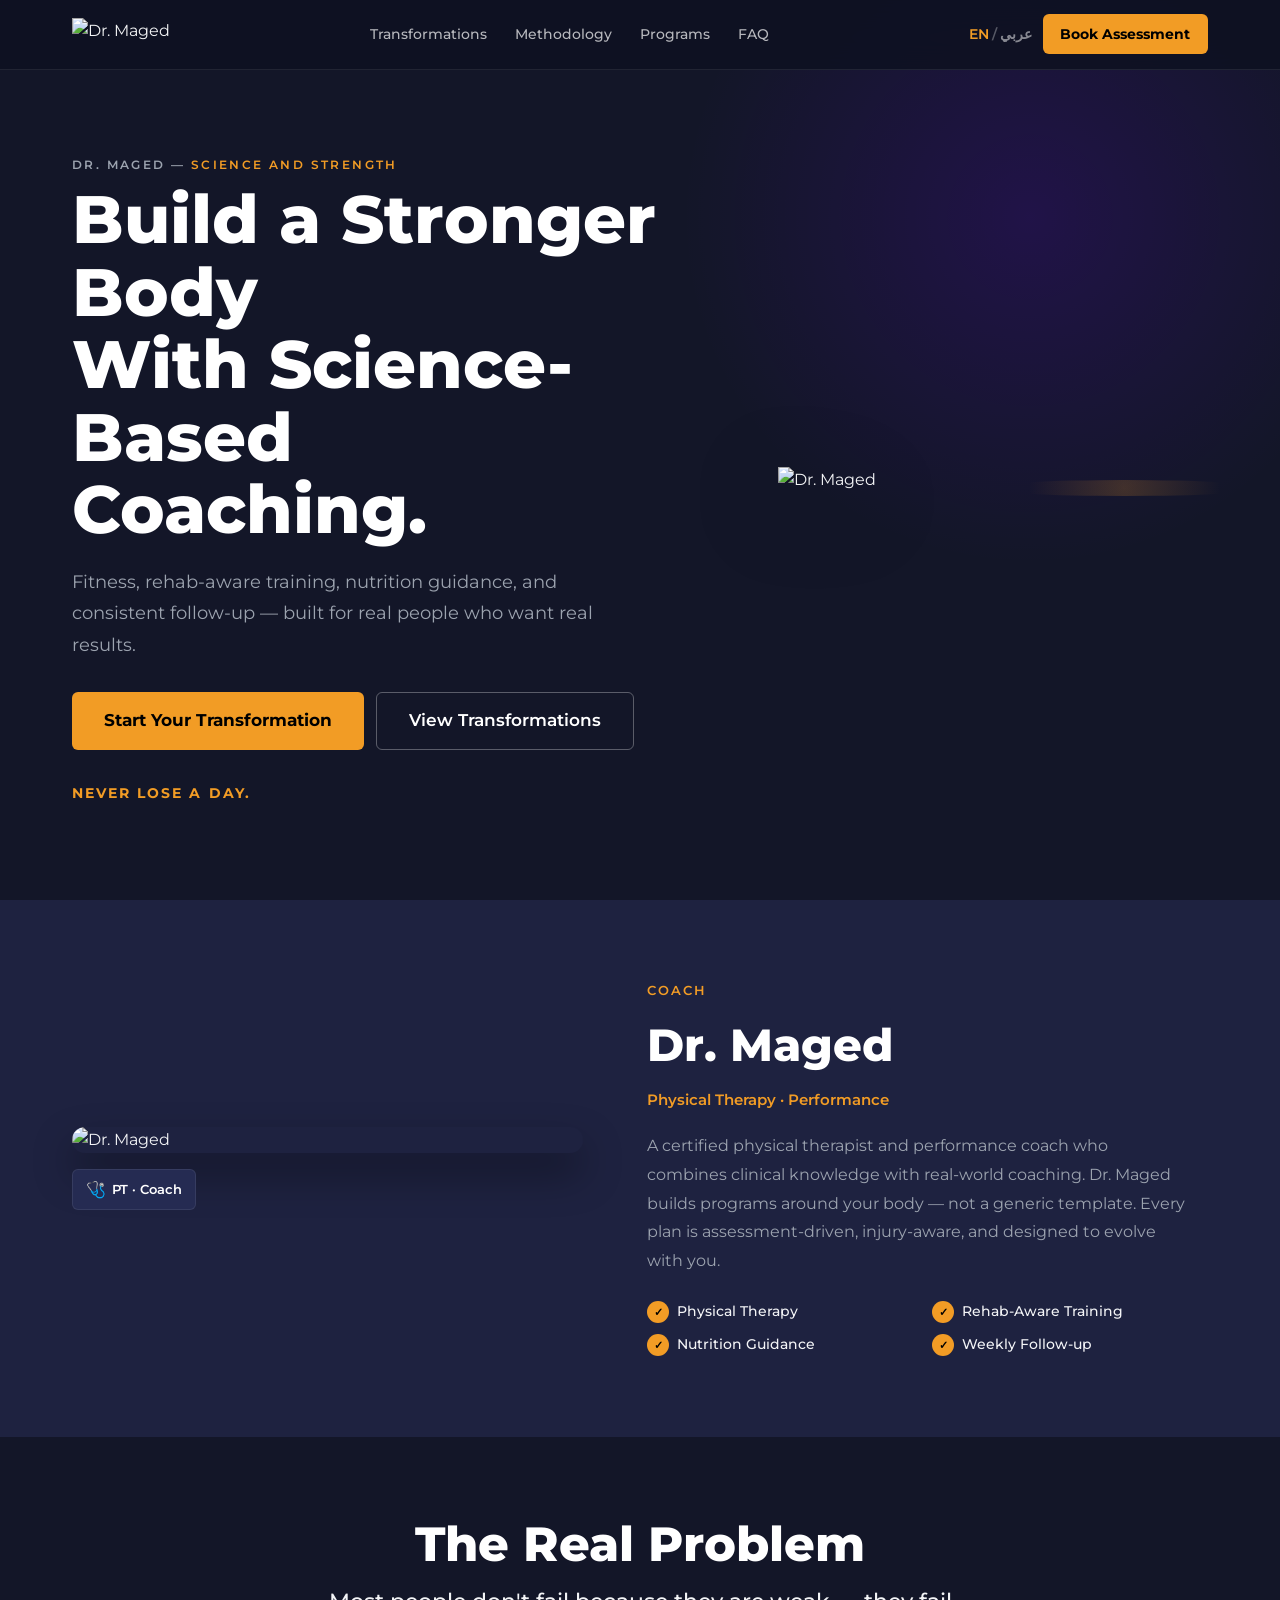
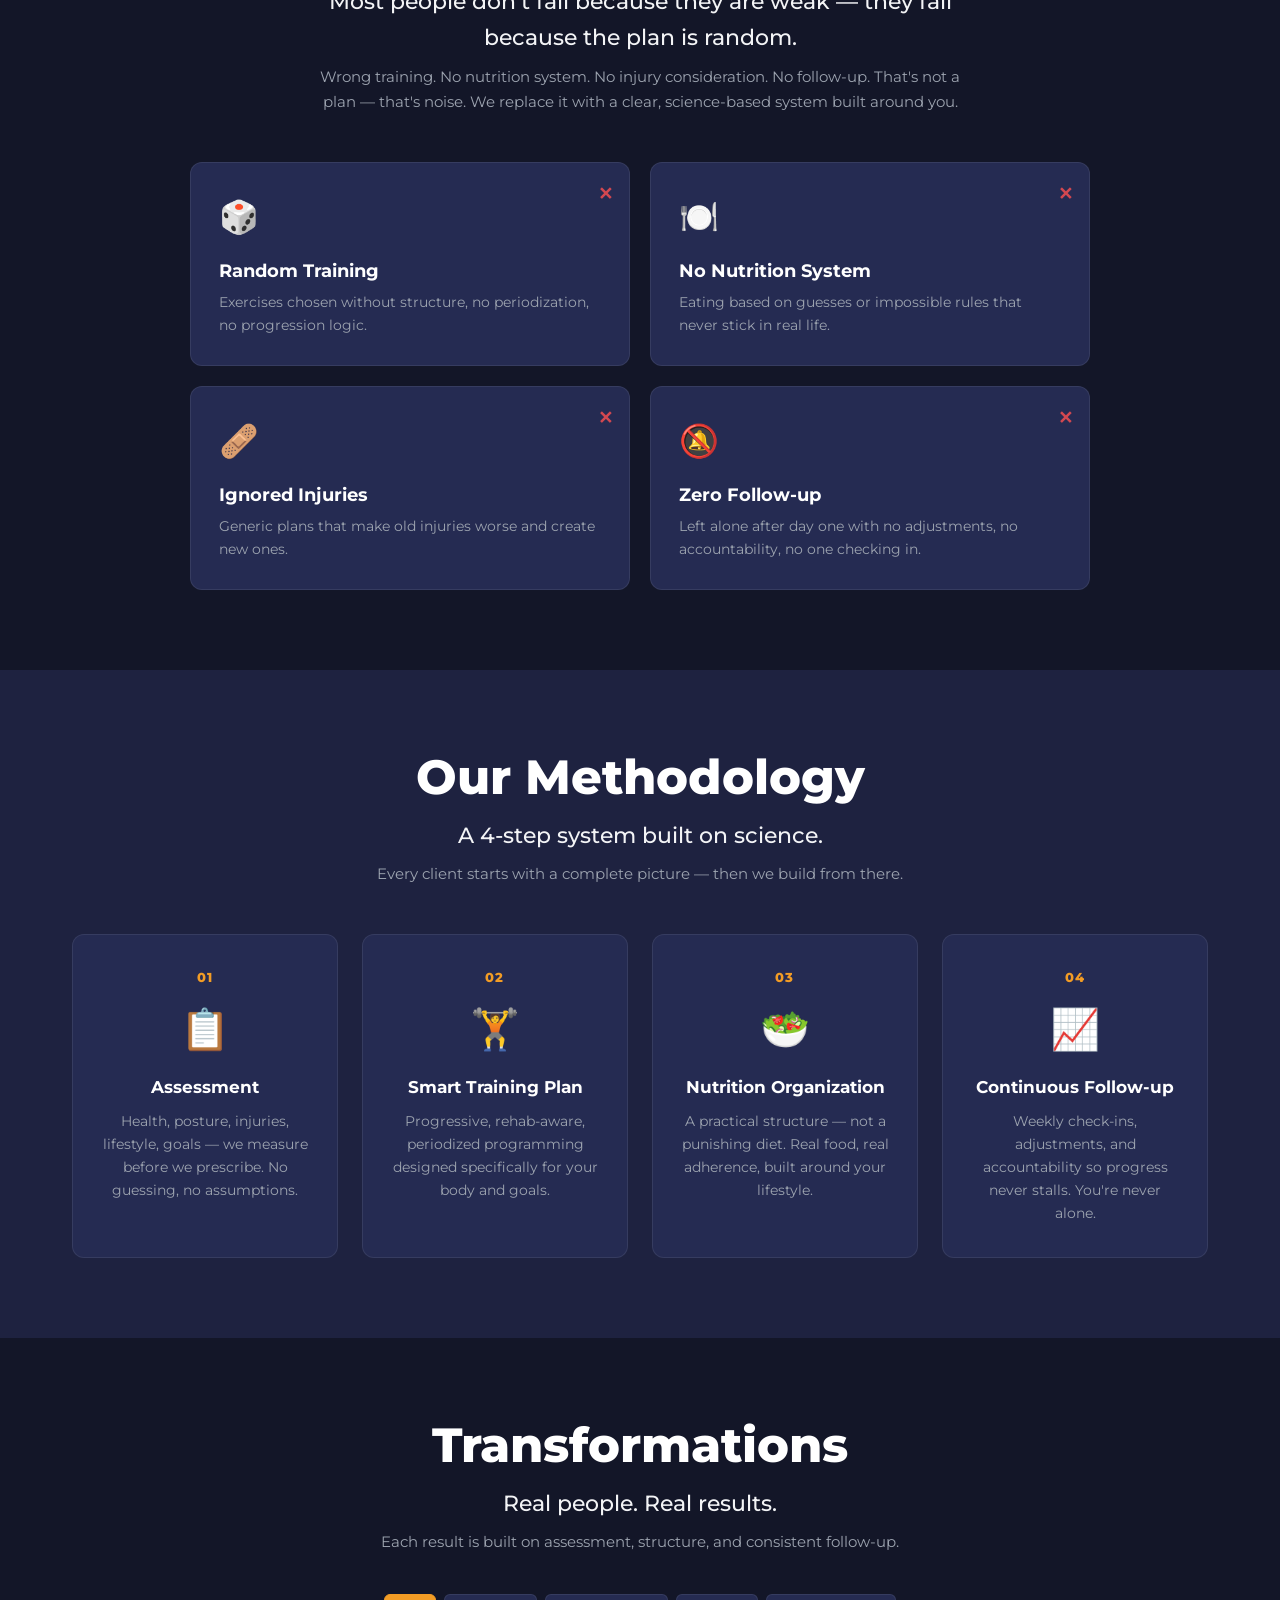
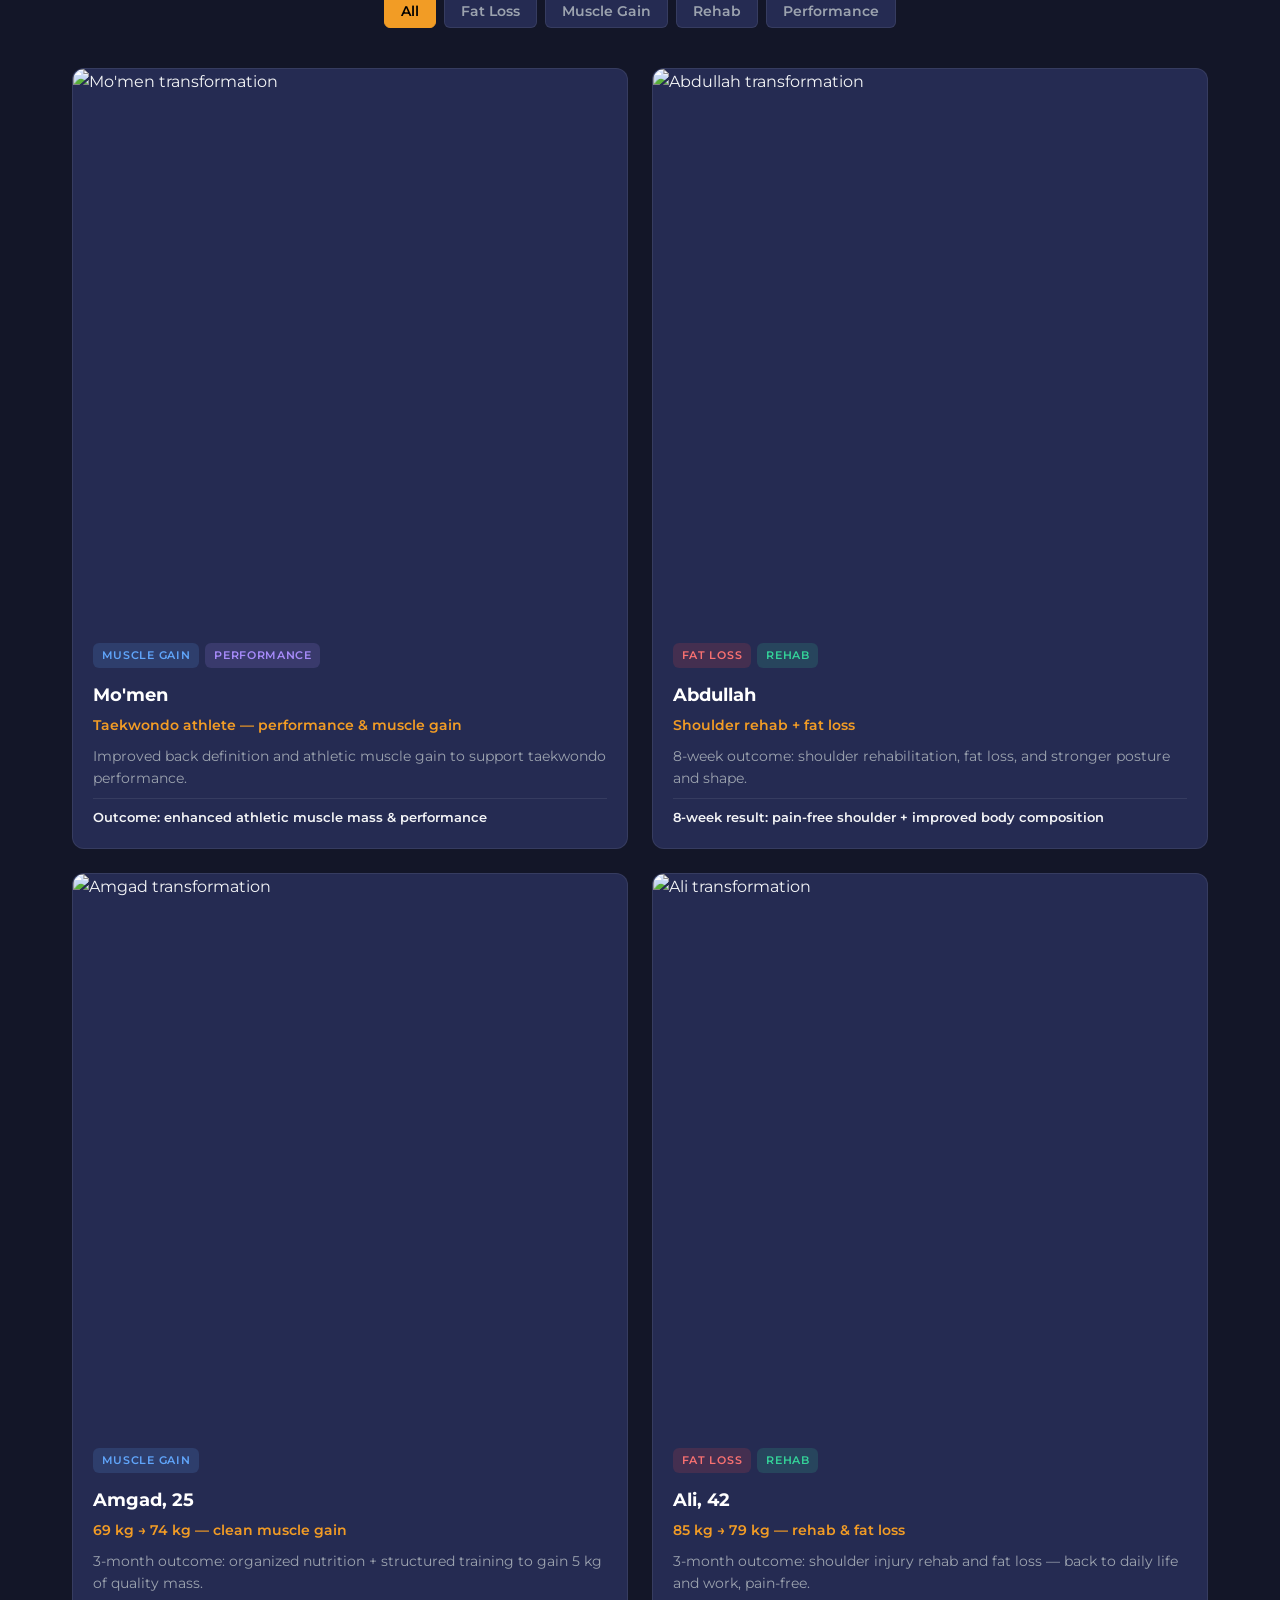
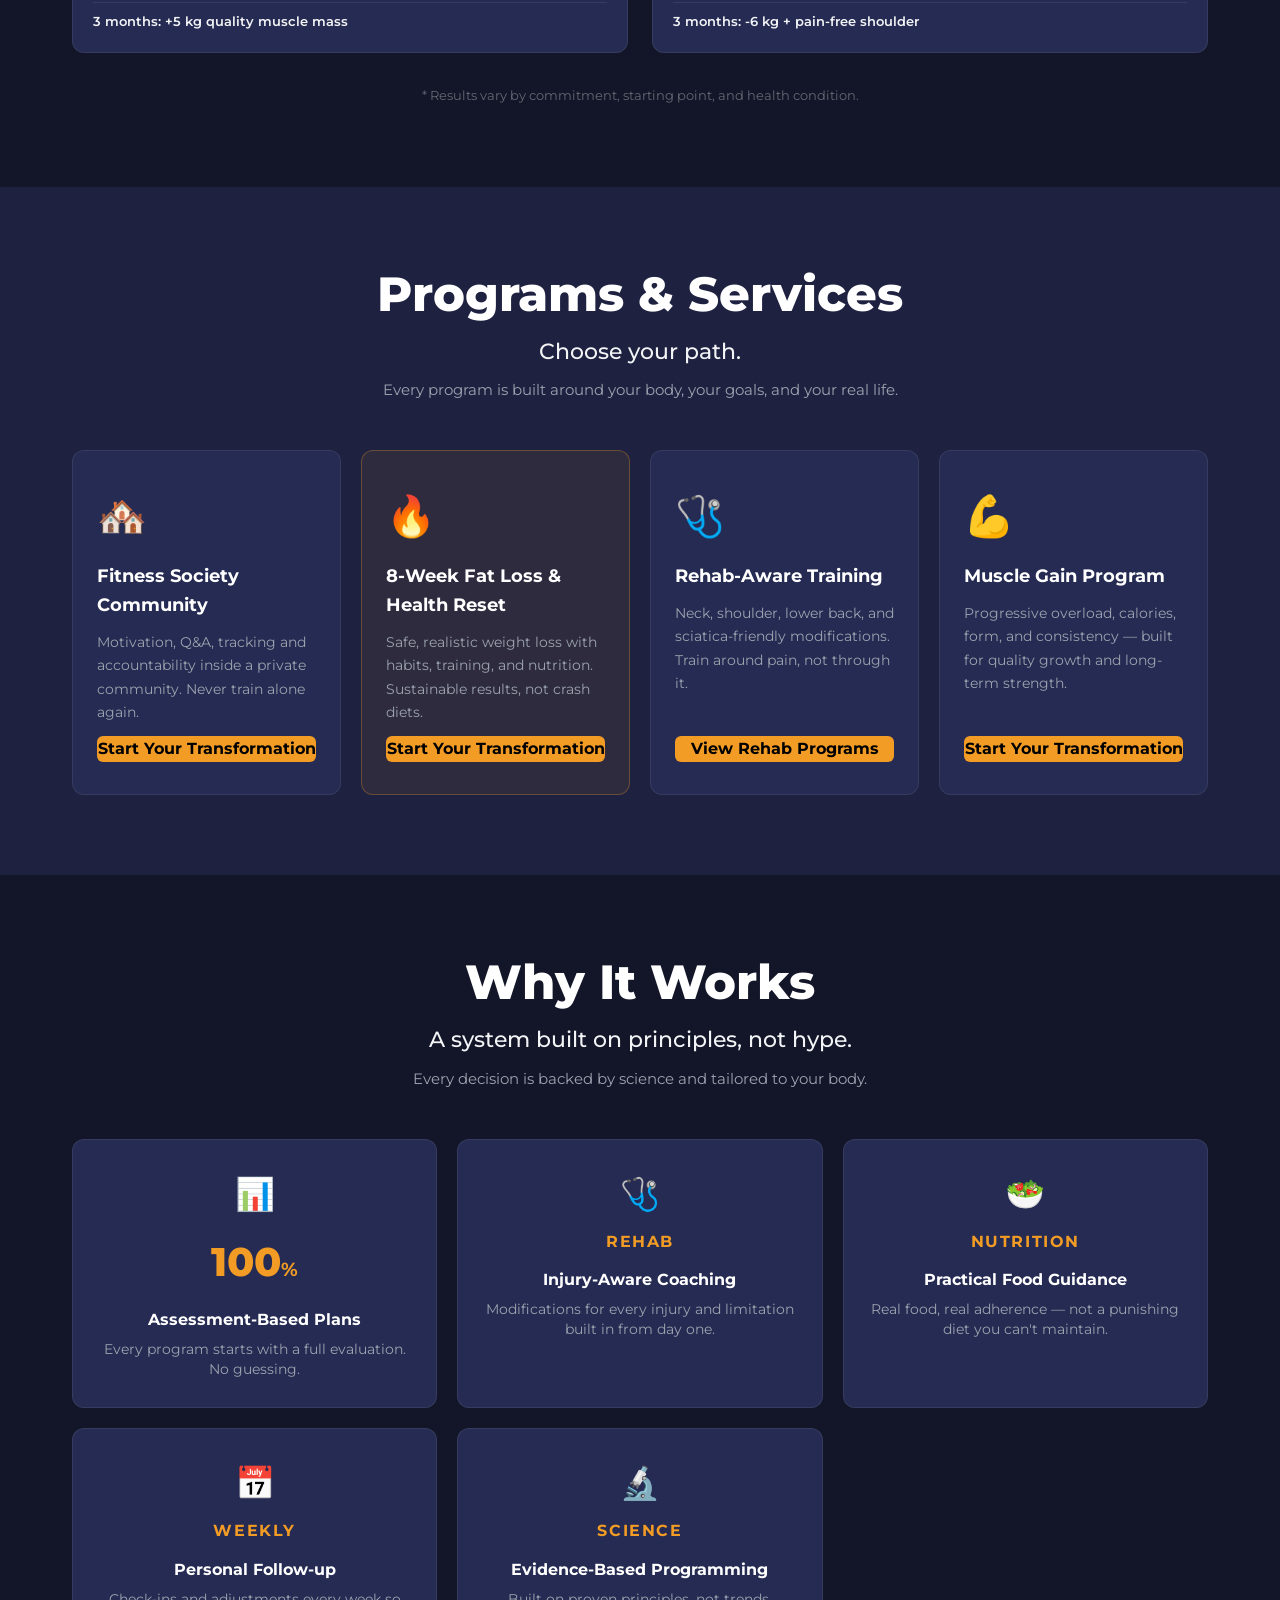
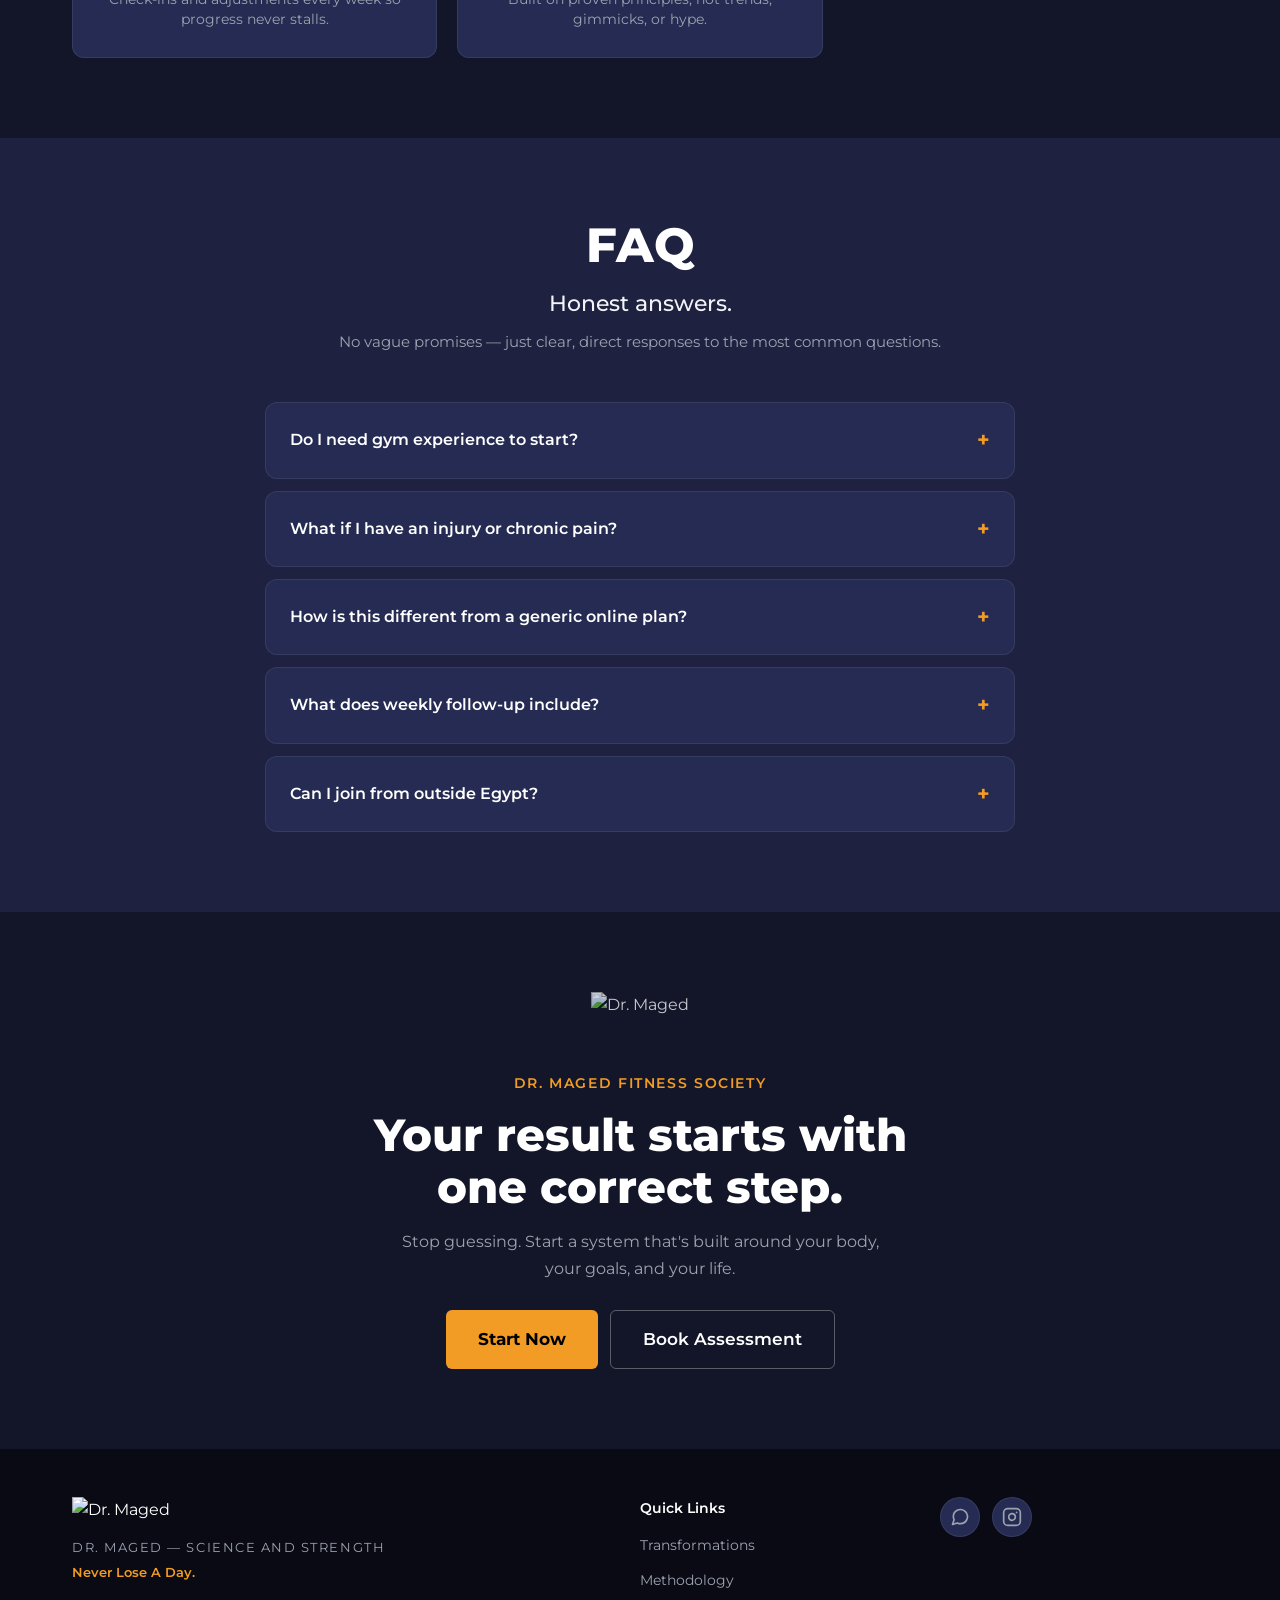
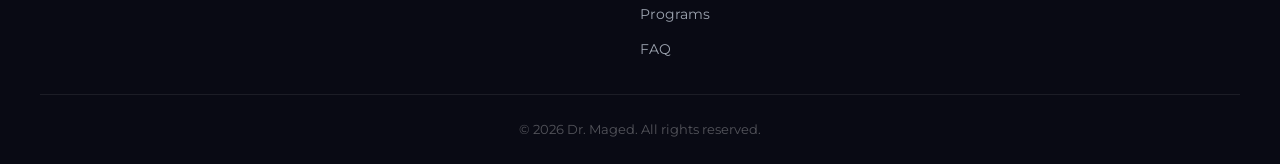
==== index.html @ c7f48119 "Add files via upload" ====
<!DOCTYPE html>
<html lang="en" dir="ltr">
<head>
  <meta charset="UTF-8">
  <meta name="viewport" content="width=device-width, initial-scale=1.0">
  <title data-i18n-meta="pageTitle">Dr. Maged | Science-Based Fat Loss, Muscle Building & Injury Recovery Coaching</title>
  <meta name="description" data-i18n-meta="metaDesc" content="Lose fat, build muscle, and recover from injury in 12 weeks with science-based coaching from a physical therapy student specialized in rehab and chronic pain.">

  <!-- Preconnect -->
  <link rel="preconnect" href="https://fonts.googleapis.com">
  <link rel="preconnect" href="https://fonts.gstatic.com" crossorigin>
  <link href="https://fonts.googleapis.com/css2?family=Montserrat:wght@400;500;600;700;800&family=Tajawal:wght@400;500;700;800&display=swap" rel="stylesheet">

  <link rel="stylesheet" href="styles.css">
</head>
<body>

  <!-- ====== HEADER ====== -->
  <header id="header" class="header">
    <div class="header__inner container">
      <a href="#" class="header__logo" aria-label="Dr. Maged Home">
        <img src="assets/Logo Brand (6).png" alt="Dr. Maged" class="logo-img" data-i18n-alt="logoAlt">
      </a>

      <nav class="header__nav" id="mainNav">
        <ul class="nav-list">
          <li><a href="#transformations" class="nav-link" data-i18n="navTransformations">Transformations</a></li>
          <li><a href="#methodology" class="nav-link" data-i18n="navMethodology">Methodology</a></li>
          <li><a href="#programs" class="nav-link" data-i18n="navPrograms">Programs</a></li>
          <li><a href="#faq" class="nav-link" data-i18n="navFaq">FAQ</a></li>
        </ul>
      </nav>

      <div class="header__actions">
        <button id="langToggle" class="lang-toggle" aria-label="Toggle language">
          <span class="lang-opt lang-en active">EN</span>
          <span class="lang-sep">/</span>
          <span class="lang-opt lang-ar">عربي</span>
        </button>
        <a href="https://wa.me/201279208799?text=%D8%B9%D8%A7%D9%8A%D8%B2%20%D8%A3%D8%B7%D9%84%D8%A8%20%D8%AA%D9%82%D9%8A%D9%8A%D9%85%20%D9%85%D8%AC%D8%A7%D9%86%D9%8A" class="btn btn--primary btn--sm header-cta" target="_blank" rel="noopener noreferrer" data-i18n="headerCta">Book Assessment</a>
        <button class="hamburger" id="hamburger" aria-label="Open menu">
          <span></span><span></span><span></span>
        </button>
      </div>
    </div>
  </header>

  <main>

    <!-- ====== HERO ====== -->
    <section id="hero" class="hero">
      <div class="hero__bg-glow"></div>
      <div class="hero__inner container">
        <div class="hero__content reveal">
          <p class="hero__tag">DR. MAGED — <span data-i18n="heroTagline">Science and Strength</span></p>
          <h1 class="hero__title" data-i18n="heroTitle">Build a Stronger Body<br>With Science-Based<br>Coaching.</h1>
          <p class="hero__sub" data-i18n="heroSub">Fitness, rehab-aware training, nutrition guidance, and consistent follow-up — built for real people who want real results.</p>
          <div class="hero__ctas">
            <a href="https://wa.me/201279208799?text=%D8%B9%D8%A7%D9%8A%D8%B2%20%D8%A3%D8%B7%D9%84%D8%A8%20%D8%AA%D9%82%D9%8A%D9%8A%D9%85%20%D9%85%D8%AC%D8%A7%D9%86%D9%8A" class="btn btn--primary btn--lg" target="_blank" rel="noopener noreferrer" data-i18n="heroCta1">Start Your Transformation</a>
            <a href="#transformations" class="btn btn--outline btn--lg" data-i18n="heroCta2">View Transformations</a>
          </div>
          <p class="hero__motto" data-i18n="heroMotto">Never Lose A Day.</p>
        </div>
        <div class="hero__image reveal reveal--delay-1">
          <img src="assets/Logo Brand.png" alt="Dr. Maged" class="hero__photo" data-i18n-alt="heroPhotoAlt">
          <div class="hero__image-accent"></div>
        </div>
      </div>
    </section>

    <!-- ====== COACH / ABOUT ====== -->
    <section id="coach" class="coach section--light">
      <div class="coach__inner container">
        <!-- Left: Visual stack -->
        <div class="coach__visual reveal">

          <div class="coach__portrait-wrap">
            <img src="assets/coach-portrait.jpeg" alt="Dr. Maged" class="coach__portrait" data-i18n-alt="heroPhotoAlt">
          </div>
          <div class="coach__mini-badge">
            <span class="coach__mini-icon">🩺</span>
            <span data-i18n="coachMiniBadge">PT · Coach</span>
          </div>
        </div>

        <!-- Right: Text -->
        <div class="coach__content reveal reveal--delay-1">
          <p class="section-label" data-i18n="coachLabel">Coach</p>
          <h2 class="coach__name">Dr. Maged</h2>
          <p class="coach__role" data-i18n="coachRole">Physical Therapy · Performance</p>
          <p class="coach__bio" data-i18n="coachBio">A certified physical therapist and performance coach who combines clinical knowledge with real-world coaching. Dr. Maged builds programs around your body — not a generic template. Every plan is assessment-driven, injury-aware, and designed to evolve with you.</p>
          <div class="coach__checks">
            <span class="check-item"><span class="check-icon">✓</span> <span data-i18n="coachCheck1">Physical Therapy</span></span>
            <span class="check-item"><span class="check-icon">✓</span> <span data-i18n="coachCheck2">Rehab-Aware Training</span></span>
            <span class="check-item"><span class="check-icon">✓</span> <span data-i18n="coachCheck3">Nutrition Guidance</span></span>
            <span class="check-item"><span class="check-icon">✓</span> <span data-i18n="coachCheck4">Weekly Follow-up</span></span>
          </div>
        </div>
      </div>
    </section>

    <!-- ====== THE REAL PROBLEM ====== -->
    <section id="problem" class="problem section--dark">
      <div class="problem__inner container">
        <div class="problem__header reveal">
          <h2 class="section-heading" data-i18n="problemTitle">The Real Problem</h2>
          <p class="section-sub" data-i18n="problemSub">Most people don't fail because they are weak — they fail because the plan is random.</p>
          <p class="section-sub--sm" data-i18n="problemDesc">Wrong training. No nutrition system. No injury consideration. No follow-up. That's not a plan — that's noise. We replace it with a clear, science-based system built around you.</p>
        </div>
        <div class="problem__grid">
          <div class="problem__card reveal">
            <span class="problem__x">✕</span>
            <span class="problem__icon">🎲</span>
            <h3 data-i18n="prob1Title">Random Training</h3>
            <p data-i18n="prob1Text">Exercises chosen without structure, no periodization, no progression logic.</p>
          </div>
          <div class="problem__card reveal reveal--delay-1">
            <span class="problem__x">✕</span>
            <span class="problem__icon">🍽️</span>
            <h3 data-i18n="prob2Title">No Nutrition System</h3>
            <p data-i18n="prob2Text">Eating based on guesses or impossible rules that never stick in real life.</p>
          </div>
          <div class="problem__card reveal reveal--delay-2">
            <span class="problem__x">✕</span>
            <span class="problem__icon">🩹</span>
            <h3 data-i18n="prob3Title">Ignored Injuries</h3>
            <p data-i18n="prob3Text">Generic plans that make old injuries worse and create new ones.</p>
          </div>
          <div class="problem__card reveal reveal--delay-3">
            <span class="problem__x">✕</span>
            <span class="problem__icon">🔕</span>
            <h3 data-i18n="prob4Title">Zero Follow-up</h3>
            <p data-i18n="prob4Text">Left alone after day one with no adjustments, no accountability, no one checking in.</p>
          </div>
        </div>
      </div>
    </section>

    <!-- ====== METHODOLOGY ====== -->
    <section id="methodology" class="methodology section--light">
      <div class="methodology__inner container">
        <div class="methodology__header reveal">
          <h2 class="section-heading" data-i18n="methTitle">Our Methodology</h2>
          <p class="section-sub" data-i18n="methSub">A 4-step system built on science.</p>
          <p class="section-sub--sm" data-i18n="methDesc">Every client starts with a complete picture — then we build from there.</p>
        </div>
        <div class="methodology__steps">
          <div class="meth-step reveal">
            <div class="meth-step__num">01</div>
            <span class="meth-step__icon">📋</span>
            <h3 data-i18n="meth1Title">Assessment</h3>
            <p data-i18n="meth1Text">Health, posture, injuries, lifestyle, goals — we measure before we prescribe. No guessing, no assumptions.</p>
          </div>
          <div class="meth-step reveal reveal--delay-1">
            <div class="meth-step__num">02</div>
            <span class="meth-step__icon">🏋️</span>
            <h3 data-i18n="meth2Title">Smart Training Plan</h3>
            <p data-i18n="meth2Text">Progressive, rehab-aware, periodized programming designed specifically for your body and goals.</p>
          </div>
          <div class="meth-step reveal reveal--delay-2">
            <div class="meth-step__num">03</div>
            <span class="meth-step__icon">🥗</span>
            <h3 data-i18n="meth3Title">Nutrition Organization</h3>
            <p data-i18n="meth3Text">A practical structure — not a punishing diet. Real food, real adherence, built around your lifestyle.</p>
          </div>
          <div class="meth-step reveal reveal--delay-3">
            <div class="meth-step__num">04</div>
            <span class="meth-step__icon">📈</span>
            <h3 data-i18n="meth4Title">Continuous Follow-up</h3>
            <p data-i18n="meth4Text">Weekly check-ins, adjustments, and accountability so progress never stalls. You're never alone.</p>
          </div>
        </div>
      </div>
    </section>

    <!-- ====== TRANSFORMATIONS ====== -->
    <section id="transformations" class="transformations section--dark">
      <div class="transformations__inner container">
        <div class="transformations__header reveal">
          <h2 class="section-heading" data-i18n="transTitle">Transformations</h2>
          <p class="section-sub" data-i18n="transSub">Real people. Real results.</p>
          <p class="section-sub--sm" data-i18n="transDesc">Each result is built on assessment, structure, and consistent follow-up.</p>
        </div>

        <!-- Filter tabs -->
        <div class="trans-filters reveal" id="transFilters">
          <button class="filter-btn active" data-filter="all" data-i18n="filterAll">All</button>
          <button class="filter-btn" data-filter="fatloss" data-i18n="filterFatLoss">Fat Loss</button>
          <button class="filter-btn" data-filter="muscle" data-i18n="filterMuscle">Muscle Gain</button>
          <button class="filter-btn" data-filter="rehab" data-i18n="filterRehab">Rehab</button>
          <button class="filter-btn" data-filter="performance" data-i18n="filterPerformance">Performance</button>
        </div>

        <!-- Cards -->
        <div class="trans-grid" id="transGrid">

          <!-- Mo'men -->
          <article class="trans-card reveal" data-tags="muscle,performance">
            <div class="trans-card__img">
              <img src="assets/result-3.jpeg" alt="Mo'men transformation" data-i18n-alt="trans1ImgAlt">
            </div>
            <div class="trans-card__body">
              <div class="trans-card__tags">
                <span class="tag tag--muscle" data-i18n="filterMuscle">Muscle Gain</span>
                <span class="tag tag--perf" data-i18n="filterPerformance">Performance</span>
              </div>
              <h3 class="trans-card__name" data-i18n="trans1Name">Mo'men</h3>
              <p class="trans-card__desc" data-i18n="trans1Desc">Taekwondo athlete — performance & muscle gain</p>
              <p class="trans-card__detail" data-i18n="trans1Detail">Improved back definition and athletic muscle gain to support taekwondo performance.</p>
              <p class="trans-card__outcome" data-i18n="trans1Outcome">Outcome: enhanced athletic muscle mass & performance</p>
            </div>
          </article>

          <!-- Abdullah -->
          <article class="trans-card reveal reveal--delay-1" data-tags="fatloss,rehab">
            <div class="trans-card__img">
              <img src="assets/result-4.jpeg" alt="Abdullah transformation" data-i18n-alt="trans2ImgAlt">
            </div>
            <div class="trans-card__body">
              <div class="trans-card__tags">
                <span class="tag tag--fat" data-i18n="filterFatLoss">Fat Loss</span>
                <span class="tag tag--rehab" data-i18n="filterRehab">Rehab</span>
              </div>
              <h3 class="trans-card__name" data-i18n="trans2Name">Abdullah</h3>
              <p class="trans-card__desc" data-i18n="trans2Desc">Shoulder rehab + fat loss</p>
              <p class="trans-card__detail" data-i18n="trans2Detail">8-week outcome: shoulder rehabilitation, fat loss, and stronger posture and shape.</p>
              <p class="trans-card__outcome" data-i18n="trans2Outcome">8-week result: pain-free shoulder + improved body composition</p>
            </div>
          </article>

          <!-- Amgad (use result-2 back view) -->
          <article class="trans-card reveal reveal--delay-2" data-tags="muscle">
            <div class="trans-card__img">
              <img src="assets/result-2.jpeg" alt="Amgad transformation" data-i18n-alt="trans3ImgAlt">
            </div>
            <div class="trans-card__body">
              <div class="trans-card__tags">
                <span class="tag tag--muscle" data-i18n="filterMuscle">Muscle Gain</span>
              </div>
              <h3 class="trans-card__name" data-i18n="trans3Name">Amgad, 25</h3>
              <p class="trans-card__desc" data-i18n="trans3Desc">69 kg → 74 kg — clean muscle gain</p>
              <p class="trans-card__detail" data-i18n="trans3Detail">3-month outcome: organized nutrition + structured training to gain 5 kg of quality mass.</p>
              <p class="trans-card__outcome" data-i18n="trans3Outcome">3 months: +5 kg quality muscle mass</p>
            </div>
          </article>

          <!-- Ali -->
          <article class="trans-card reveal reveal--delay-3" data-tags="fatloss,rehab">
            <div class="trans-card__img">
              <img src="assets/result-1.jpeg" alt="Ali transformation" data-i18n-alt="trans4ImgAlt">
            </div>
            <div class="trans-card__body">
              <div class="trans-card__tags">
                <span class="tag tag--fat" data-i18n="filterFatLoss">Fat Loss</span>
                <span class="tag tag--rehab" data-i18n="filterRehab">Rehab</span>
              </div>
              <h3 class="trans-card__name" data-i18n="trans4Name">Ali, 42</h3>
              <p class="trans-card__desc" data-i18n="trans4Desc">85 kg → 79 kg — rehab & fat loss</p>
              <p class="trans-card__detail" data-i18n="trans4Detail">3-month outcome: shoulder injury rehab and fat loss — back to daily life and work, pain-free.</p>
              <p class="trans-card__outcome" data-i18n="trans4Outcome">3 months: -6 kg + pain-free shoulder</p>
            </div>
          </article>

        </div>
        <p class="trans-disclaimer reveal" data-i18n="transDisclaimer">* Results vary by commitment, starting point, and health condition.</p>
      </div>
    </section>

    <!-- ====== PROGRAMS & SERVICES ====== -->
    <section id="programs" class="programs section--light">
      <div class="programs__inner container">
        <div class="programs__header reveal">
          <h2 class="section-heading" data-i18n="progTitle">Programs & Services</h2>
          <p class="section-sub" data-i18n="progSub">Choose your path.</p>
          <p class="section-sub--sm" data-i18n="progDesc">Every program is built around your body, your goals, and your real life.</p>
        </div>
        <div class="programs__grid">
          <div class="prog-card reveal">
            <span class="prog-card__icon">🏘️</span>
            <h3 data-i18n="prog1Title">Fitness Society Community</h3>
            <p data-i18n="prog1Text">Motivation, Q&A, tracking and accountability inside a private community. Never train alone again.</p>
            <a href="https://wa.me/201279208799?text=%D8%B9%D8%A7%D9%8A%D8%B2%20%D8%A3%D8%B7%D9%84%D8%A8%20%D8%AA%D9%82%D9%8A%D9%8A%D9%85%20%D9%85%D8%AC%D8%A7%D9%86%D9%8A" class="btn btn--primary btn--block" target="_blank" rel="noopener noreferrer" data-i18n="progCta">Start Your Transformation</a>
          </div>
          <div class="prog-card prog-card--accent reveal reveal--delay-1">
            <span class="prog-card__icon">🔥</span>
            <h3 data-i18n="prog2Title">8-Week Fat Loss & Health Reset</h3>
            <p data-i18n="prog2Text">Safe, realistic weight loss with habits, training, and nutrition. Sustainable results, not crash diets.</p>
            <a href="https://wa.me/201279208799?text=%D8%B9%D8%A7%D9%8A%D8%B2%20%D8%A3%D8%B7%D9%84%D8%A8%20%D8%AA%D9%82%D9%8A%D9%8A%D9%85%20%D9%85%D8%AC%D8%A7%D9%86%D9%8A" class="btn btn--primary btn--block" target="_blank" rel="noopener noreferrer" data-i18n="progCta">Start Your Transformation</a>
          </div>
          <div class="prog-card reveal reveal--delay-2">
            <span class="prog-card__icon">🩺</span>
            <h3 data-i18n="prog3Title">Rehab-Aware Training</h3>
            <p data-i18n="prog3Text">Neck, shoulder, lower back, and sciatica-friendly modifications. Train around pain, not through it.</p>
            <a href="rehab.html" class="btn btn--primary btn--block" data-i18n="progCtaRehab">View Rehab Programs</a>
          </div>
          <div class="prog-card reveal reveal--delay-3">
            <span class="prog-card__icon">💪</span>
            <h3 data-i18n="prog4Title">Muscle Gain Program</h3>
            <p data-i18n="prog4Text">Progressive overload, calories, form, and consistency — built for quality growth and long-term strength.</p>
            <a href="https://wa.me/201279208799?text=%D8%B9%D8%A7%D9%8A%D8%B2%20%D8%A3%D8%B7%D9%84%D8%A8%20%D8%AA%D9%82%D9%8A%D9%8A%D9%85%20%D9%85%D8%AC%D8%A7%D9%86%D9%8A" class="btn btn--primary btn--block" target="_blank" rel="noopener noreferrer" data-i18n="progCta">Start Your Transformation</a>
          </div>
        </div>
      </div>
    </section>

    <!-- ====== WHY IT WORKS ====== -->
    <section id="why" class="why section--dark">
      <div class="why__inner container">
        <div class="why__header reveal">
          <h2 class="section-heading" data-i18n="whyTitle">Why It Works</h2>
          <p class="section-sub" data-i18n="whySub">A system built on principles, not hype.</p>
          <p class="section-sub--sm" data-i18n="whyDesc">Every decision is backed by science and tailored to your body.</p>
        </div>
        <div class="why__grid">
          <div class="why-card reveal">
            <span class="why-card__emoji">📊</span>
            <div class="why-card__stat"><span class="stat-num">100</span><span class="stat-pct">%</span></div>
            <h3 data-i18n="why1Title">Assessment-Based Plans</h3>
            <p data-i18n="why1Text">Every program starts with a full evaluation. No guessing.</p>
          </div>
          <div class="why-card reveal reveal--delay-1">
            <span class="why-card__emoji">🩺</span>
            <div class="why-card__stat"><span class="stat-label" data-i18n="whyStatRehab">Rehab</span></div>
            <h3 data-i18n="why2Title">Injury-Aware Coaching</h3>
            <p data-i18n="why2Text">Modifications for every injury and limitation built in from day one.</p>
          </div>
          <div class="why-card reveal reveal--delay-2">
            <span class="why-card__emoji">🥗</span>
            <div class="why-card__stat"><span class="stat-label" data-i18n="whyStatNutrition">Nutrition</span></div>
            <h3 data-i18n="why3Title">Practical Food Guidance</h3>
            <p data-i18n="why3Text">Real food, real adherence — not a punishing diet you can't maintain.</p>
          </div>
          <div class="why-card reveal reveal--delay-3">
            <span class="why-card__emoji">📅</span>
            <div class="why-card__stat"><span class="stat-label" data-i18n="whyStatWeekly">Weekly</span></div>
            <h3 data-i18n="why4Title">Personal Follow-up</h3>
            <p data-i18n="why4Text">Check-ins and adjustments every week so progress never stalls.</p>
          </div>
          <div class="why-card reveal reveal--delay-4">
            <span class="why-card__emoji">🔬</span>
            <div class="why-card__stat"><span class="stat-label" data-i18n="whyStatScience">Science</span></div>
            <h3 data-i18n="why5Title">Evidence-Based Programming</h3>
            <p data-i18n="why5Text">Built on proven principles, not trends, gimmicks, or hype.</p>
          </div>
        </div>
      </div>
    </section>

    <!-- ====== FAQ ====== -->
    <section id="faq" class="faq section--light">
      <div class="faq__inner container">
        <div class="faq__header reveal">
          <h2 class="section-heading" data-i18n="faqTitle">FAQ</h2>
          <p class="section-sub" data-i18n="faqSub">Honest answers.</p>
          <p class="section-sub--sm" data-i18n="faqDesc">No vague promises — just clear, direct responses to the most common questions.</p>
        </div>
        <div class="faq__list">
          <details class="faq-item reveal">
            <summary class="faq-item__q" data-i18n="faq1Q">Do I need gym experience to start?</summary>
            <div class="faq-item__a" data-i18n="faq1A">Not at all. Every program starts with a full assessment, and training is scaled to your current level — whether you've never touched a weight or have years of experience.</div>
          </details>
          <details class="faq-item reveal reveal--delay-1">
            <summary class="faq-item__q" data-i18n="faq2Q">What if I have an injury or chronic pain?</summary>
            <div class="faq-item__a" data-i18n="faq2A">That's exactly what we specialize in. Your program will include rehab-aware modifications from day one — we work around your pain, not through it.</div>
          </details>
          <details class="faq-item reveal reveal--delay-2">
            <summary class="faq-item__q" data-i18n="faq3Q">How is this different from a generic online plan?</summary>
            <div class="faq-item__a" data-i18n="faq3A">Generic plans ignore your injuries, your lifestyle, and your actual body. Every plan here is built after a full assessment, with weekly follow-up and real adjustments based on your progress.</div>
          </details>
          <details class="faq-item reveal reveal--delay-3">
            <summary class="faq-item__q" data-i18n="faq4Q">What does weekly follow-up include?</summary>
            <div class="faq-item__a" data-i18n="faq4A">A dedicated check-in every week where we review your progress, adjust training and nutrition, address any issues, and keep you accountable. You're never left on your own.</div>
          </details>
          <details class="faq-item reveal reveal--delay-4">
            <summary class="faq-item__q" data-i18n="faq5Q">Can I join from outside Egypt?</summary>
            <div class="faq-item__a" data-i18n="faq5A">Yes. All coaching is done online — training plans, nutrition guidance, and weekly follow-up are all delivered remotely, wherever you are.</div>
          </details>
        </div>
      </div>
    </section>

    <!-- ====== FINAL CTA ====== -->
    <section id="final-cta" class="final-cta section--dark">
      <div class="final-cta__inner container reveal">
        <img src="assets/logo-icon-dark.jpeg" alt="Dr. Maged" class="final-cta__icon">
        <p class="final-cta__tag" data-i18n="finalTag">Dr. Maged Fitness Society</p>
        <h2 class="final-cta__title" data-i18n="finalTitle">Your result starts with<br>one correct step.</h2>
        <p class="final-cta__sub" data-i18n="finalSub">Stop guessing. Start a system that's built around your body, your goals, and your life.</p>
        <div class="final-cta__btns">
          <a href="https://wa.me/201279208799?text=%D8%B9%D8%A7%D9%8A%D8%B2%20%D8%A3%D8%B7%D9%84%D8%A8%20%D8%AA%D9%82%D9%8A%D9%8A%D9%85%20%D9%85%D8%AC%D8%A7%D9%86%D9%8A" class="btn btn--primary btn--lg" target="_blank" rel="noopener noreferrer" data-i18n="finalCta1">Start Now</a>
          <a href="https://wa.me/201279208799?text=%D8%B9%D8%A7%D9%8A%D8%B2%20%D8%A3%D8%B7%D9%84%D8%A8%20%D8%AA%D9%82%D9%8A%D9%8A%D9%85%20%D9%85%D8%AC%D8%A7%D9%86%D9%8A" class="btn btn--outline btn--lg" target="_blank" rel="noopener noreferrer" data-i18n="finalCta2">Book Assessment</a>
        </div>
      </div>
    </section>

  </main>

  <!-- ====== FOOTER ====== -->
  <footer id="footer" class="footer">
    <div class="footer__inner container">
      <div class="footer__brand">
        <img src="assets/logo-wordmark-dark.jpeg" alt="Dr. Maged" class="footer__logo">
        <p class="footer__tagline">DR. MAGED — <span data-i18n="heroTagline">Science and Strength</span></p>
        <p class="footer__motto" data-i18n="heroMotto">Never Lose A Day.</p>
      </div>
      <div class="footer__links">
        <h4 data-i18n="footerQuickLinks">Quick Links</h4>
        <ul>
          <li><a href="#transformations" data-i18n="navTransformations">Transformations</a></li>
          <li><a href="#methodology" data-i18n="navMethodology">Methodology</a></li>
          <li><a href="#programs" data-i18n="navPrograms">Programs</a></li>
          <li><a href="#faq" data-i18n="navFaq">FAQ</a></li>
        </ul>
      </div>
      <div class="footer__social">
        <a href="https://wa.me/201279208799?text=%D8%B9%D8%A7%D9%8A%D8%B2%20%D8%A3%D8%B7%D9%84%D8%A8%20%D8%AA%D9%82%D9%8A%D9%8A%D9%85%20%D9%85%D8%AC%D8%A7%D9%86%D9%8A" class="social-btn" target="_blank" rel="noopener noreferrer" aria-label="WhatsApp">
          <svg width="20" height="20" viewBox="0 0 24 24" fill="none" stroke="currentColor" stroke-width="2" stroke-linecap="round" stroke-linejoin="round"><path d="M21 11.5a8.38 8.38 0 0 1-.9 3.8 8.5 8.5 0 0 1-7.6 4.7 8.38 8.38 0 0 1-3.8-.9L3 21l1.9-5.7a8.38 8.38 0 0 1-.9-3.8 8.5 8.5 0 0 1 4.7-7.6 8.38 8.38 0 0 1 3.8-.9h.5a8.48 8.48 0 0 1 8 8v.5z"/></svg>
        </a>
        <a href="https://instagram.com/drmaged.coach" class="social-btn" target="_blank" rel="noopener noreferrer" aria-label="Instagram">
          <svg width="20" height="20" viewBox="0 0 24 24" fill="none" stroke="currentColor" stroke-width="2" stroke-linecap="round" stroke-linejoin="round"><rect x="2" y="2" width="20" height="20" rx="5" ry="5"/><path d="M16 11.37A4 4 0 1 1 12.63 8 4 4 0 0 1 16 11.37z"/><line x1="17.5" y1="6.5" x2="17.51" y2="6.5"/></svg>
        </a>
      </div>
    </div>
    <div class="footer__bottom container">
      <p data-i18n="footerCopy">&copy; 2026 Dr. Maged. All rights reserved.</p>
    </div>
  </footer>

  <script src="app.js"></script>
</body>
</html>
---- styles.css ----
/* ============================================================
   DR. MAGED — STYLES (DARK MODE)
   Design Tokens → Base → Layout → Components → Sections → Util
   ============================================================ */

/* ---------- TOKENS ---------- */
:root{
  --navy:   #131628;
  --navy-light: #1e2240;
  --navy-lighter: #252b52;
  --orange: #f29c25;
  --purple: #6f00ff;
  --white:  #ffffff;
  --text-main: #f3f4f6;
  --text-muted: #9ca3af;
  --border-light: rgba(255,255,255,0.08);
  --border-hover: rgba(242,156,37,0.3);

  --font-en: 'Montserrat', sans-serif;
  --font-ar: 'Tajawal', sans-serif;

  --ease: cubic-bezier(.4,0,.2,1);
  --speed: .35s;
  --speed-slow: .6s;
  --radius-sm: 6px;
  --radius-md: 12px;
  --radius-lg: 20px;
  --container: 1200px;
}

/* ---------- BASE RESET ---------- */
*,*::before,*::after{box-sizing:border-box;margin:0;padding:0}
html{scroll-behavior:smooth; scroll-padding-top: 80px;}
body{
  font-family:var(--font-en);
  color:var(--text-main);
  background:var(--navy);
  line-height:1.65;
  -webkit-font-smoothing:antialiased;
  overflow-x:hidden;
}
[dir="rtl"] body{font-family:var(--font-ar)}
img,svg{display:block;max-width:100%}
a{text-decoration:none;color:inherit}
ul{list-style:none}
button{background:none;border:none;cursor:pointer;font-family:inherit;color:inherit}

.container{
  width:100%;max-width:var(--container);
  margin-inline:auto;padding-inline:1.25rem;
}
@media(min-width:768px){.container{padding-inline:2rem}}

/* ---------- TYPOGRAPHY HELPERS ---------- */
.section-label{
  text-transform:uppercase;letter-spacing:.15em;
  font-size:.8rem;font-weight:600;color:var(--orange);
  margin-bottom:.5rem;
}
.section-heading{
  font-size:clamp(2rem,4.5vw,3rem);
  font-weight:800;line-height:1.15;margin-bottom:.75rem;
  color:var(--white);
}
.section-sub{
  font-size:clamp(1.1rem,2vw,1.35rem);
  font-weight:500;margin-bottom:.5rem;
  max-width:700px;color:var(--text-main);
  margin-inline:auto;
}
.section-sub--sm{
  font-size:.95rem;color:var(--text-muted);
  max-width:640px;margin-bottom:2.5rem;
  margin-inline:auto;
}

/* ---------- BUTTONS ---------- */
.btn{
  display:inline-flex;align-items:center;justify-content:center;
  gap:.5rem;font-weight:600;border-radius:var(--radius-sm);
  transition:all var(--speed) var(--ease);
  text-align:center;white-space:nowrap;
}
.btn--primary{background:var(--orange);color:#000;font-weight:700;}
.btn--primary:hover{
  background:#d88a1f;
  transform:translateY(-2px);
  box-shadow:0 6px 20px rgba(242,156,37,.35);
}
.btn--outline{
  background:transparent;color:var(--white);
  border:1.5px solid rgba(255,255,255,.3);
}
.btn--outline:hover{
  border-color:var(--orange);color:var(--orange);
  transform:translateY(-2px);
}
.btn--sm{padding:.55rem 1.1rem;font-size:.85rem}
.btn--lg{padding:.9rem 2rem;font-size:1.05rem}
.btn--block{width:100%;margin-top:auto}

/* ---------- SECTIONS ---------- */
.section--dark{background:var(--navy);}
.section--light{background:var(--navy-light);}

/* ==========================================================
   HEADER
   ========================================================== */
.header{
  position:fixed;top:0;left:0;width:100%;z-index:1000;
  background:rgba(15,18,34,.92);
  backdrop-filter:blur(14px);
  border-bottom:1px solid var(--border-light);
  transition:padding var(--speed) var(--ease), background var(--speed) var(--ease);
  padding-block:.9rem;
}
.header--scrolled{
  padding-block:.5rem;
  background:rgba(15,18,34,.98);
  box-shadow:0 2px 20px rgba(0,0,0,.5);
}
.header__inner{display:flex;align-items:center;justify-content:space-between}

.logo-img{height:32px;width:auto}

/* Nav (desktop) */
.header__nav{display:none}
@media(min-width:768px){
  .header__nav{display:block}
  .nav-list{display:flex;gap:1.75rem}
}
.nav-link{
  color:rgba(255,255,255,.7);font-weight:500;font-size:.9rem;
  transition:color var(--speed);
}
.nav-link:hover{color:var(--white)}

/* Actions */
.header__actions{display:flex;align-items:center;gap:.65rem}

/* Language toggle */
.lang-toggle{display:flex;align-items:center;gap:.2rem;font-size:.85rem;font-weight:600}
.lang-opt{opacity:.5;transition:opacity var(--speed),color var(--speed);color:var(--white)}
.lang-opt.active{opacity:1;color:var(--orange)}
.lang-sep{opacity:.3;color:var(--white)}

/* Hamburger */
.hamburger{
  display:flex;flex-direction:column;gap:5px;
  width:26px;padding:2px 0;
}
.hamburger span{
  display:block;height:2px;border-radius:2px;
  background:var(--white);transition:all var(--speed) var(--ease);
}
.hamburger.active span:nth-child(1){transform:translateY(7px) rotate(45deg)}
.hamburger.active span:nth-child(2){opacity:0}
.hamburger.active span:nth-child(3){transform:translateY(-7px) rotate(-45deg)}
@media(min-width:768px){.hamburger{display:none}}

/* Mobile overlay */
.header__nav.is-open{
  display:flex;flex-direction:column;align-items:center;
  position:fixed;inset:0;top:60px;
  background:var(--navy);z-index:999;
  padding-top:3rem;gap:0;
}
.header__nav.is-open .nav-list{
  flex-direction:column;align-items:center;gap:2rem;
}
.header__nav.is-open .nav-link{font-size:1.25rem;color:var(--white)}

/* ==========================================================
   HERO
   ========================================================== */
.hero{
  position:relative;overflow:hidden;
  background:var(--navy);
  padding: 120px 0 60px;
  min-height:100vh;display:flex;align-items:center;
}
.hero__bg-glow{
  position:absolute;top:-15%;right:-8%;
  width:55vw;height:55vw;
  background:radial-gradient(circle,rgba(111,0,255,.15) 0%,transparent 70%);
  pointer-events:none;z-index:0;
}
[dir="rtl"] .hero__bg-glow{right:auto;left:-8%}

.hero__inner{
  position:relative;z-index:1;
  display:flex;flex-direction:column;gap:2.5rem;
}
@media(min-width:1024px){
  .hero__inner{flex-direction:row;align-items:center;gap:4rem}
  .hero__content{flex:0 0 55%}
  .hero__image{flex:0 0 40%}
}

.hero__tag{
  text-transform:uppercase;letter-spacing:.2em;
  font-size:.75rem;font-weight:600;
  color:var(--text-muted);margin-bottom:.5rem;
}
.hero__tag span{color:var(--orange)}

.hero__title{
  font-size:clamp(2.5rem,5.5vw,4.2rem);
  font-weight:800;line-height:1.08;
  margin-bottom:1.25rem;color:var(--white);
}

.hero__sub{
  font-size:clamp(1rem,1.8vw,1.15rem);
  color:var(--text-muted);
  max-width:560px;margin-bottom:2rem;line-height:1.7;
}

.hero__ctas{display:flex;flex-wrap:wrap;gap:.75rem;margin-bottom:2rem}

.hero__motto{
  font-size:.85rem;font-weight:700;letter-spacing:.15em;
  text-transform:uppercase;color:var(--orange);
}

.hero__image{position:relative;display:flex;justify-content:center}

.hero__photo{
  width:100%;max-width:420px;
  filter:drop-shadow(0 20px 40px rgba(0,0,0,.6));
  position:relative;z-index:1;
}

.hero__image-accent{
  position:absolute;bottom:-10%;right:-10%;
  width:60%;height:60%;
  background:radial-gradient(circle,rgba(242,156,37,.2),transparent 70%);
  z-index:0;pointer-events:none;border-radius:50%;
}

/* ==========================================================
   COACH / ABOUT
   ========================================================== */
.coach{padding:5rem 0}
.coach__inner{display:flex;flex-direction:column;gap:3rem}
@media(min-width:1024px){
  .coach__inner{flex-direction:row;align-items:center;gap:4rem}
  .coach__visual{flex:0 0 45%}
  .coach__content{flex:1}
}

.coach__badge-grid{
  display:grid;grid-template-columns:1fr 1fr;
  gap:1rem;margin-bottom:1.5rem;
}
.coach__badge-card{
  background:var(--navy-lighter);border-radius:var(--radius-md);
  padding:1rem;text-align:center;border:1px solid var(--border-light);
}
.coach__badge-img{
  width:100%;max-height:80px;object-fit:contain;
  margin:0 auto .5rem;
}
.coach__badge-label{
  font-size:.75rem;color:var(--text-muted);font-weight:500;
}

.coach__portrait-wrap{
  border-radius:var(--radius-lg);overflow:hidden;
  box-shadow:0 20px 40px rgba(0,0,0,.4);
  margin-bottom:1rem;
}
.coach__portrait{width:100%;display:block}

.coach__mini-badge{
  display:inline-flex;align-items:center;gap:.4rem;
  background:var(--navy-lighter);color:var(--white);
  padding:.4rem .8rem;border-radius:var(--radius-sm);
  font-size:.8rem;font-weight:600;border:1px solid var(--border-light);
}
.coach__mini-icon{font-size:1rem}

.coach__name{
  font-size:clamp(2rem,4vw,2.8rem);
  font-weight:800;margin-bottom:.25rem;color:var(--white);
}
.coach__role{
  color:var(--orange);font-weight:600;
  font-size:.95rem;margin-bottom:1.25rem;
}
.coach__bio{
  color:var(--text-muted);line-height:1.8;
  margin-bottom:1.5rem;max-width:540px;
}

.coach__checks{
  display:grid;grid-template-columns:1fr 1fr;
  gap:.6rem;
}
.check-item{
  display:flex;align-items:center;gap:.5rem;
  font-size:.9rem;font-weight:500;color:var(--text-main);
}
.check-icon{
  width:22px;height:22px;border-radius:50%;
  background:var(--orange);color:#000;
  display:inline-flex;align-items:center;justify-content:center;
  font-size:.7rem;font-weight:700;flex-shrink:0;
}

/* ==========================================================
   THE REAL PROBLEM
   ========================================================== */
.problem{padding:5rem 0}
.problem__inner{text-align:center}
.problem__header{text-align:center;margin-bottom:3rem}

.problem__grid{
  display:grid;grid-template-columns:1fr;
  gap:1.25rem;max-width:900px;margin-inline:auto;
}
@media(min-width:640px){.problem__grid{grid-template-columns:1fr 1fr}}

.problem__card{
  background:var(--navy-lighter);
  border:1px solid var(--border-light);
  border-radius:var(--radius-md);padding:1.75rem;
  text-align:start;position:relative;
  transition:border-color var(--speed), transform var(--speed);
}
.problem__card:hover{
  border-color:var(--border-hover);
  transform:translateY(-3px);
}
.problem__x{
  position:absolute;top:1rem;right:1rem;
  color:rgba(255,80,80,.8);font-size:1.1rem;font-weight:700;
}
[dir="rtl"] .problem__x{right:auto;left:1rem}

.problem__icon{font-size:2rem;display:block;margin-bottom:.75rem}
.problem__card h3{font-size:1.1rem;margin-bottom:.4rem;color:var(--white);}
.problem__card p{font-size:.9rem;color:var(--text-muted);line-height:1.6}

/* ==========================================================
   METHODOLOGY
   ========================================================== */
.methodology{padding:5rem 0}
.methodology__header{text-align:center;margin-bottom:3rem}

.methodology__steps{
  display:grid;grid-template-columns:1fr;gap:1.5rem;
}
@media(min-width:640px){.methodology__steps{grid-template-columns:1fr 1fr}}
@media(min-width:1024px){.methodology__steps{grid-template-columns:repeat(4,1fr)}}

.meth-step{
  background:var(--navy-lighter);border-radius:var(--radius-md);
  padding:2rem 1.5rem;text-align:center;
  border:1px solid var(--border-light);
  transition:border-color var(--speed), box-shadow var(--speed), transform var(--speed);
  position:relative;
}
.meth-step:hover{
  border-color:var(--orange);
  box-shadow:0 8px 24px rgba(242,156,37,.15);
  transform:translateY(-4px);
}

.meth-step__num{
  font-size:.8rem;font-weight:800;color:var(--orange);
  margin-bottom:.5rem;letter-spacing:.1em;
}
.meth-step__icon{font-size:2.5rem;display:block;margin-bottom:.75rem}
.meth-step h3{font-size:1.05rem;margin-bottom:.5rem;color:var(--white);}
.meth-step p{font-size:.9rem;color:var(--text-muted);line-height:1.6}

/* ==========================================================
   TRANSFORMATIONS
   ========================================================== */
.transformations{padding:5rem 0}
.transformations__header{text-align:center;margin-bottom:1.5rem}

/* Filter tabs */
.trans-filters{
  display:flex;flex-wrap:wrap;justify-content:center;
  gap:.5rem;margin-bottom:2.5rem;
}
.filter-btn{
  padding:.5rem 1rem;border-radius:var(--radius-sm);
  font-size:.85rem;font-weight:600;
  background:var(--navy-lighter);color:var(--text-muted);
  border:1px solid var(--border-light);
  transition:all var(--speed);
}
.filter-btn:hover,.filter-btn.active{
  background:var(--orange);color:#000;
  border-color:var(--orange);
}

/* Cards grid */
.trans-grid{
  display:grid;grid-template-columns:1fr;gap:1.5rem;
}
@media(min-width:768px){.trans-grid{grid-template-columns:1fr 1fr}}

.trans-card{
  background:var(--navy-lighter);
  border:1px solid var(--border-light);
  border-radius:var(--radius-md);overflow:hidden;
  transition:border-color var(--speed), transform var(--speed),
             box-shadow var(--speed), opacity var(--speed);
}
.trans-card:hover{
  border-color:var(--border-hover);
  transform:translateY(-4px);
  box-shadow:0 12px 30px rgba(0,0,0,.4);
}
.trans-card.hidden{
  display:none;
}
.trans-card__img{overflow:hidden}
.trans-card__img img{
  width:100%;aspect-ratio:1/1;object-fit:cover;
  transition:transform var(--speed-slow);
}
.trans-card:hover .trans-card__img img{transform:scale(1.03)}

.trans-card__body{padding:1.25rem}
.trans-card__tags{display:flex;flex-wrap:wrap;gap:.4rem;margin-bottom:.75rem}
.tag{
  font-size:.7rem;font-weight:600;text-transform:uppercase;
  letter-spacing:.06em;padding:.2rem .55rem;
  border-radius:var(--radius-sm);
}
.tag--fat{background:rgba(239,68,68,.15);color:#f87171}
.tag--muscle{background:rgba(96,165,250,.15);color:#60a5fa}
.tag--rehab{background:rgba(52,211,153,.15);color:#34d399}
.tag--perf{background:rgba(167,139,250,.15);color:#a78bfa}

.trans-card__name{
  font-size:1.15rem;font-weight:700;color:var(--white);
  margin-bottom:.25rem;
}
.trans-card__desc{
  font-size:.9rem;color:var(--orange);font-weight:600;
  margin-bottom:.5rem;
}
.trans-card__detail{
  font-size:.85rem;color:var(--text-muted);
  line-height:1.6;margin-bottom:.5rem;
}
.trans-card__outcome{
  font-size:.8rem;font-weight:600;
  color:var(--text-main);
  padding-top:.5rem;border-top:1px solid var(--border-light);
}

.trans-disclaimer{
  text-align:center;font-size:.8rem;
  color:rgba(255,255,255,.35);margin-top:2rem;
}

/* ==========================================================
   PROGRAMS & SERVICES
   ========================================================== */
.programs{padding:5rem 0}
.programs__header{text-align:center;margin-bottom:3rem}

.programs__grid{
  display:grid;grid-template-columns:1fr;gap:1.25rem;
}
@media(min-width:640px){.programs__grid{grid-template-columns:1fr 1fr}}
@media(min-width:1024px){.programs__grid{grid-template-columns:repeat(4,1fr)}}

.prog-card{
  background:var(--navy-lighter);border-radius:var(--radius-md);
  padding:2rem 1.5rem;border:1px solid var(--border-light);
  display:flex;flex-direction:column;gap:.75rem;
  transition:border-color var(--speed),box-shadow var(--speed),transform var(--speed);
}
.prog-card:hover{
  border-color:var(--orange);
  box-shadow:0 8px 24px rgba(242,156,37,.15);
  transform:translateY(-4px);
}
.prog-card--accent{
  background:rgba(242,156,37,.08);
  border-color:var(--border-hover);
}
.prog-card--accent:hover {
  background:rgba(242,156,37,.12);
}

.prog-card__icon{font-size:2.5rem}
.prog-card h3{font-size:1.1rem;color:var(--white);}
.prog-card p{font-size:.9rem;color:var(--text-muted);line-height:1.6;flex:1}

/* ==========================================================
   WHY IT WORKS
   ========================================================== */
.why{padding:5rem 0}
.why__header{text-align:center;margin-bottom:3rem}

.why__grid{
  display:grid;grid-template-columns:1fr;gap:1.25rem;
}
@media(min-width:640px){.why__grid{grid-template-columns:1fr 1fr}}
@media(min-width:1024px){.why__grid{grid-template-columns:repeat(5,1fr)}}

@media(min-width:1024px) and (max-width:1280px){
  .why__grid{grid-template-columns:repeat(3,1fr)}
}

.why-card{
  background:var(--navy-lighter);
  border:1px solid var(--border-light);
  border-radius:var(--radius-md);padding:1.75rem 1.25rem;
  text-align:center;
  transition:border-color var(--speed),transform var(--speed);
}
.why-card:hover{
  border-color:var(--border-hover);
  transform:translateY(-3px);
}

.why-card__emoji{font-size:2rem;display:block;margin-bottom:.5rem}
.why-card__stat{margin-bottom:.75rem}
.stat-num{font-size:2.5rem;font-weight:800;color:var(--orange)}
.stat-pct{font-size:1.2rem;font-weight:700;color:var(--orange)}
.stat-label{
  font-size:1rem;font-weight:700;color:var(--orange);
  text-transform:uppercase;letter-spacing:.1em;
}
.why-card h3{font-size:1rem;margin-bottom:.35rem;color:var(--white);}
.why-card p{font-size:.85rem;color:var(--text-muted);line-height:1.5}

/* ==========================================================
   FAQ
   ========================================================== */
.faq{padding:5rem 0}
.faq__header{text-align:center;margin-bottom:3rem}

.faq__list{max-width:750px;margin-inline:auto;display:flex;flex-direction:column;gap:.75rem}

.faq-item{
  background:var(--navy-lighter);border:1px solid var(--border-light);
  border-radius:var(--radius-md);overflow:hidden;
  transition:border-color var(--speed);
}
.faq-item[open]{border-color:var(--border-hover)}

.faq-item__q{
  padding:1.25rem 1.5rem;font-weight:600;font-size:1rem;
  cursor:pointer;display:flex;align-items:center;
  justify-content:space-between;gap:1rem;
  list-style:none;color:var(--white);
  transition:color var(--speed);
}
.faq-item__q::-webkit-details-marker{display:none}
.faq-item__q::after{
  content:'+';font-size:1.3rem;font-weight:700;
  color:var(--orange);flex-shrink:0;
  transition:transform var(--speed);
}
.faq-item[open] .faq-item__q::after{content:'−'}
.faq-item[open] .faq-item__q{color:var(--orange)}

.faq-item__a{
  padding:0 1.5rem 1.25rem;font-size:.95rem;
  color:var(--text-muted);line-height:1.7;
}

/* ==========================================================
   FINAL CTA
   ========================================================== */
.final-cta{padding:5rem 0;text-align:center;background:var(--navy);}
.final-cta__inner{
  max-width:640px;margin-inline:auto;
  display:flex;flex-direction:column;align-items:center;gap:1rem;
}
.final-cta__icon{height:56px;margin-bottom:.5rem;opacity:.8}

.final-cta__tag{
  font-size:.85rem;font-weight:600;color:var(--orange);
  text-transform:uppercase;letter-spacing:.12em;
}
.final-cta__title{
  font-size:clamp(1.8rem,4vw,2.8rem);
  font-weight:800;line-height:1.15;color:var(--white);
}
.final-cta__sub{
  font-size:1rem;color:var(--text-muted);
  max-width:480px;margin-bottom:.75rem;
}
.final-cta__btns{display:flex;flex-wrap:wrap;gap:.75rem;justify-content:center}

/* ==========================================================
   FOOTER
   ========================================================== */
.footer{
  background:#090a14;color:var(--white);
  padding:3rem 0 1.5rem;
}
.footer__inner{
  display:grid;grid-template-columns:1fr;gap:2rem;
  padding-bottom:2rem;border-bottom:1px solid var(--border-light);
  margin-bottom:1.5rem;
}
@media(min-width:768px){
  .footer__inner{grid-template-columns:2fr 1fr 1fr;align-items:start}
}

.footer__brand .footer__logo{height:28px;margin-bottom:.75rem}
.footer__tagline{font-size:.8rem;color:var(--text-muted);text-transform:uppercase;letter-spacing:.12em}
.footer__motto{font-size:.8rem;color:var(--orange);font-weight:600;margin-top:.25rem}

.footer__links h4{font-size:.9rem;margin-bottom:.75rem;font-weight:600}
.footer__links ul{display:flex;flex-direction:column;gap:.5rem}
.footer__links a{font-size:.85rem;color:var(--text-muted);transition:color var(--speed)}
.footer__links a:hover{color:var(--orange)}

.footer__social{display:flex;gap:.75rem;align-items:start}
.social-btn{
  width:40px;height:40px;border-radius:50%;
  background:var(--navy-lighter);
  display:flex;align-items:center;justify-content:center;
  color:var(--text-muted);
  border:1px solid var(--border-light);
  transition:all var(--speed);
}
.social-btn:hover{background:var(--orange);color:#000;border-color:var(--orange)}

.footer__bottom{text-align:center}
.footer__bottom p{font-size:.8rem;color:rgba(255,255,255,.3)}

/* ==========================================================
   SCROLL REVEAL
   ========================================================== */
.reveal{
  opacity:0;transform:translateY(28px);
  transition:opacity var(--speed-slow) var(--ease), transform var(--speed-slow) var(--ease);
}
.reveal--delay-1{transition-delay:.15s}
.reveal--delay-2{transition-delay:.3s}
.reveal--delay-3{transition-delay:.45s}
.reveal--delay-4{transition-delay:.6s}
.reveal--visible{opacity:1;transform:translateY(0)}
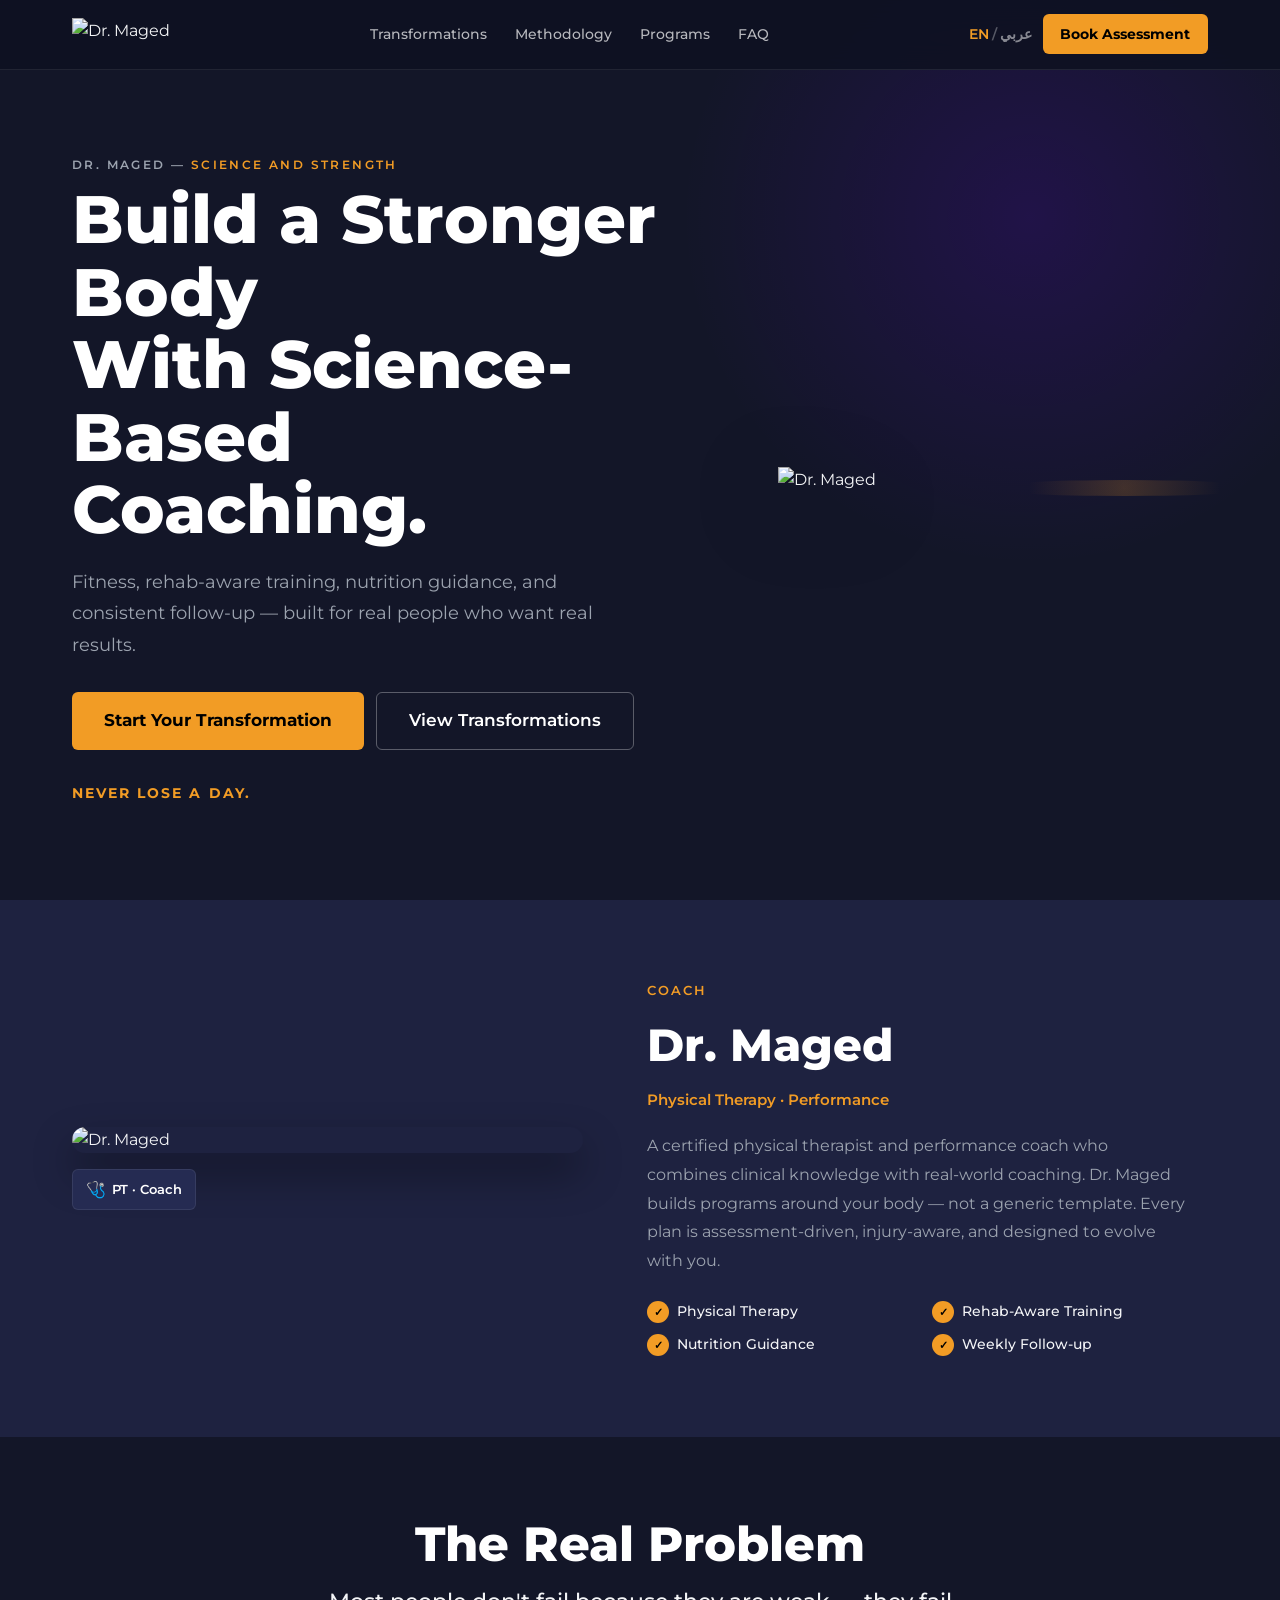
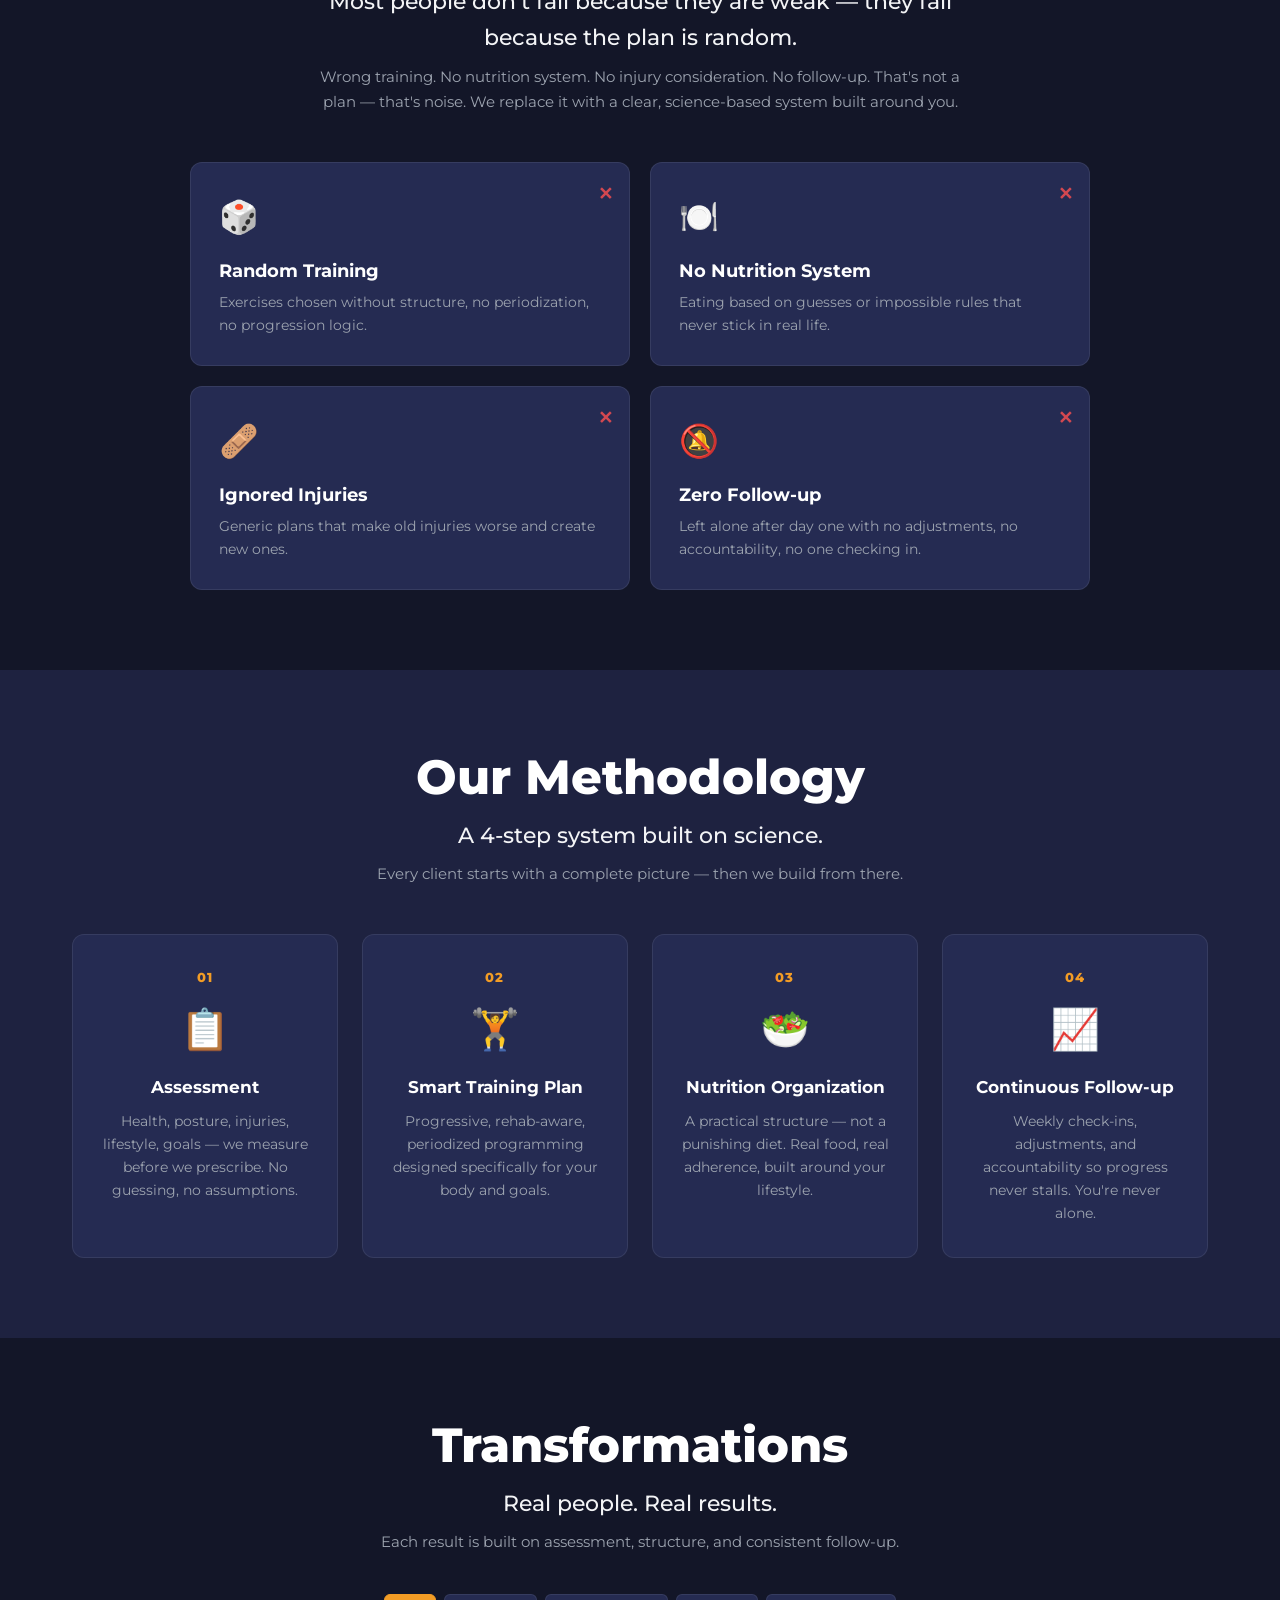
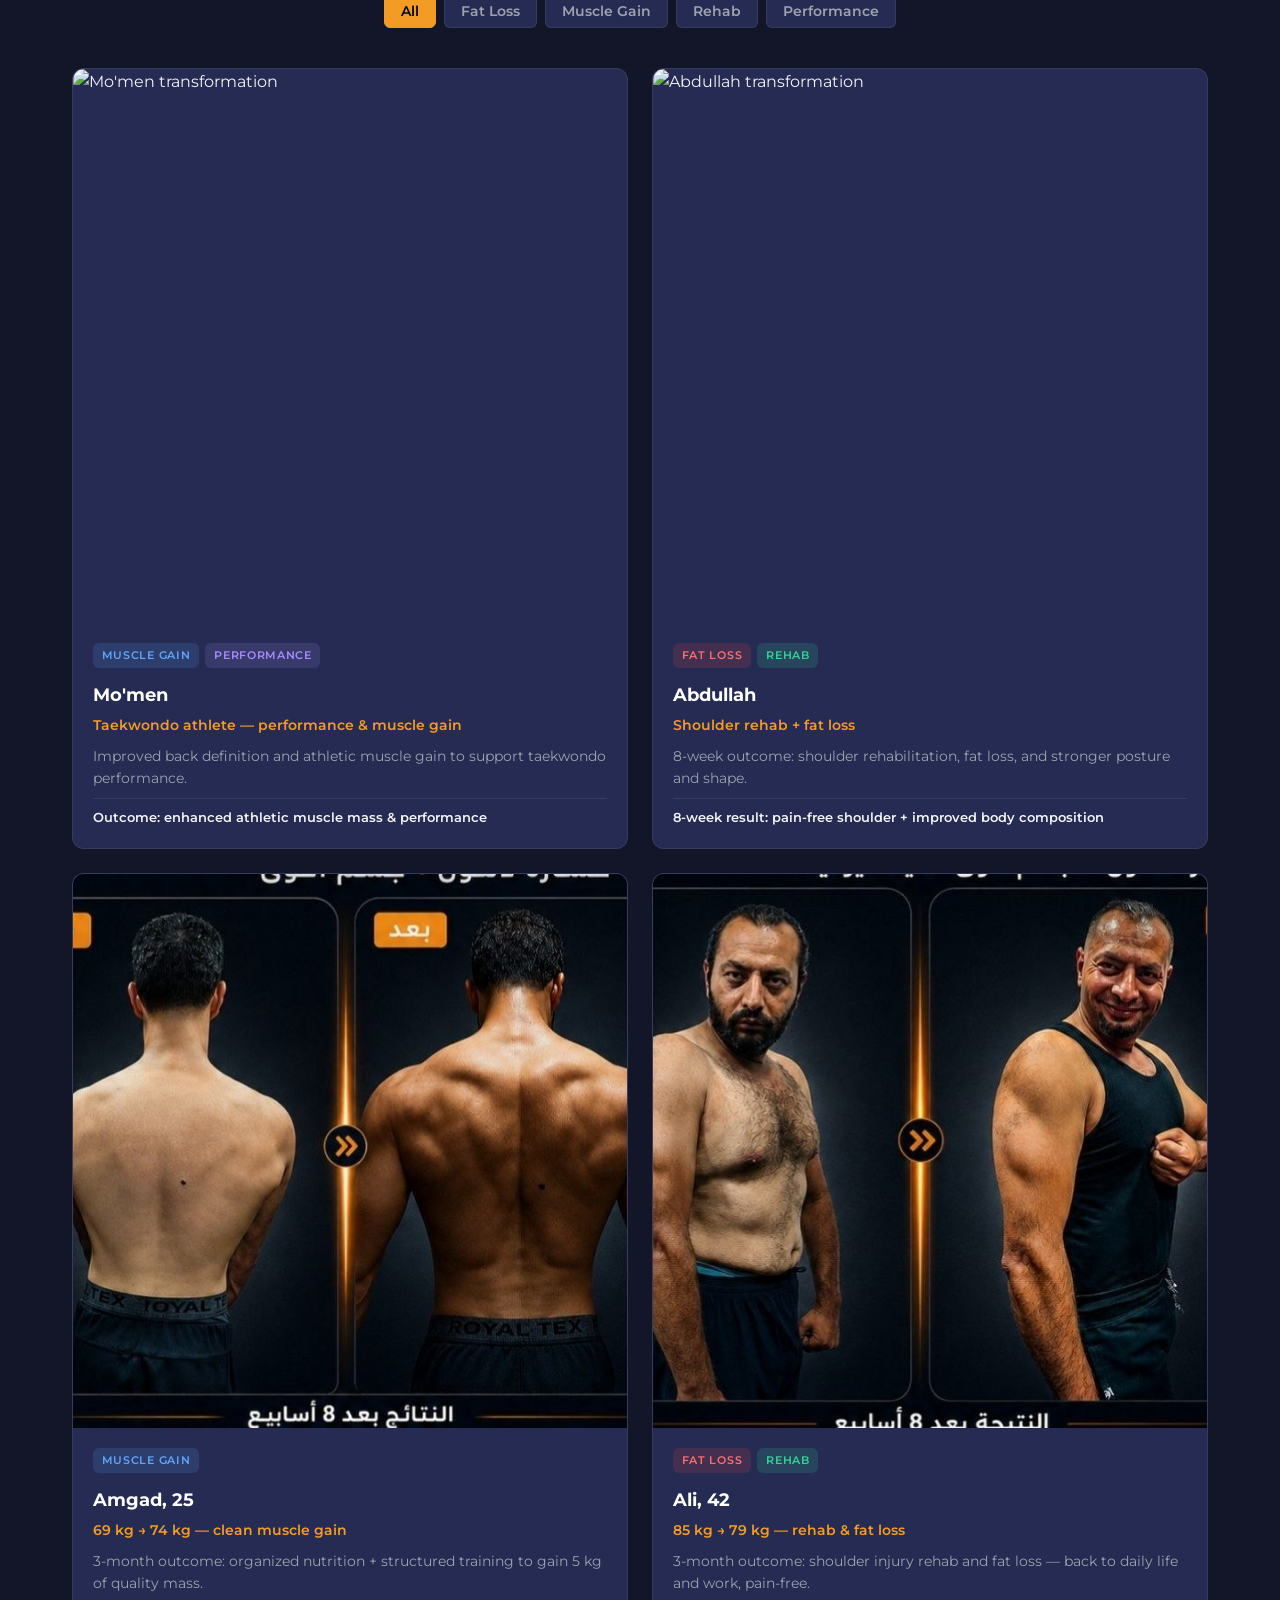
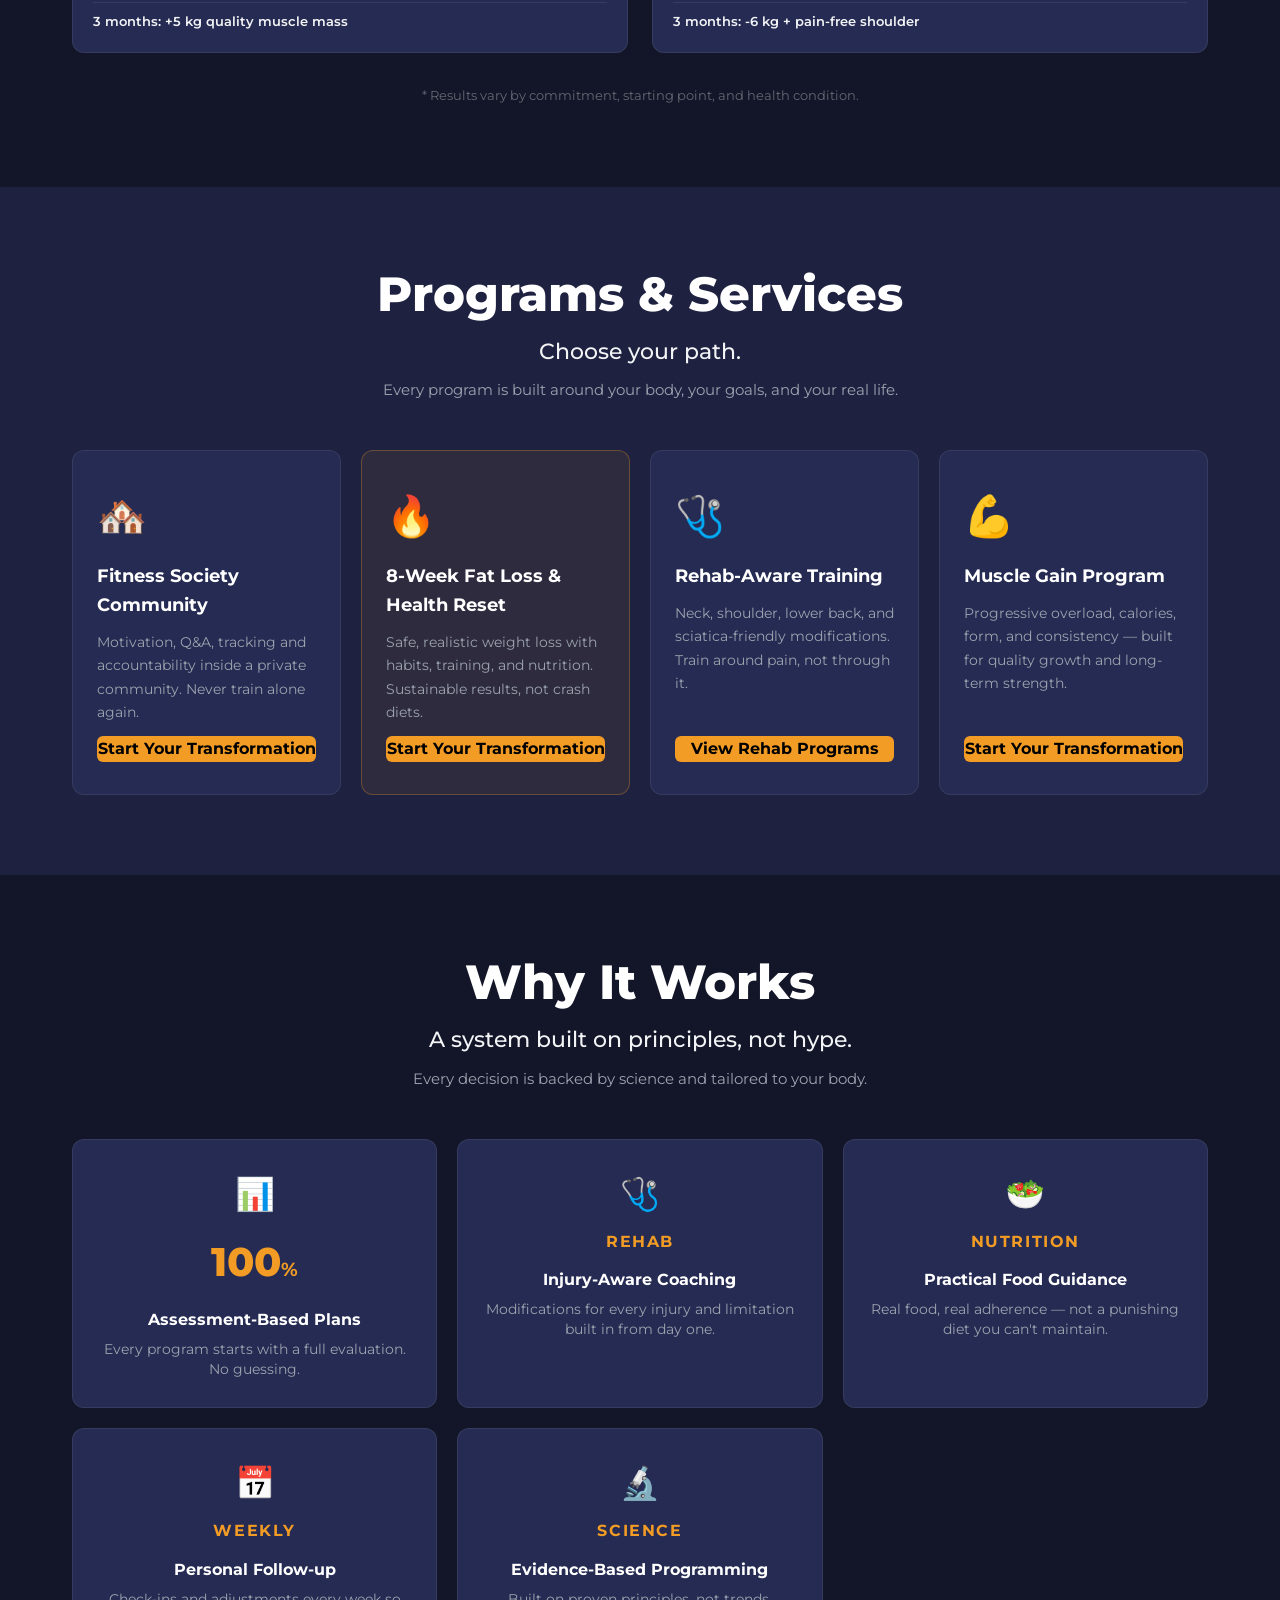
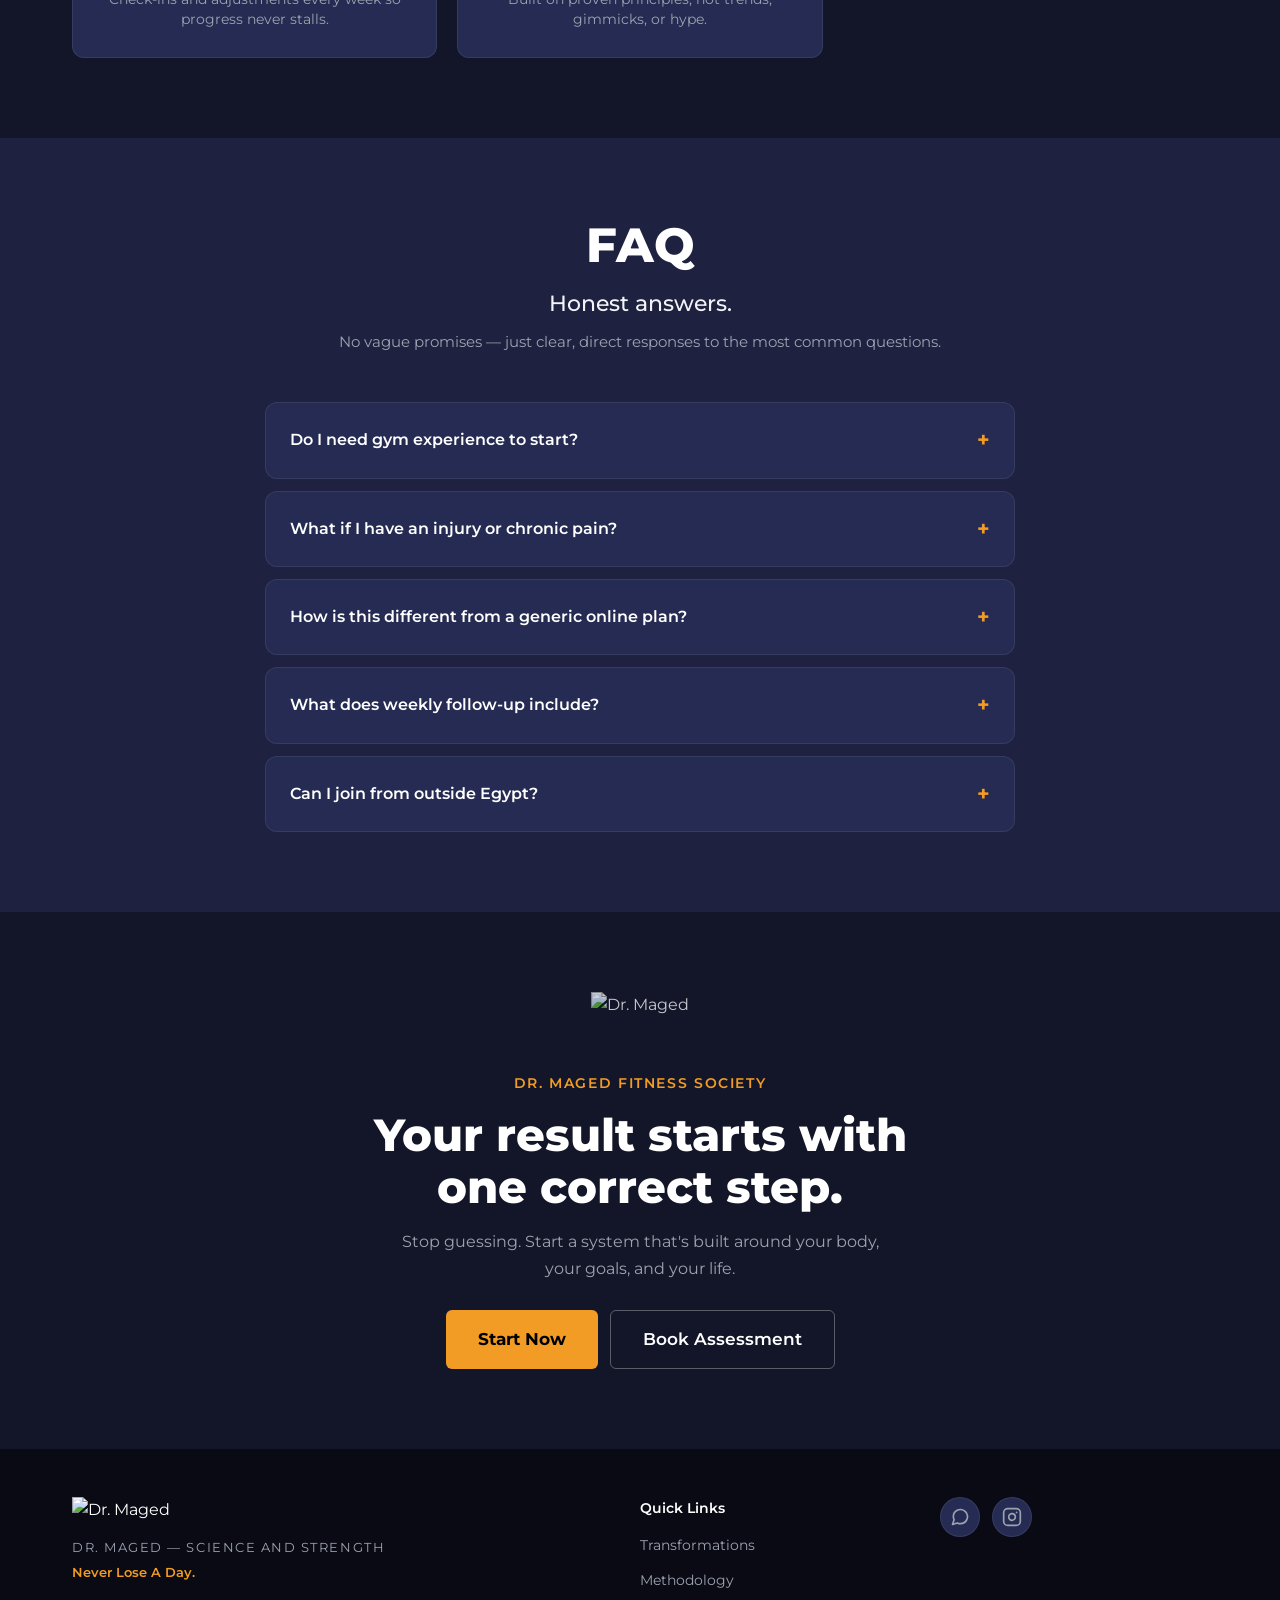
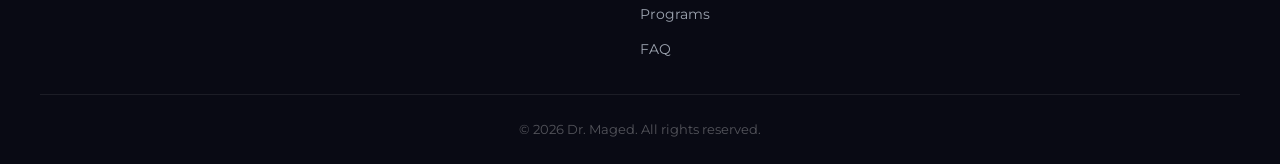
==== commit e8244845: "feat: update transformation images for Ali and Amgad in index.html" ====
--- a/index.html
+++ b/index.html
@@ -231,7 +231,7 @@
           <!-- Amgad (use result-2 back view) -->
           <article class="trans-card reveal reveal--delay-2" data-tags="muscle">
             <div class="trans-card__img">
-              <img src="assets/result-2.jpeg" alt="Amgad transformation" data-i18n-alt="trans3ImgAlt">
+              <img src="assets/Amgad.jpg" alt="Amgad transformation" data-i18n-alt="trans3ImgAlt">
             </div>
             <div class="trans-card__body">
               <div class="trans-card__tags">
@@ -247,7 +247,7 @@
           <!-- Ali -->
           <article class="trans-card reveal reveal--delay-3" data-tags="fatloss,rehab">
             <div class="trans-card__img">
-              <img src="assets/result-1.jpeg" alt="Ali transformation" data-i18n-alt="trans4ImgAlt">
+              <img src="assets/Ali.jpg" alt="Ali transformation" data-i18n-alt="trans4ImgAlt">
             </div>
             <div class="trans-card__body">
               <div class="trans-card__tags">
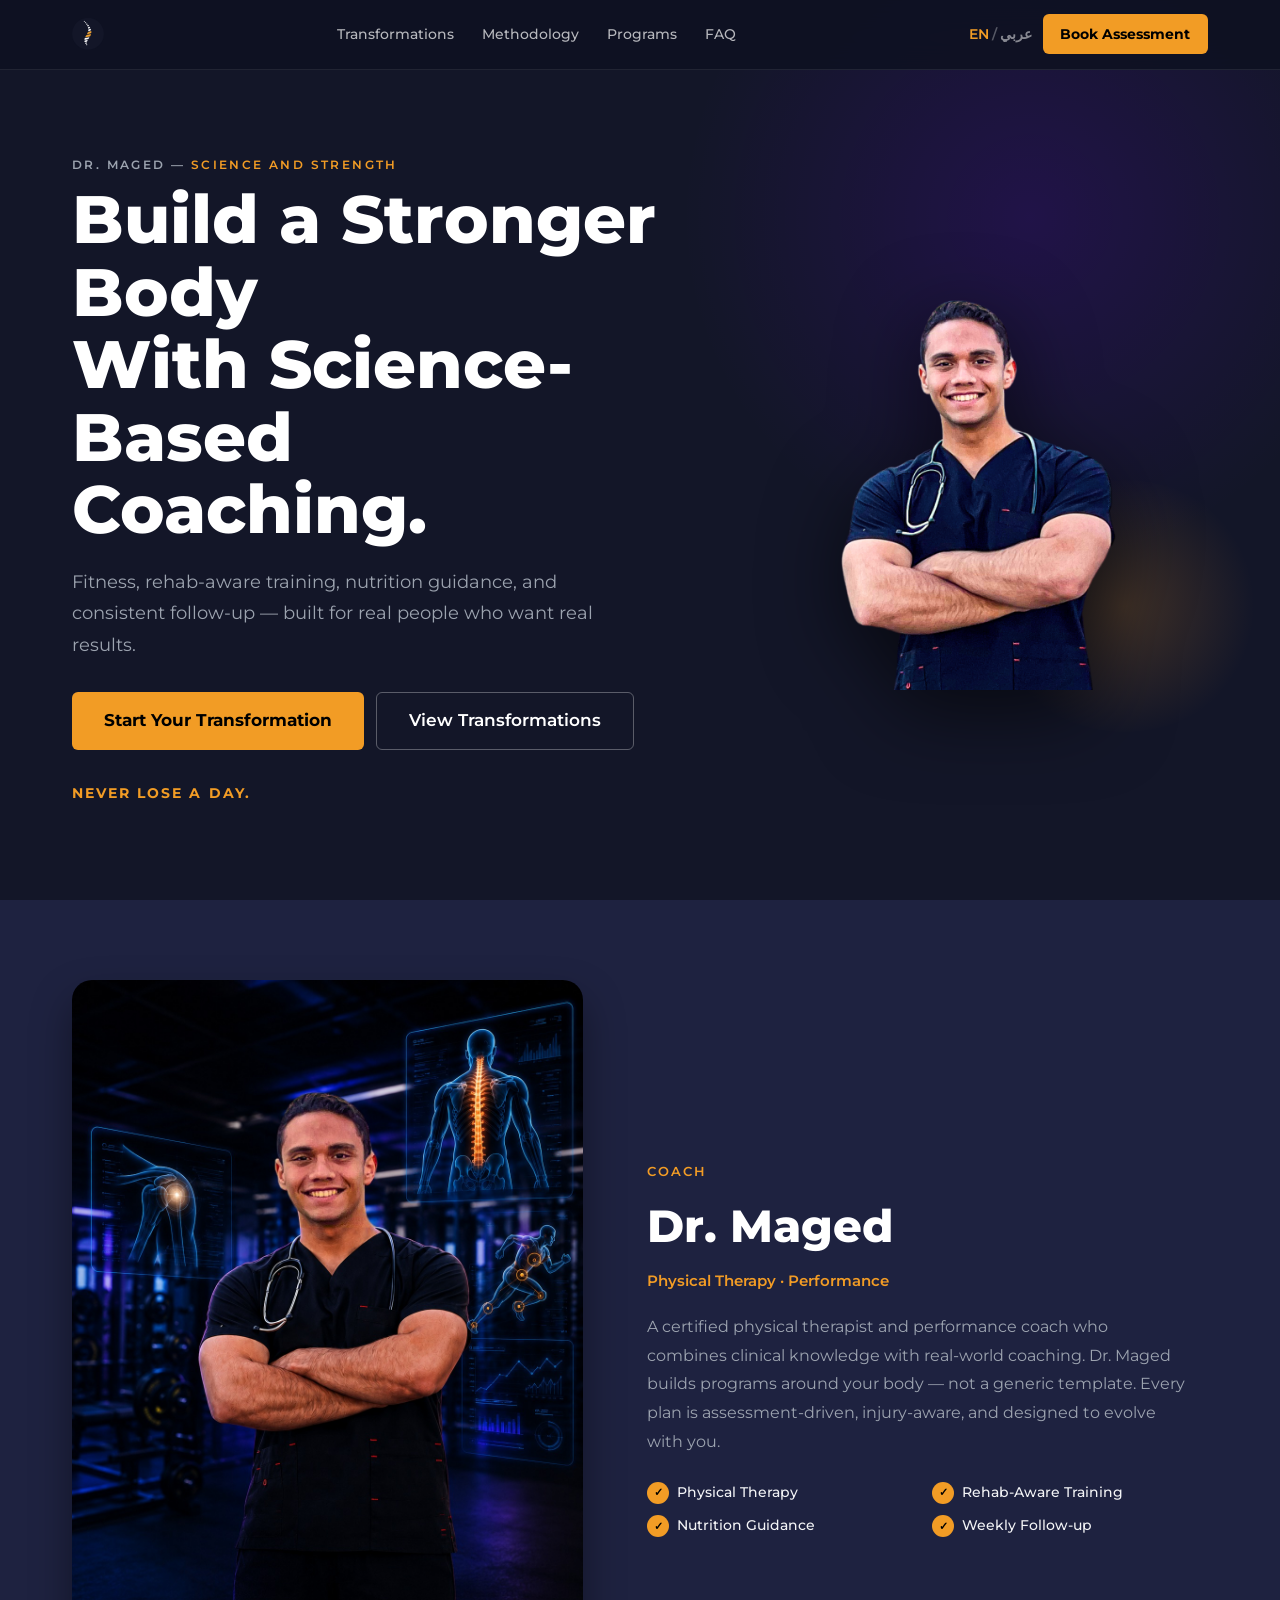
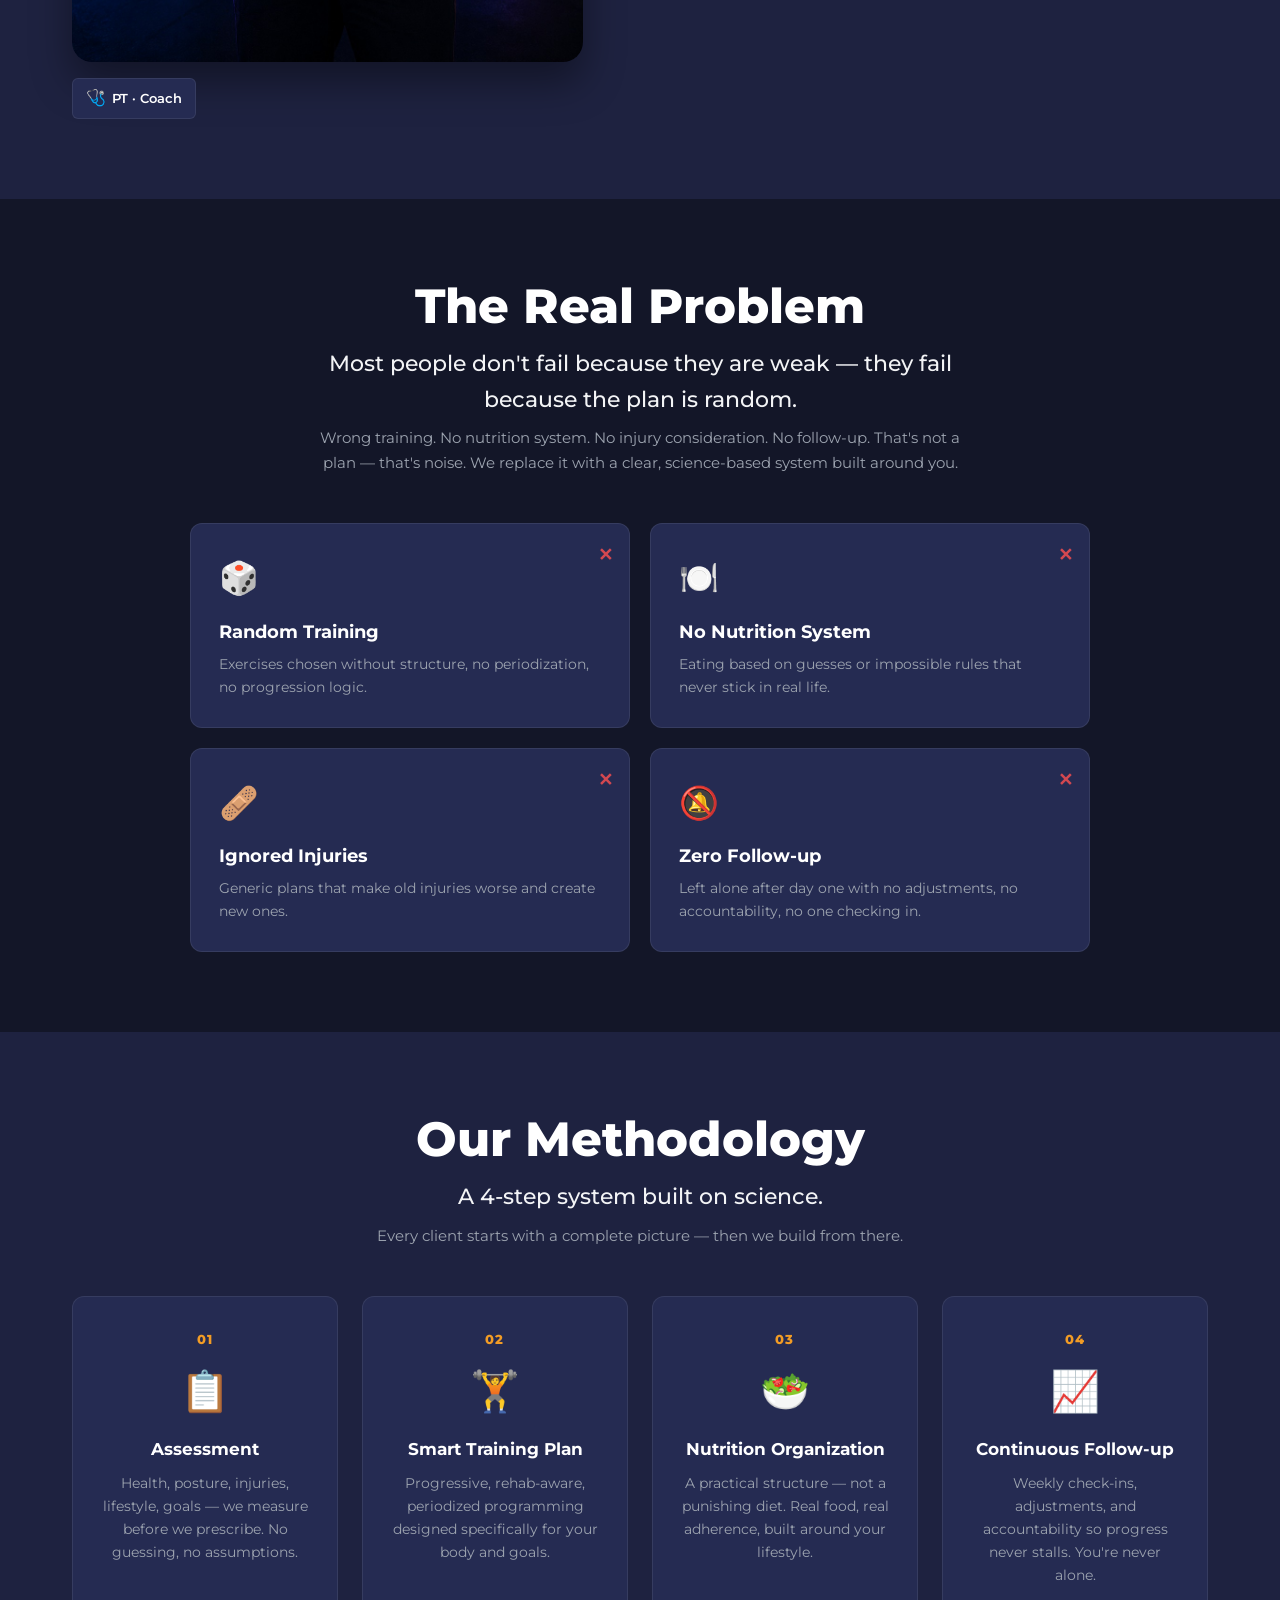
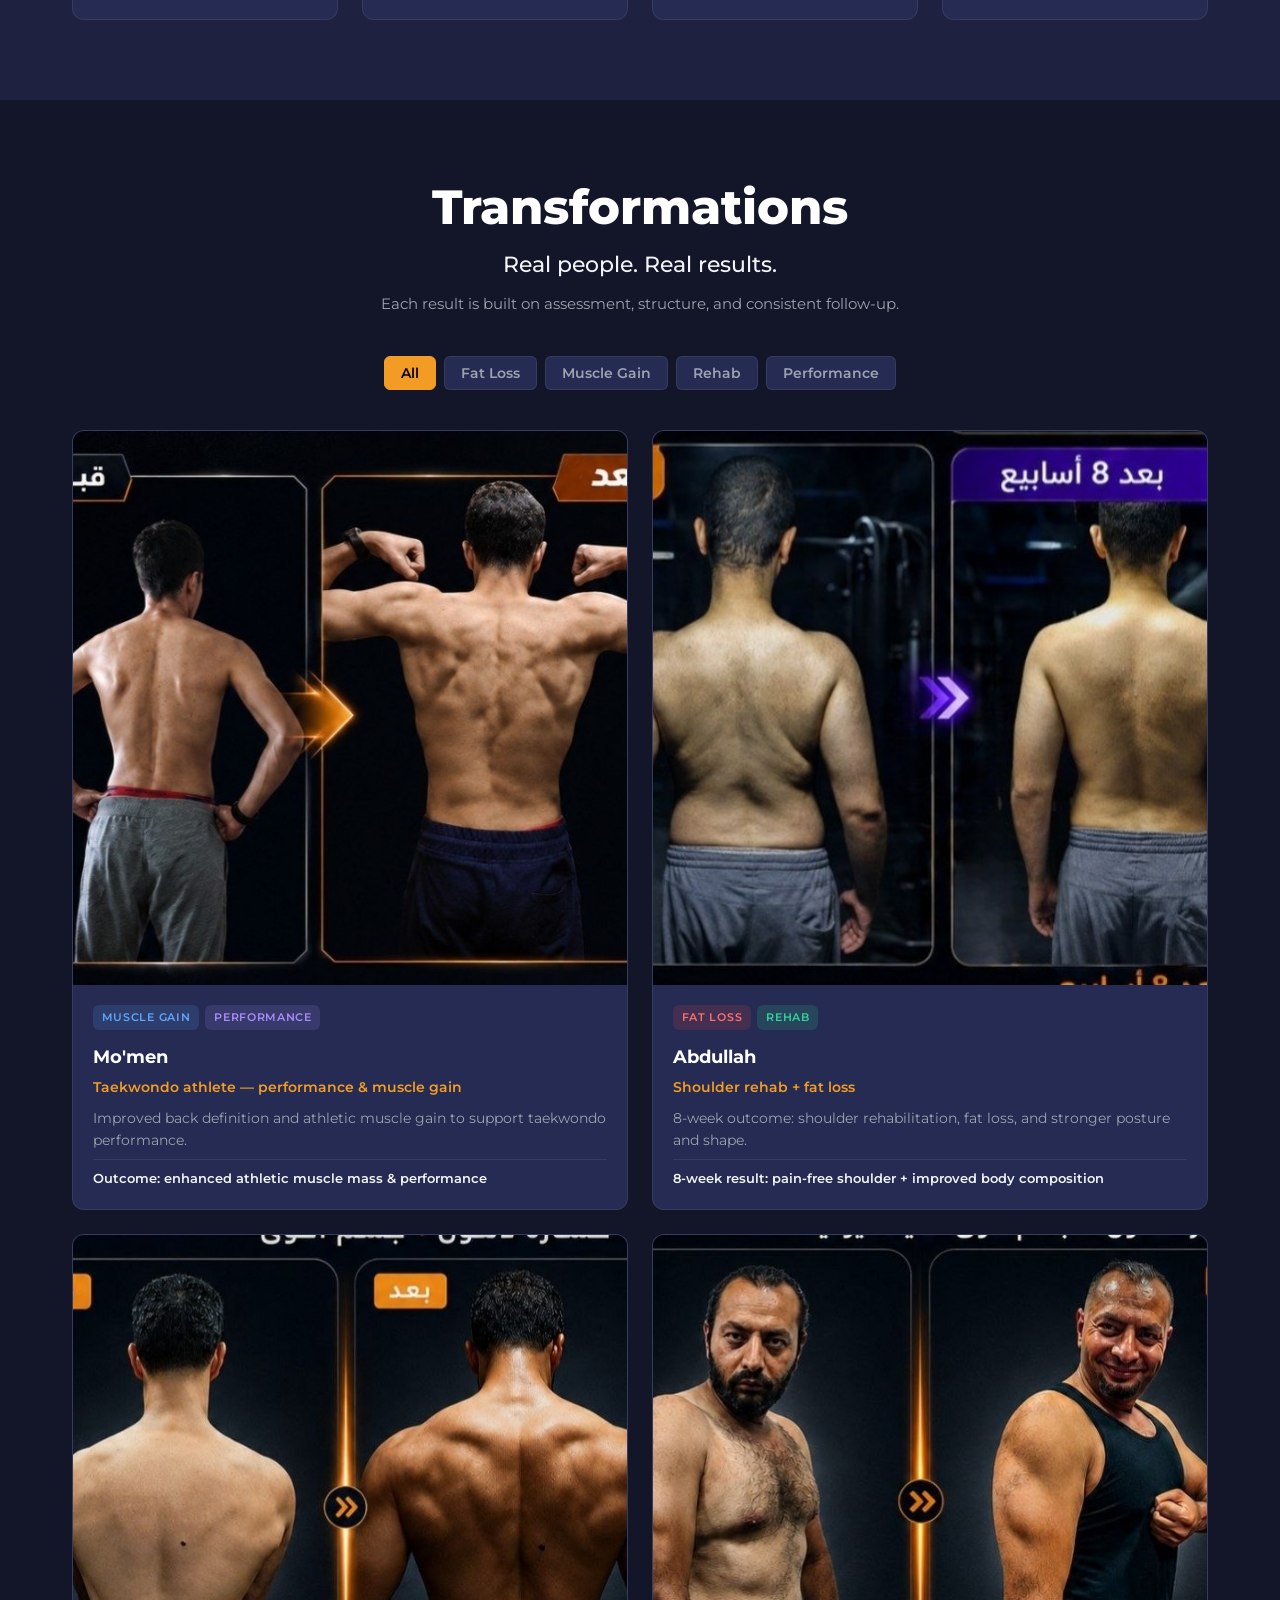
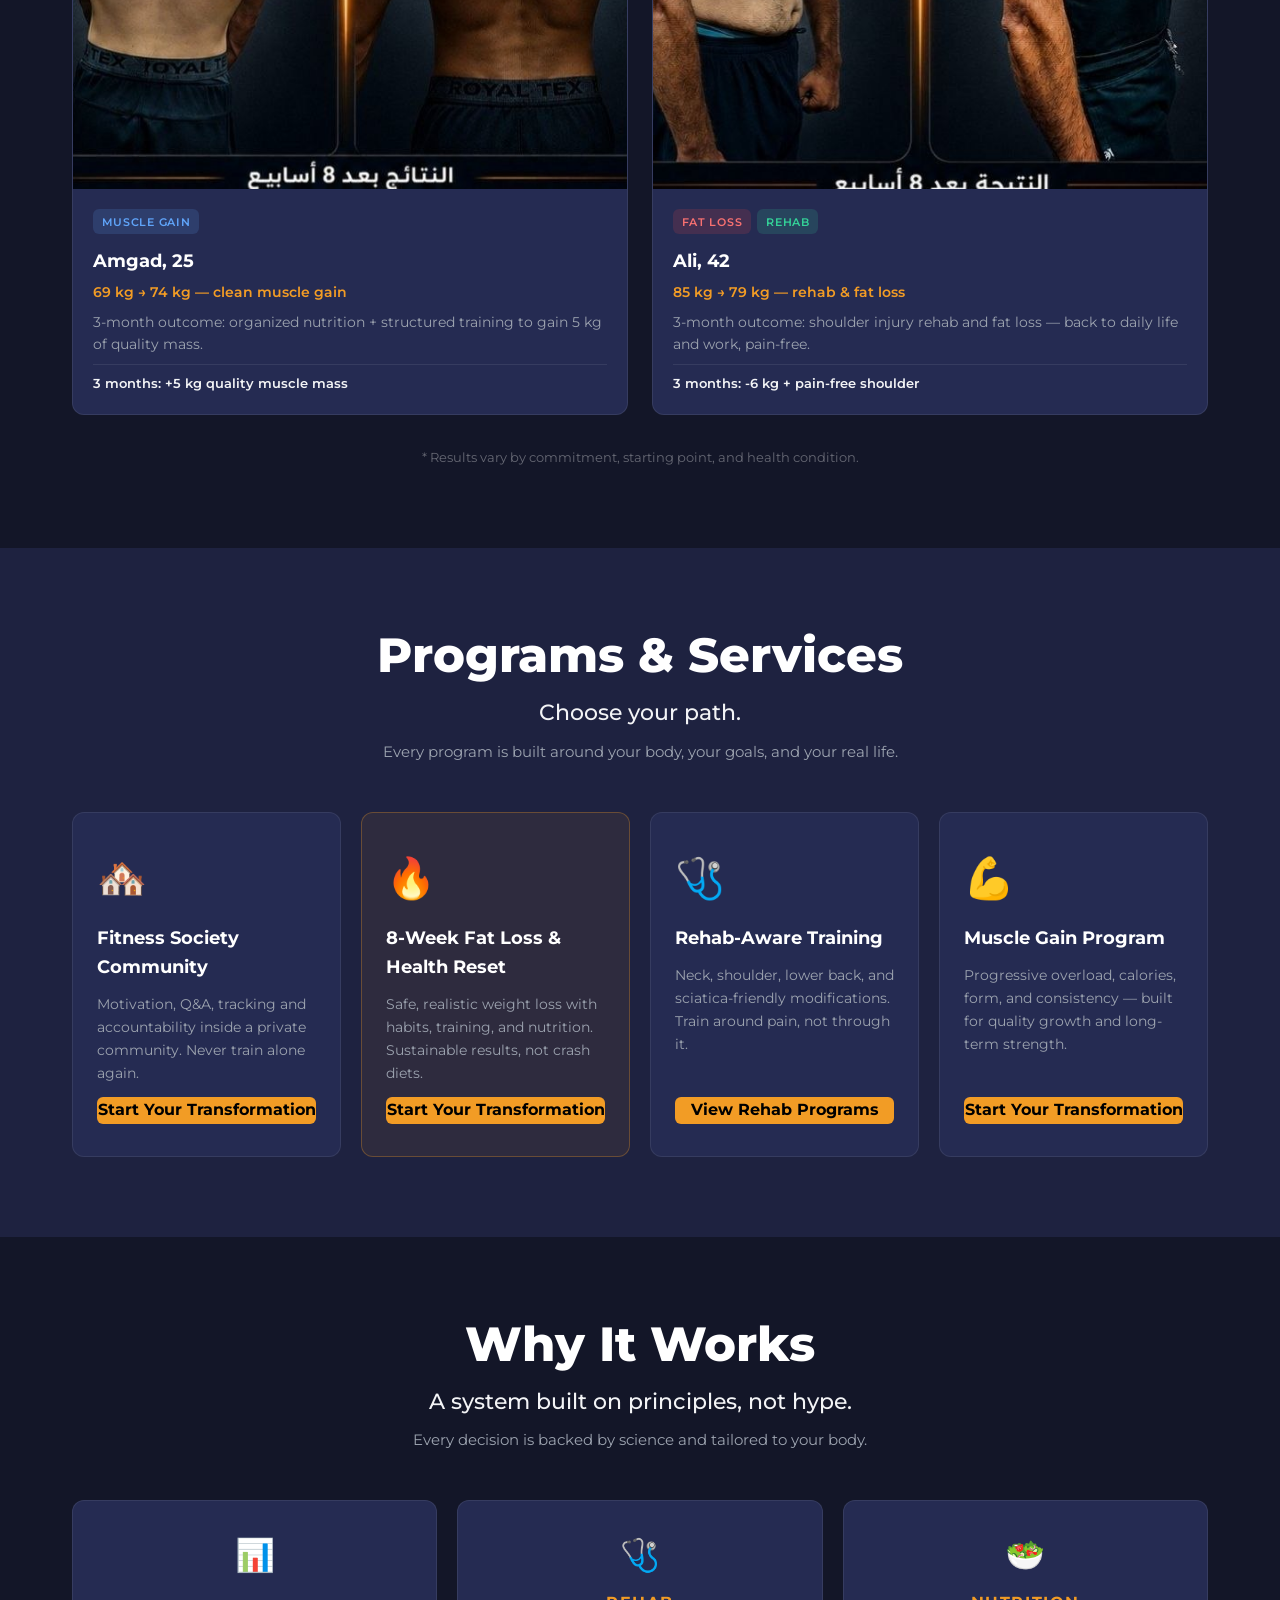
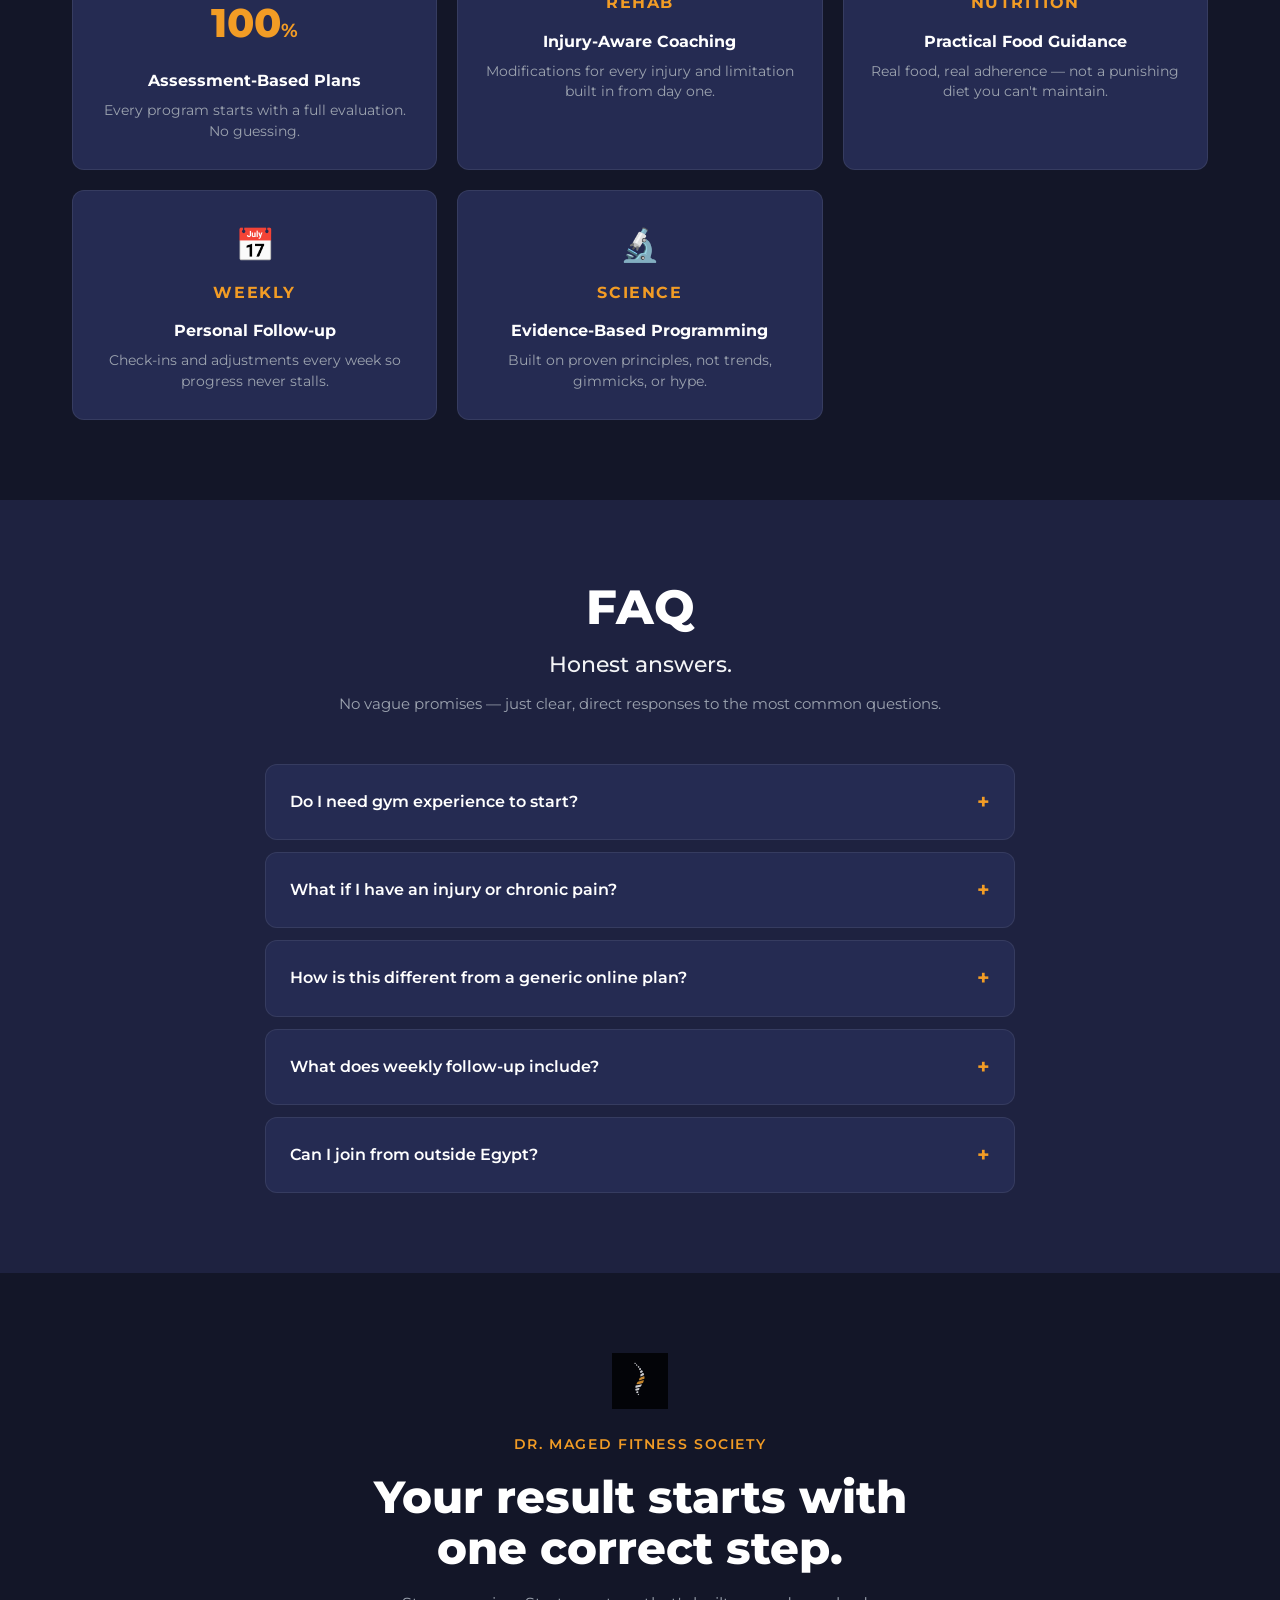
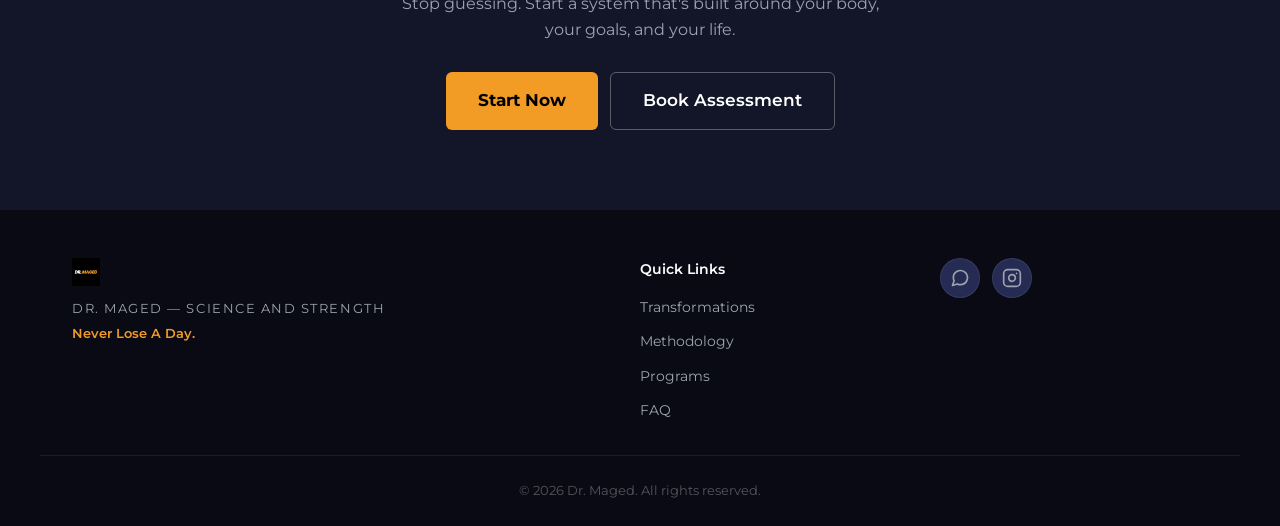
==== commit 5870b1b8: "feat: update transformation images for Momen and Abdullah" ====
--- a/index.html
+++ b/index.html
@@ -197,7 +197,7 @@
           <!-- Mo'men -->
           <article class="trans-card reveal" data-tags="muscle,performance">
             <div class="trans-card__img">
-              <img src="assets/result-3.jpeg" alt="Mo'men transformation" data-i18n-alt="trans1ImgAlt">
+              <img src="assets/Momen.jpg" alt="Mo'men transformation" data-i18n-alt="trans1ImgAlt">
             </div>
             <div class="trans-card__body">
               <div class="trans-card__tags">
@@ -214,7 +214,7 @@
           <!-- Abdullah -->
           <article class="trans-card reveal reveal--delay-1" data-tags="fatloss,rehab">
             <div class="trans-card__img">
-              <img src="assets/result-4.jpeg" alt="Abdullah transformation" data-i18n-alt="trans2ImgAlt">
+              <img src="assets/abdullah.jpg" alt="Abdullah transformation" data-i18n-alt="trans2ImgAlt">
             </div>
             <div class="trans-card__body">
               <div class="trans-card__tags">
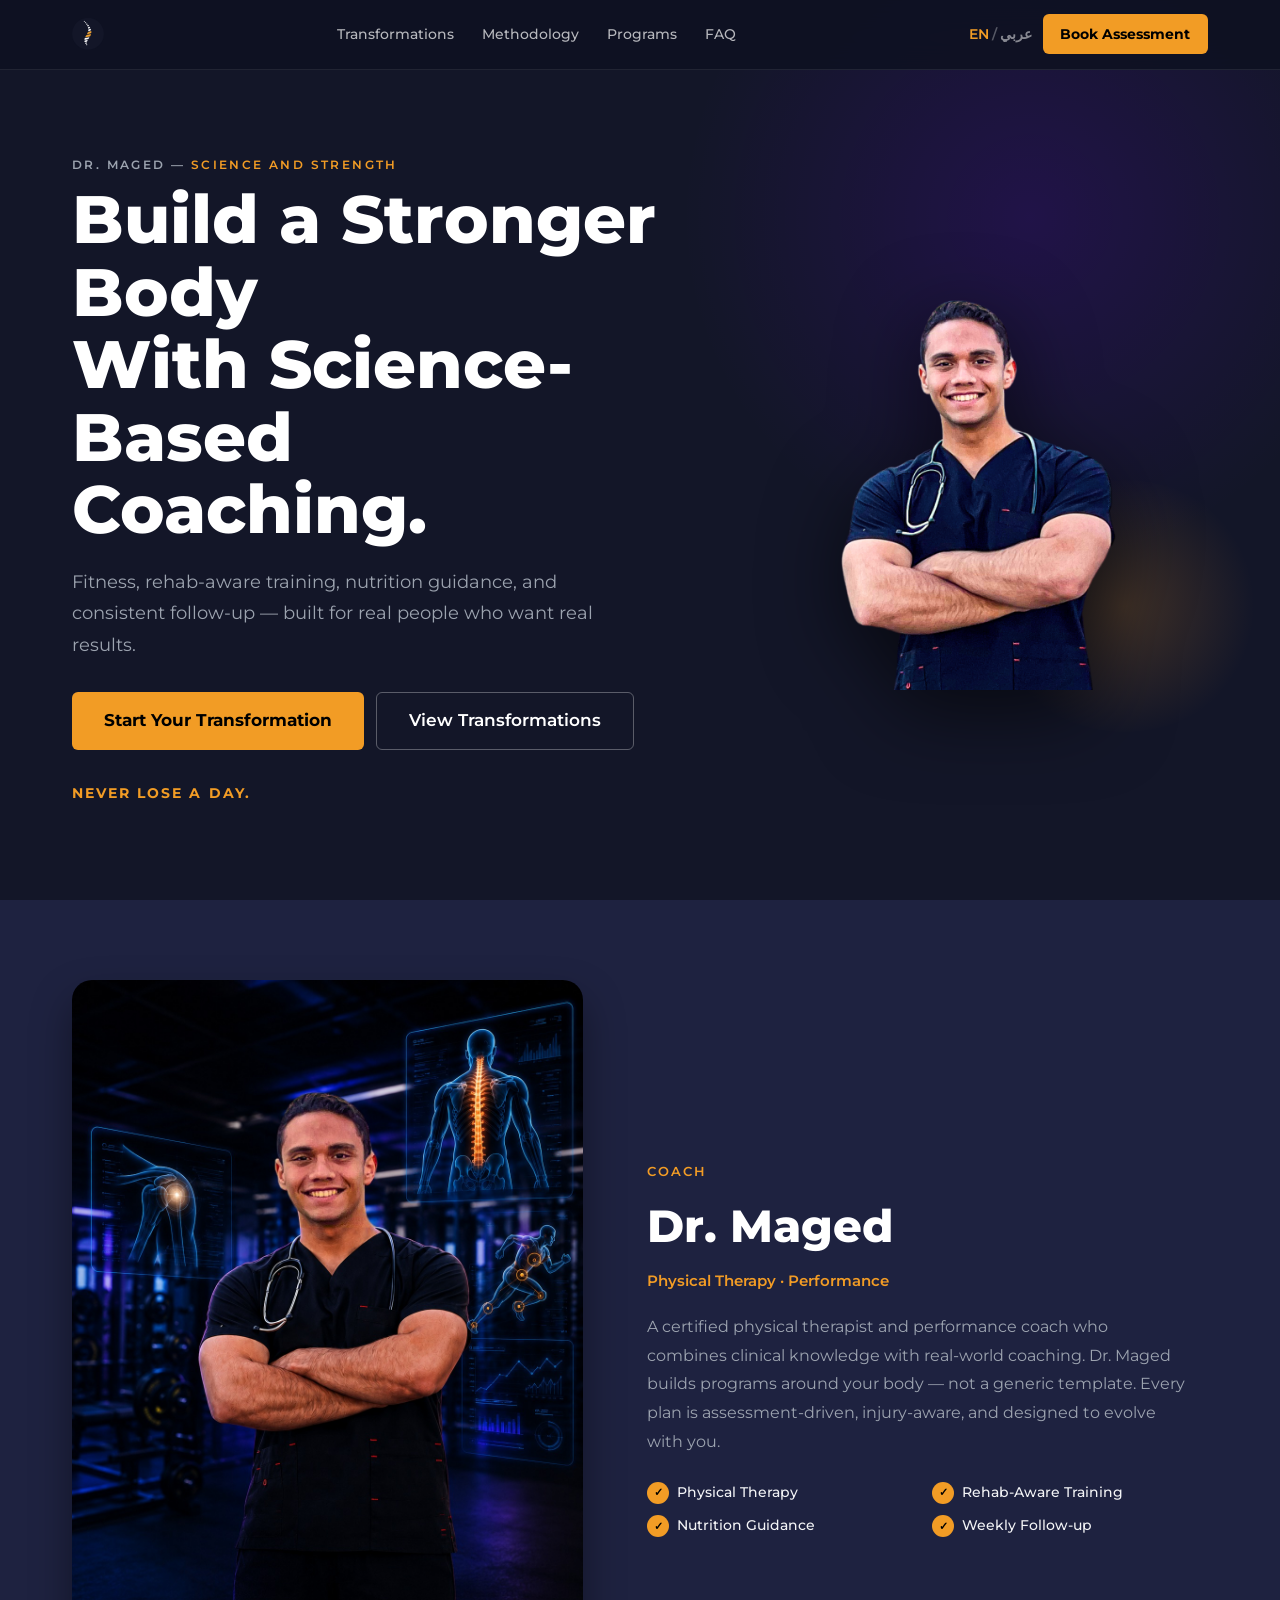
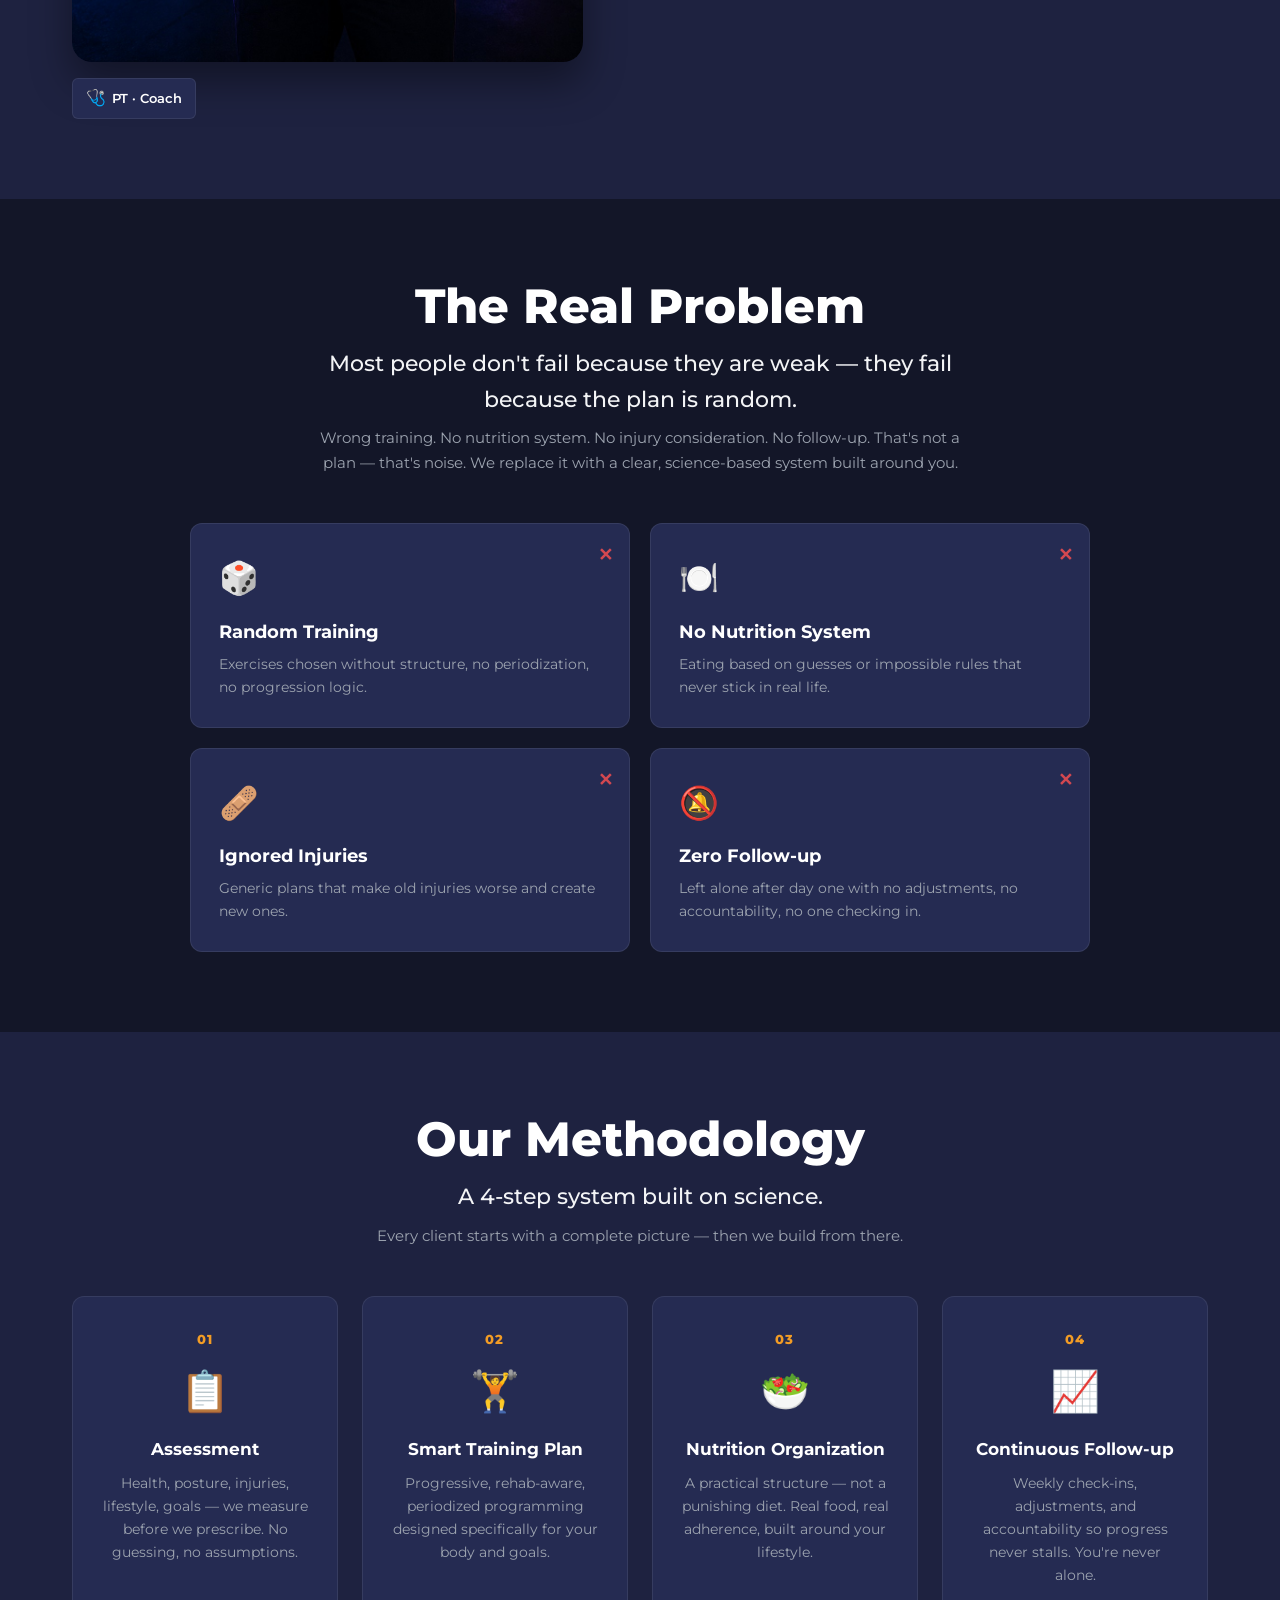
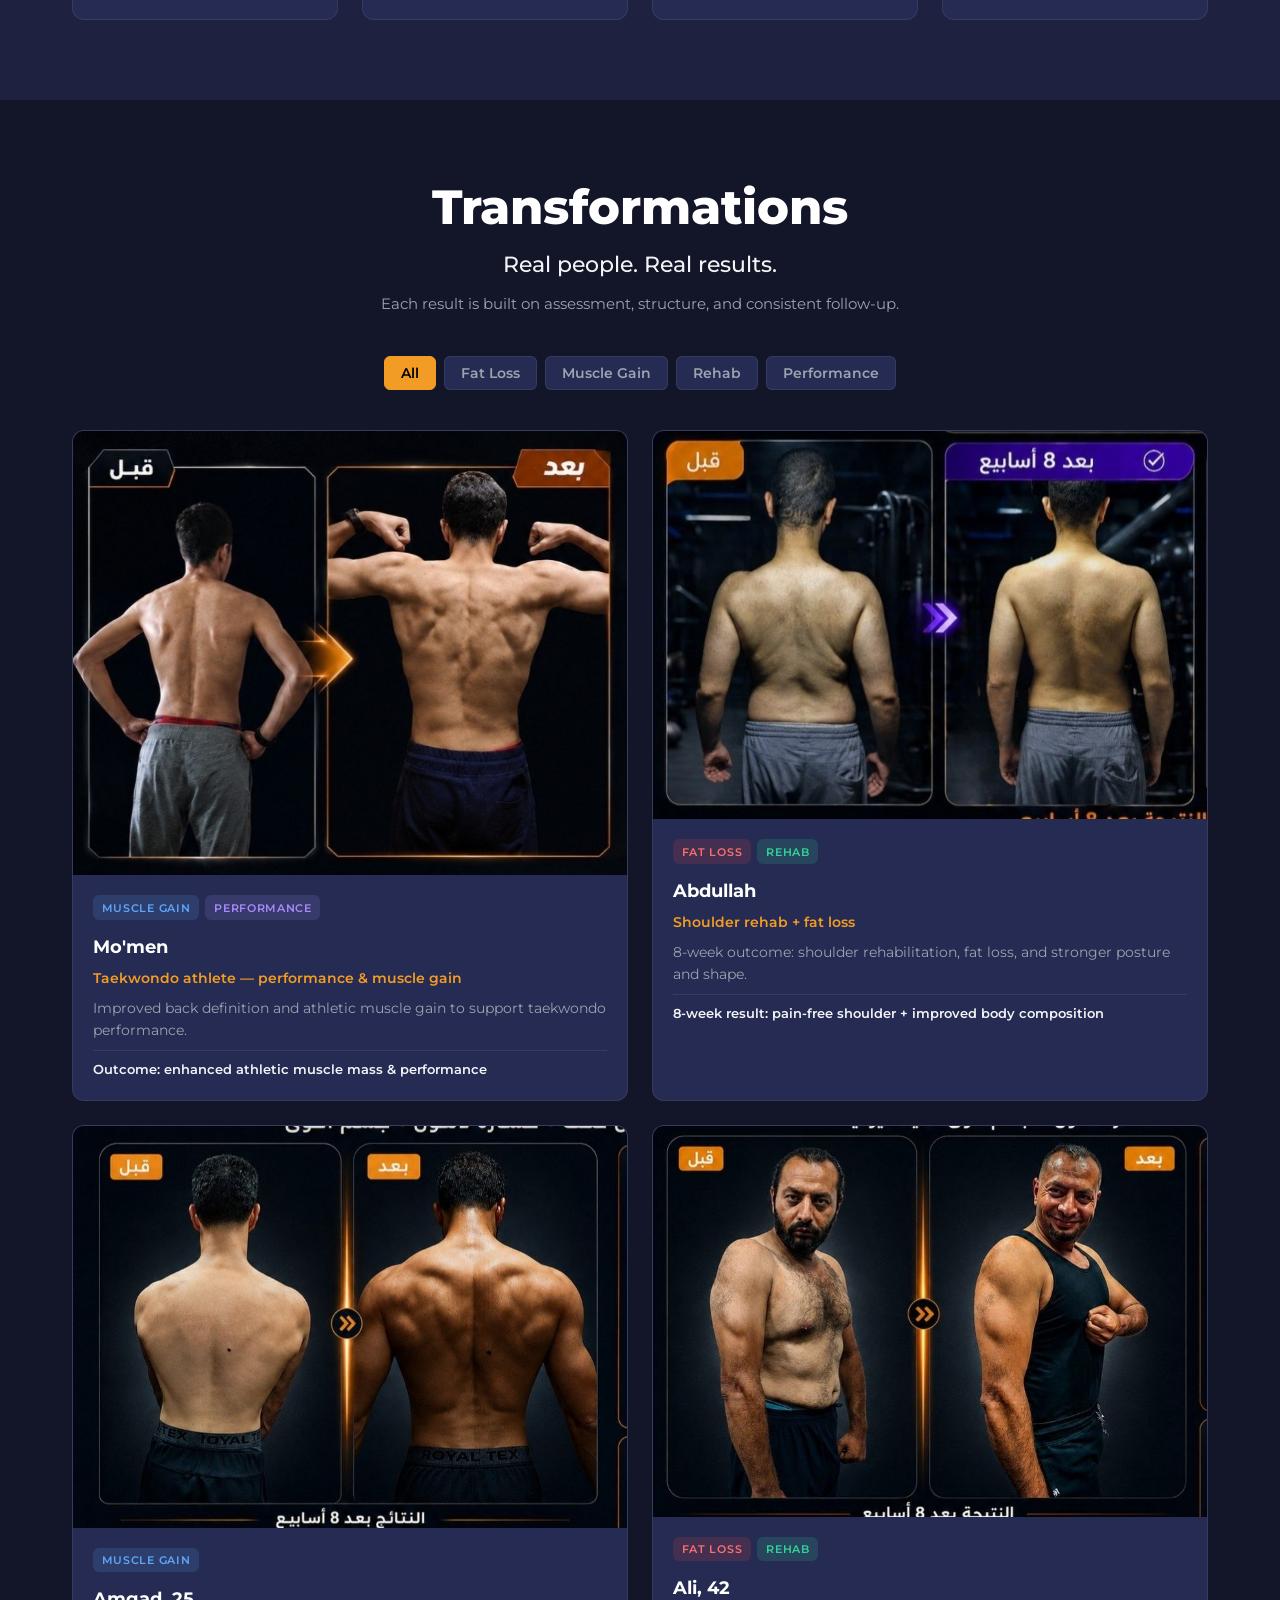
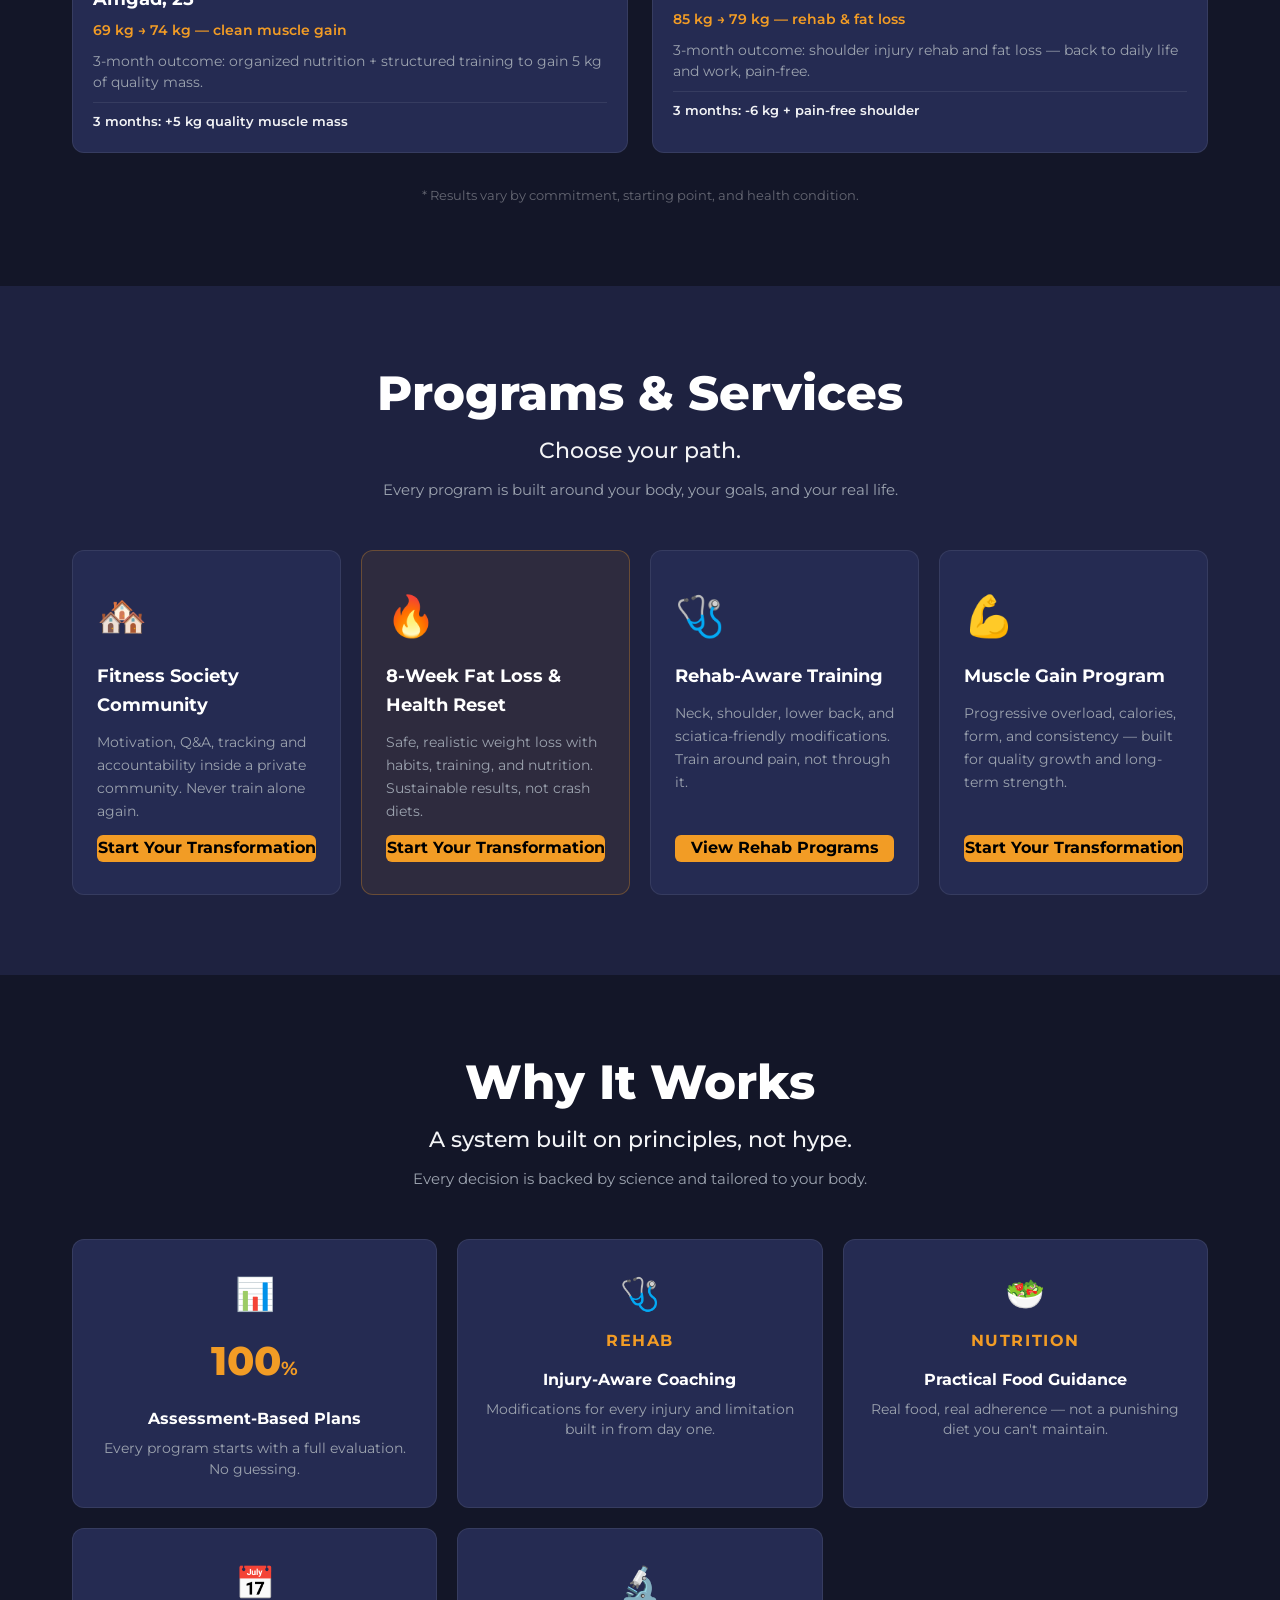
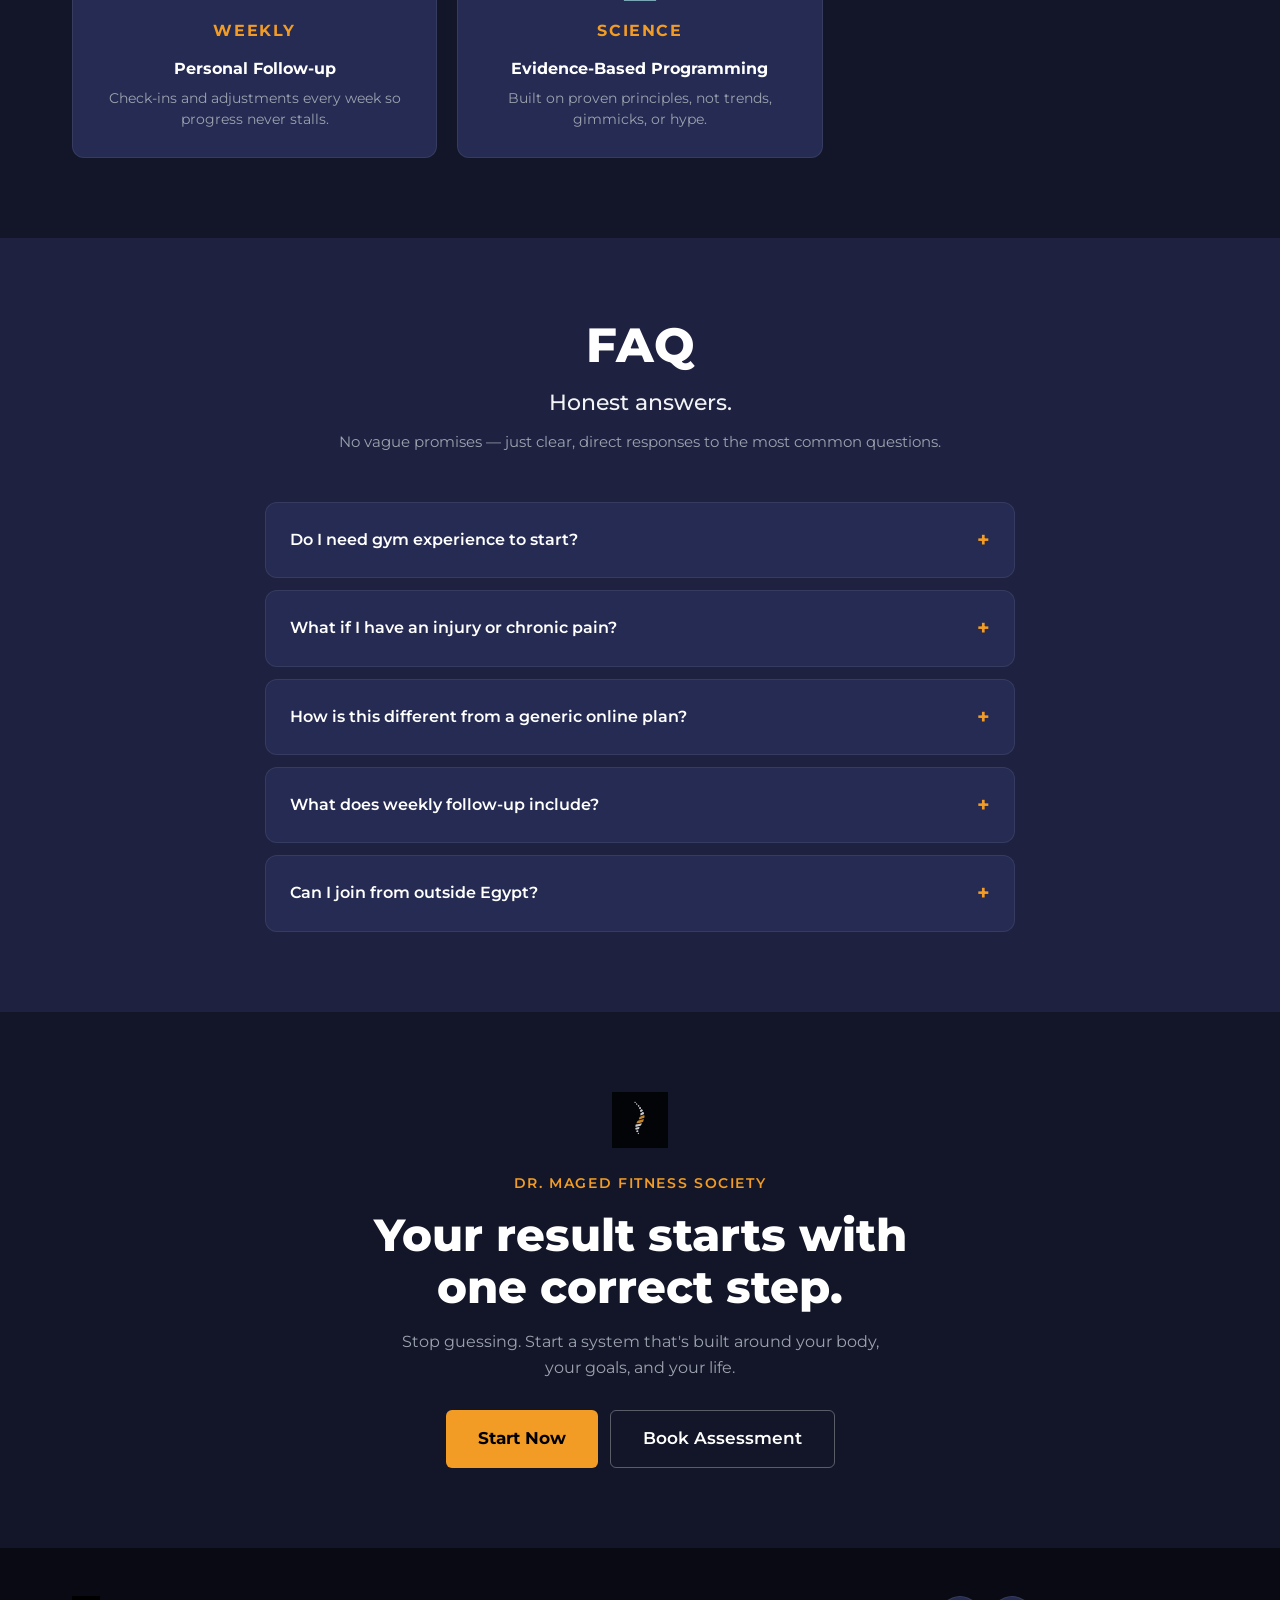
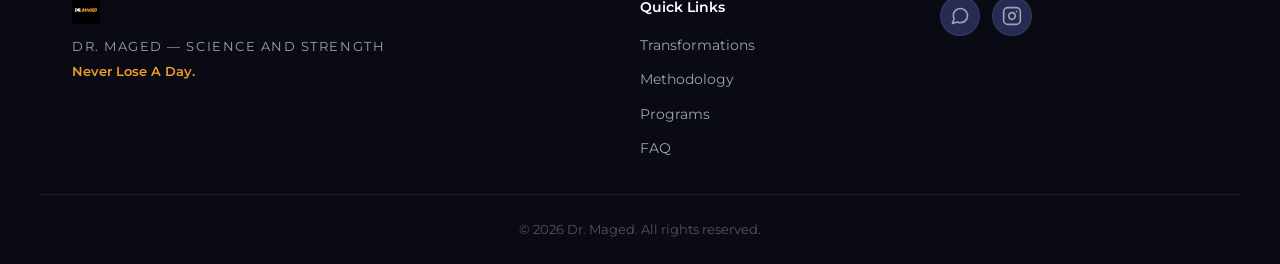
==== commit b7d376cc: "feat: add site favicon to index and rehab pages" ====
--- a/index.html
+++ b/index.html
@@ -11,6 +11,7 @@
   <link rel="preconnect" href="https://fonts.gstatic.com" crossorigin>
   <link href="https://fonts.googleapis.com/css2?family=Montserrat:wght@400;500;600;700;800&family=Tajawal:wght@400;500;700;800&display=swap" rel="stylesheet">
 
+  <link rel="icon" type="image/png" href="assets/Logo Brand (6).png">
   <link rel="stylesheet" href="styles.css">
 </head>
 <body>
--- a/styles.css
+++ b/styles.css
@@ -421,7 +421,7 @@
 }
 .trans-card__img{overflow:hidden}
 .trans-card__img img{
-  width:100%;aspect-ratio:1/1;object-fit:cover;
+  width:100%;height:auto;object-fit:cover;
   transition:transform var(--speed-slow);
 }
 .trans-card:hover .trans-card__img img{transform:scale(1.03)}
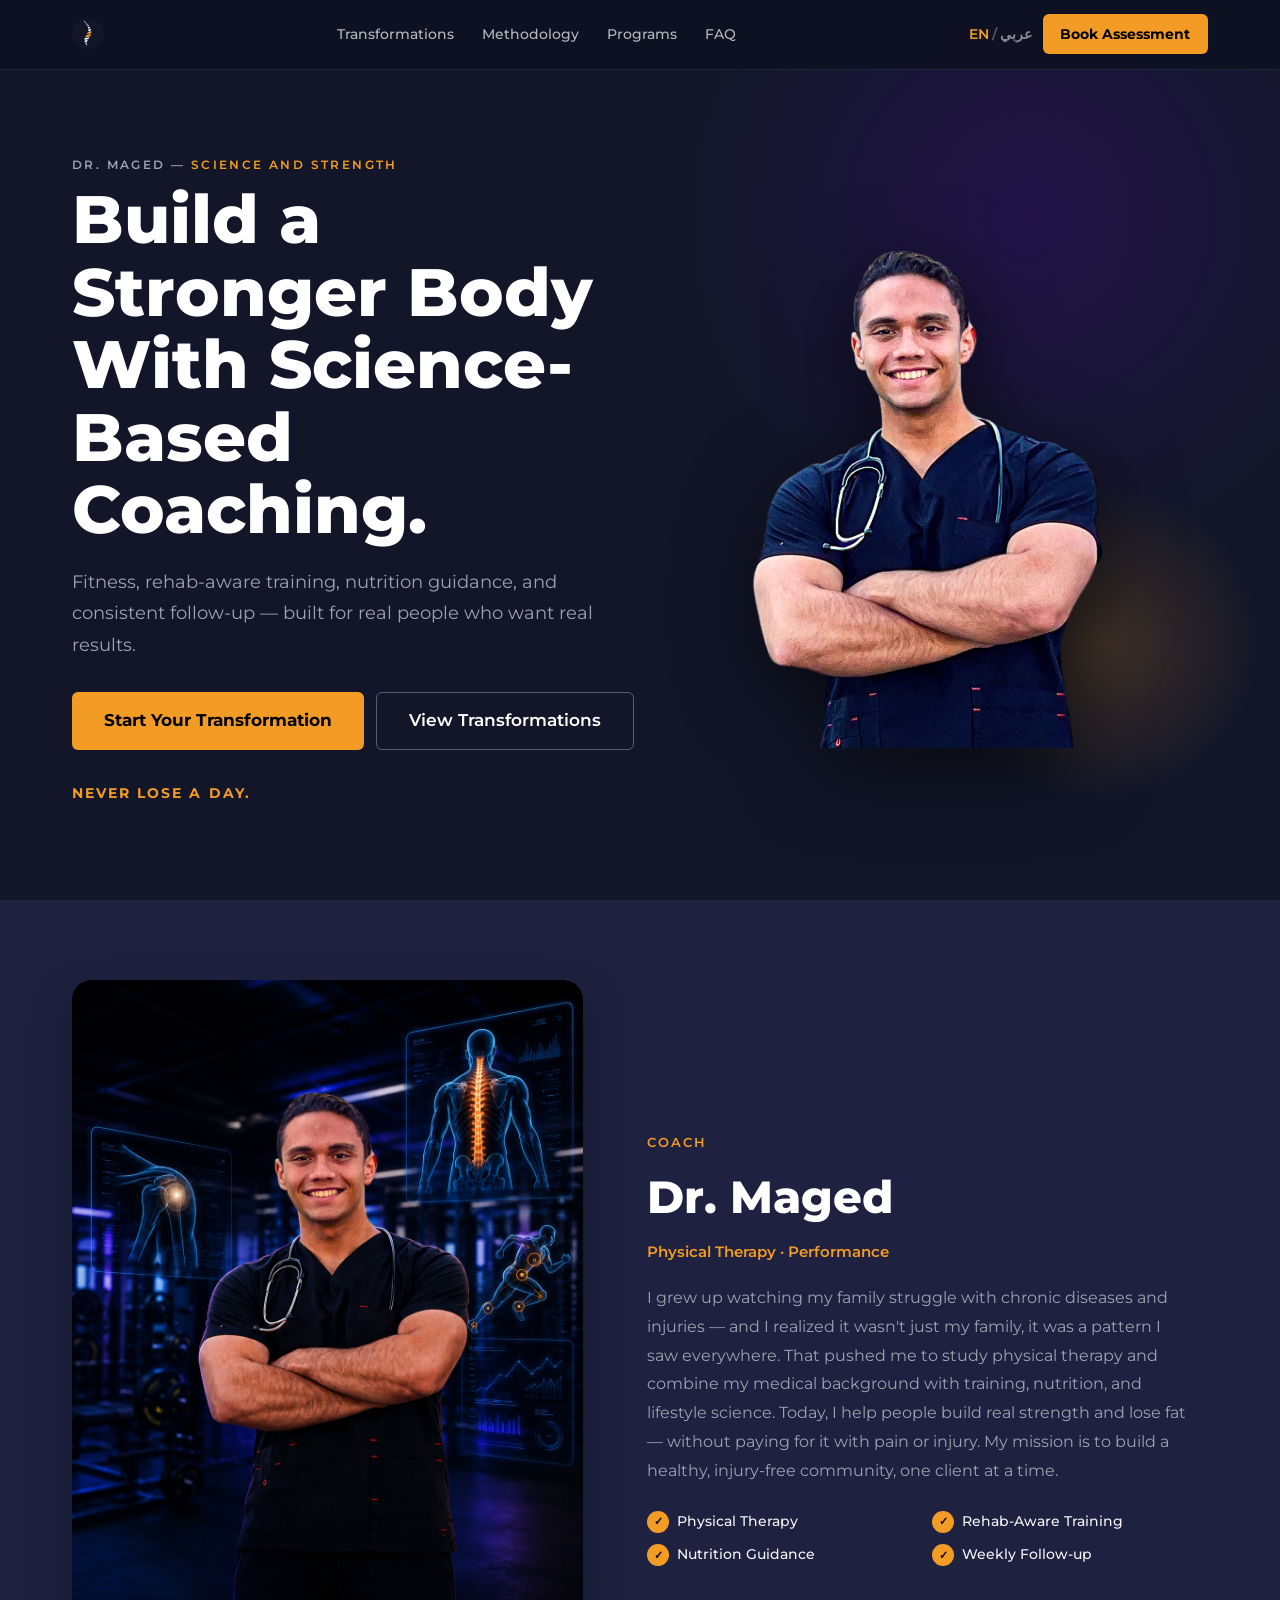
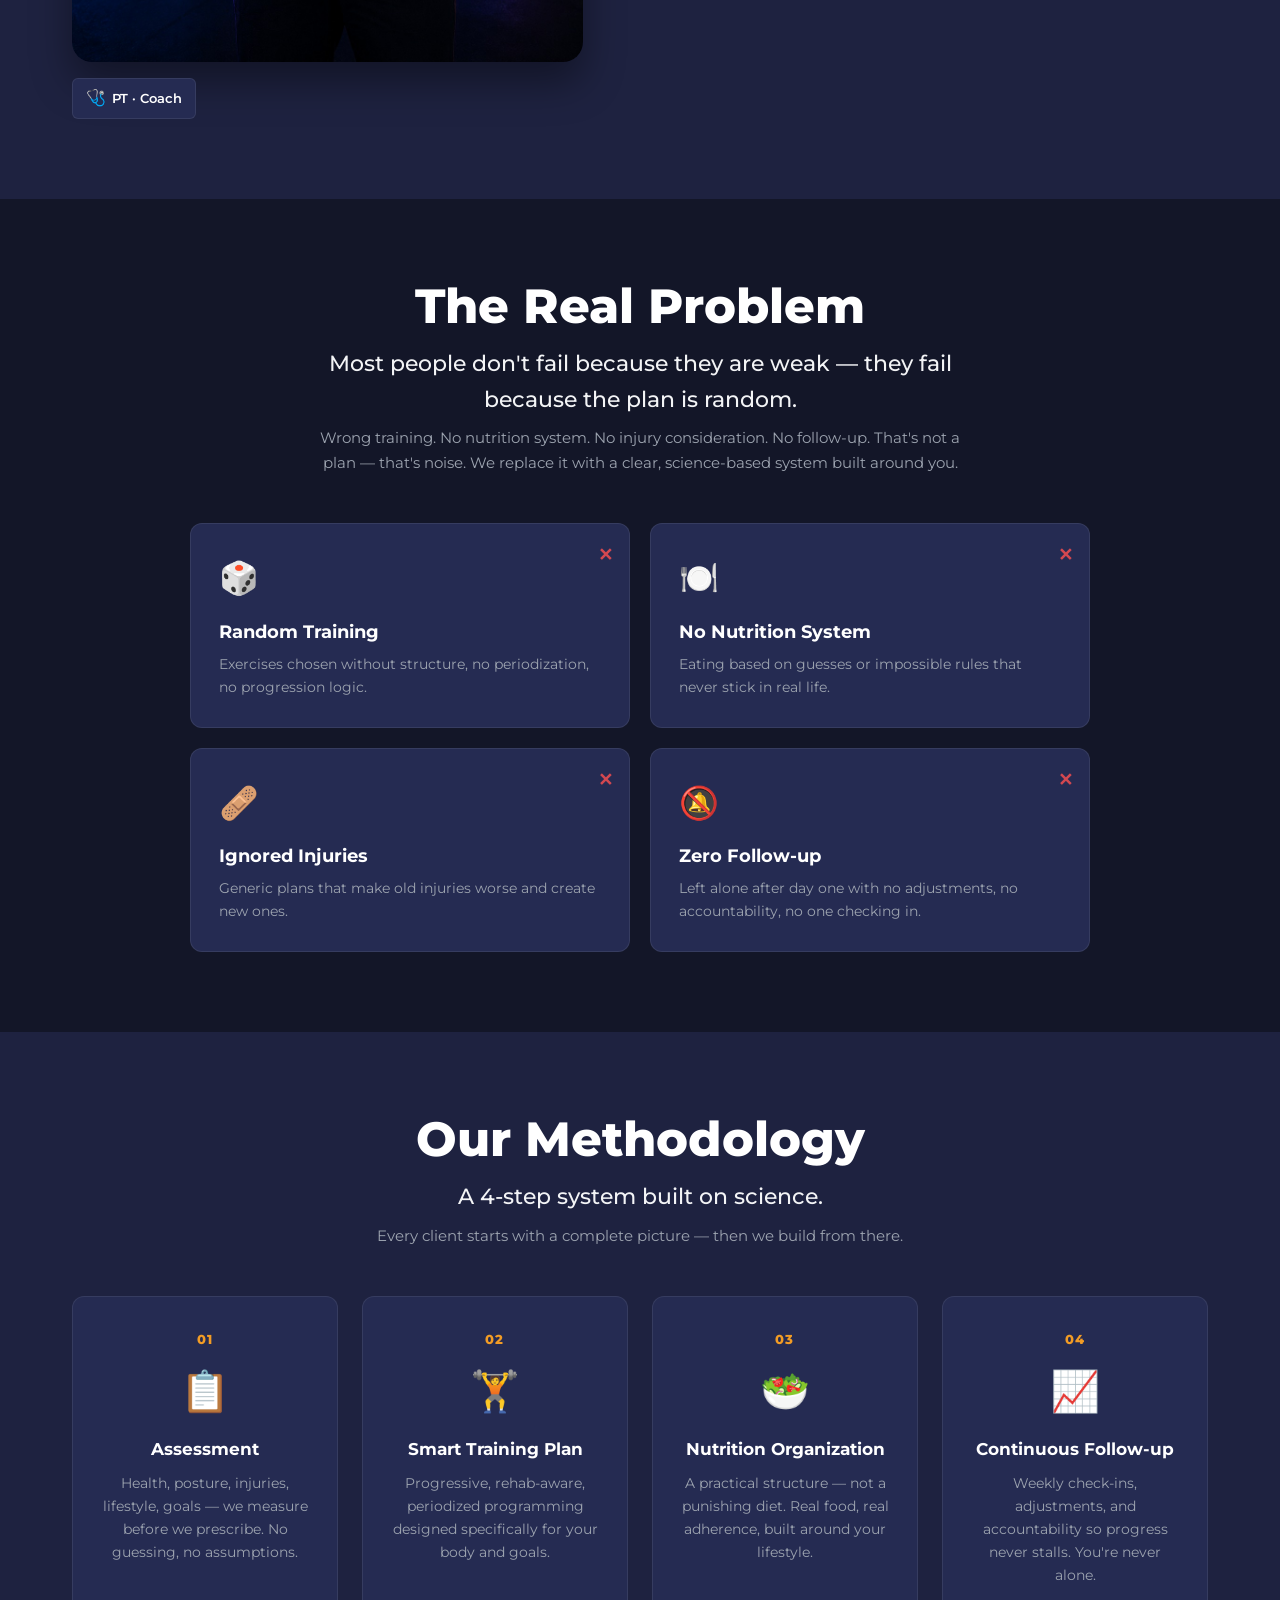
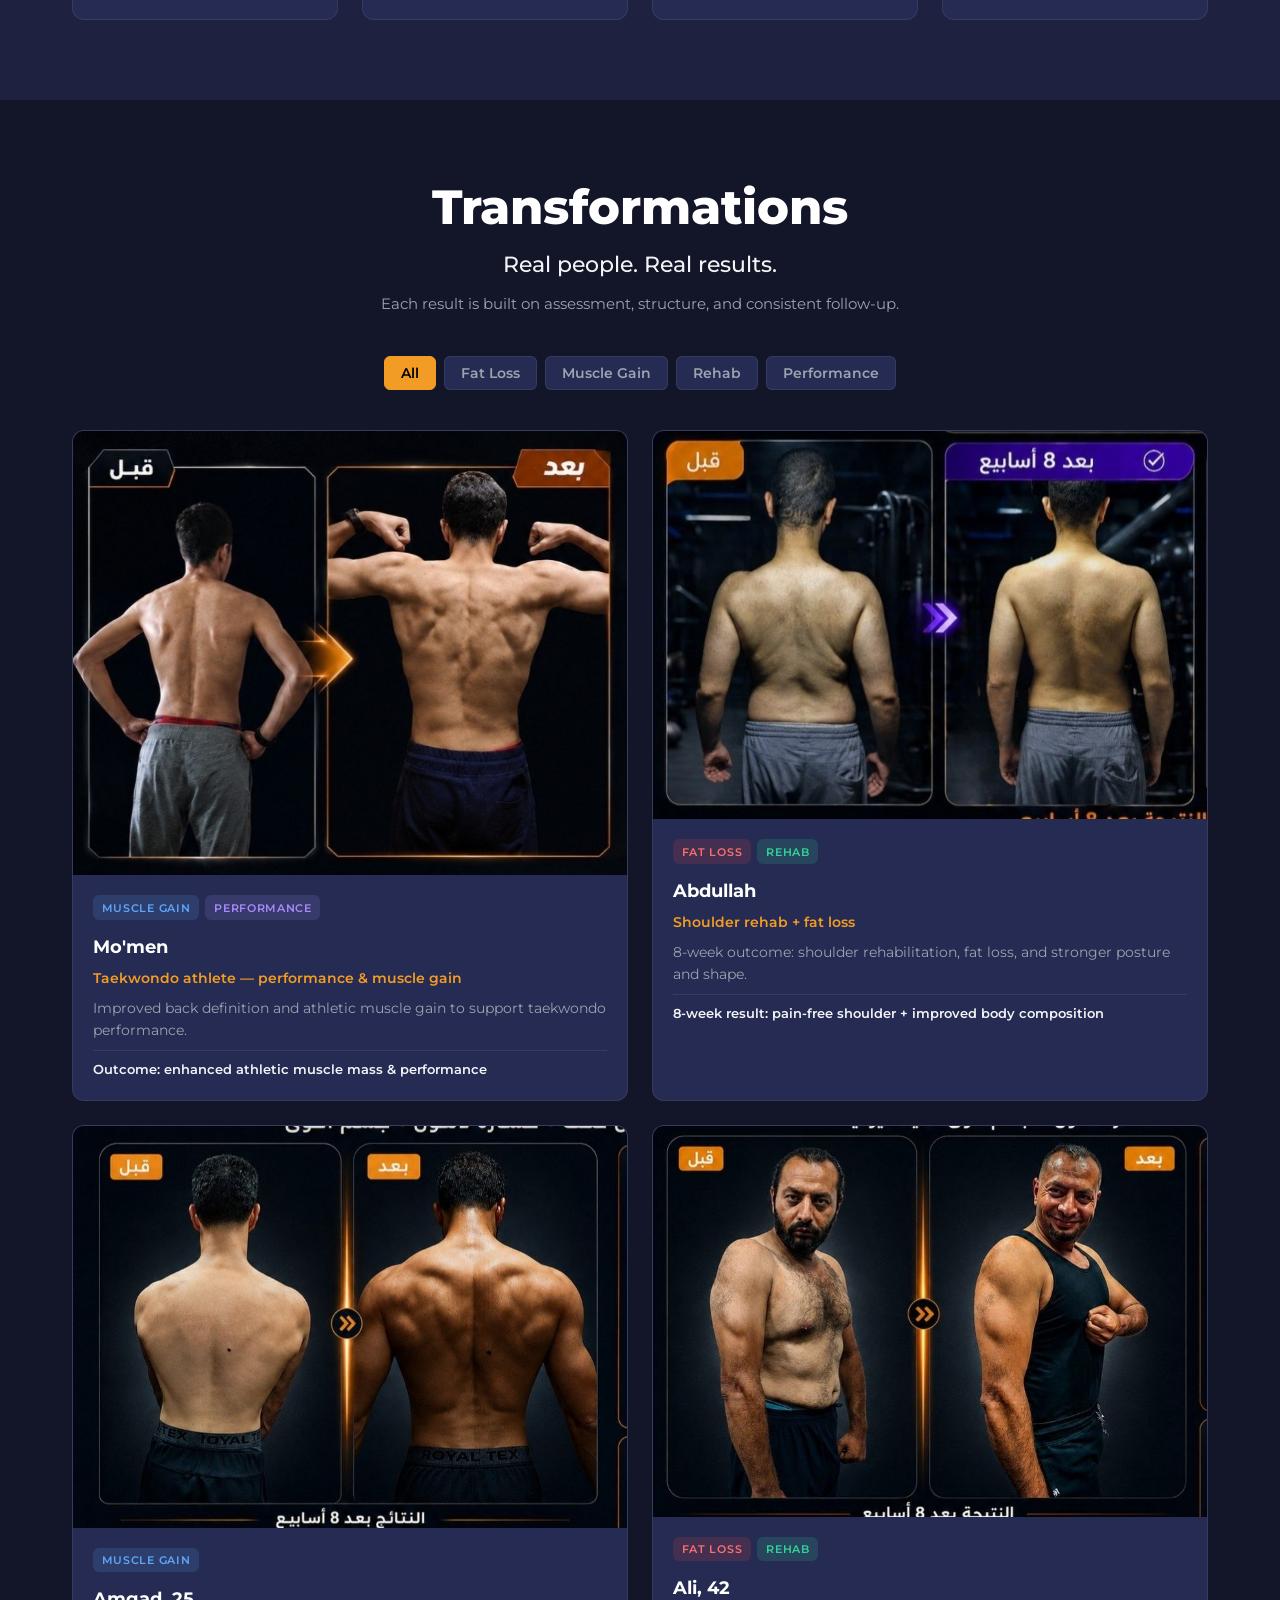
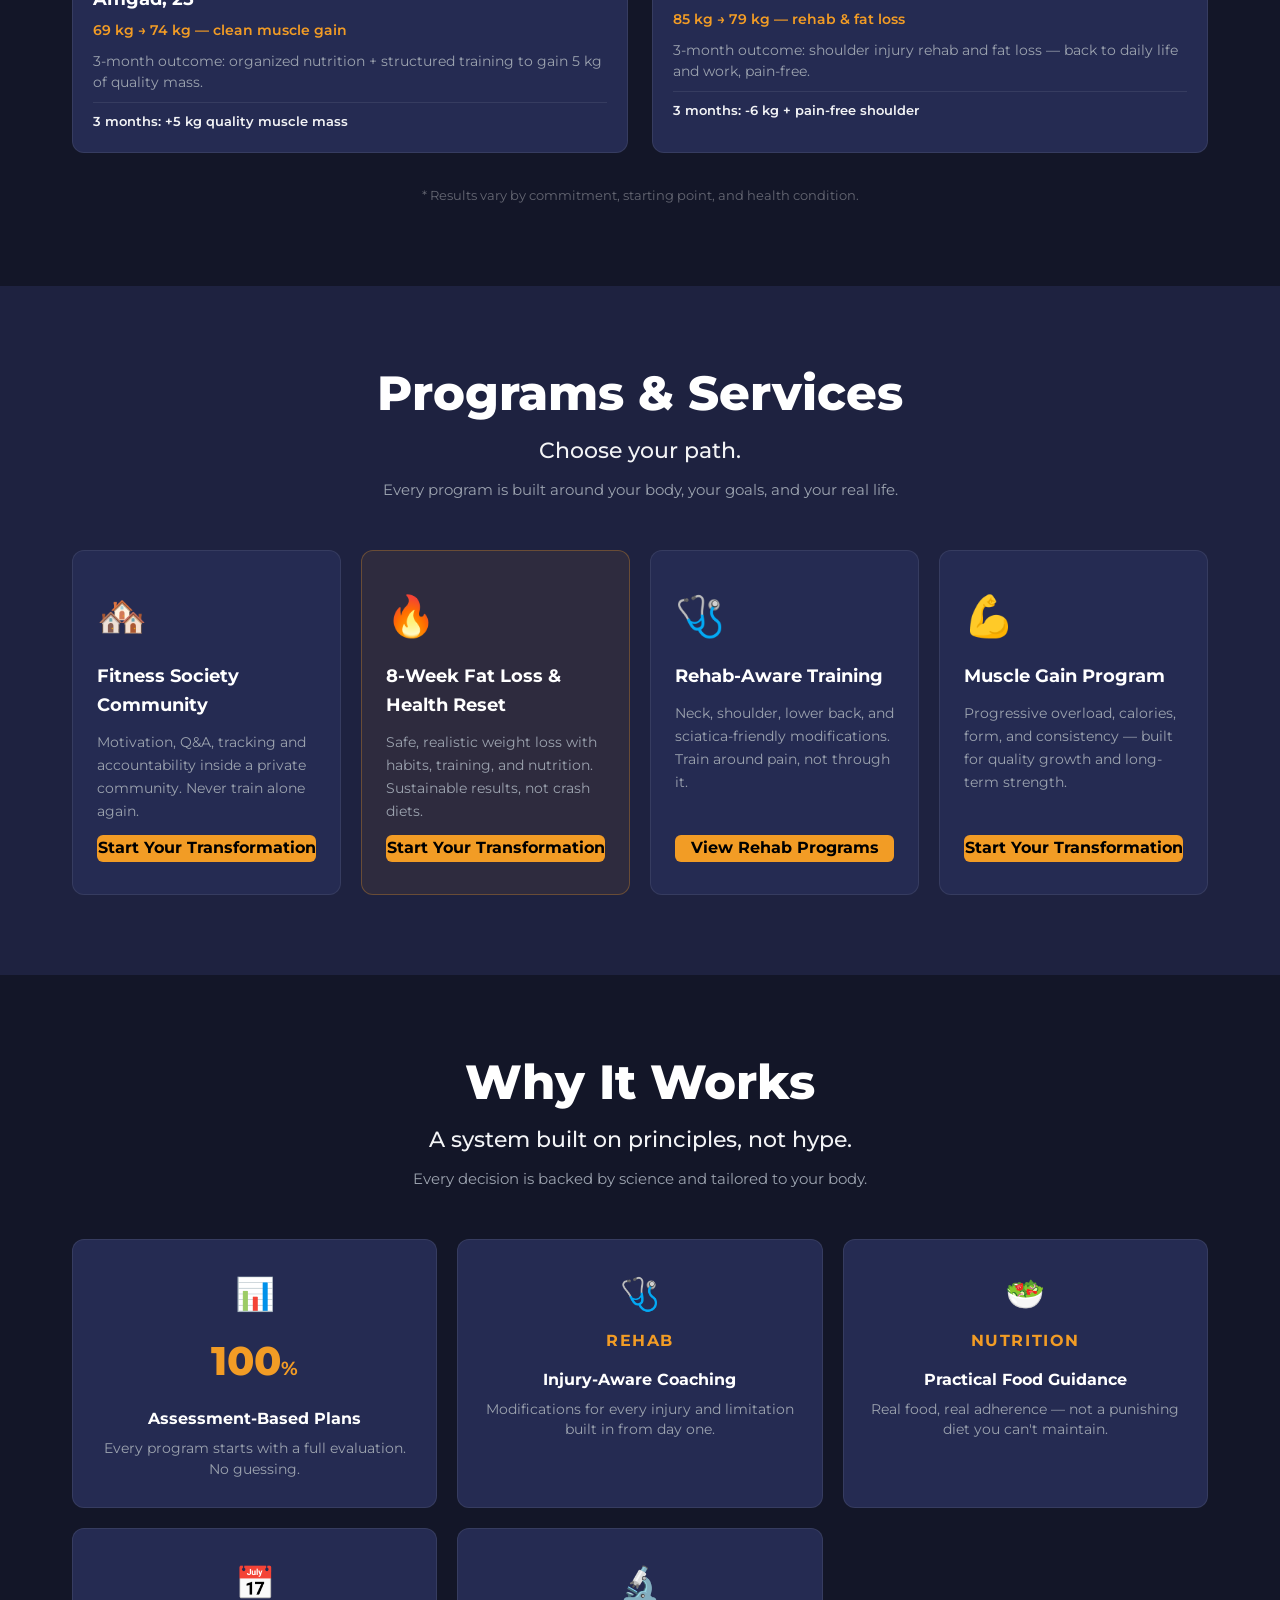
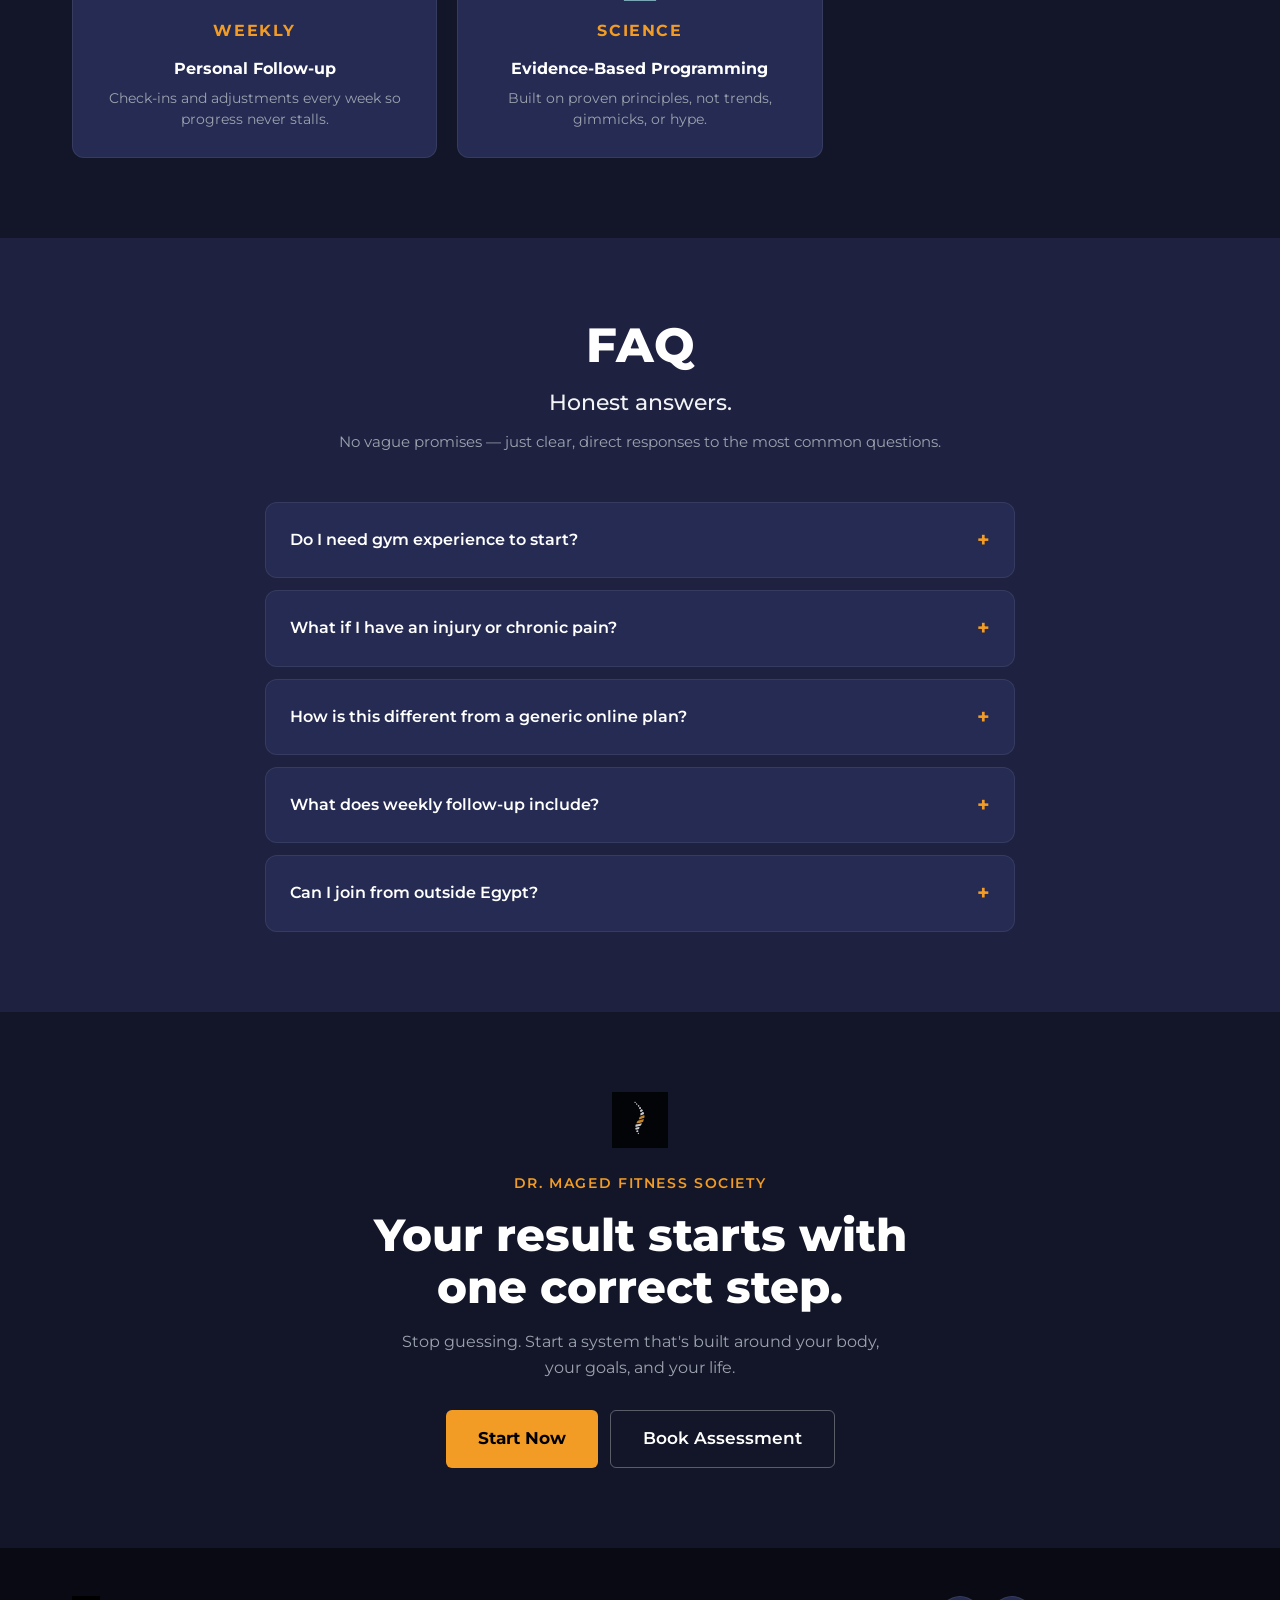
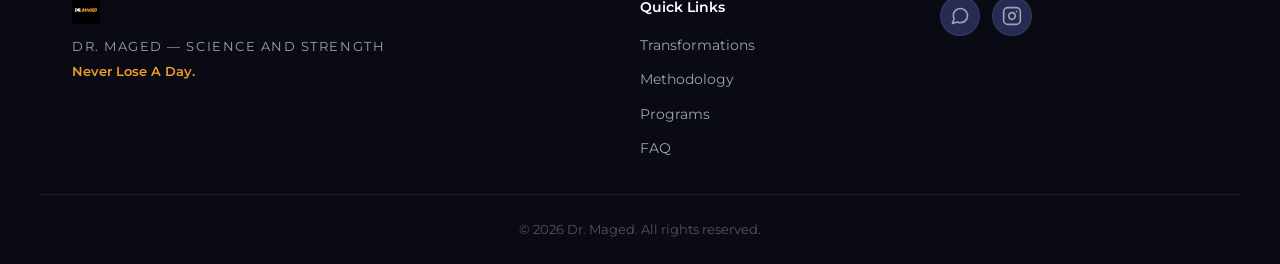
==== commit 8e3b3dc4: "refactor: update hero section layout and replace coach bio content" ====
--- a/index.html
+++ b/index.html
@@ -89,7 +89,7 @@
           <p class="section-label" data-i18n="coachLabel">Coach</p>
           <h2 class="coach__name">Dr. Maged</h2>
           <p class="coach__role" data-i18n="coachRole">Physical Therapy · Performance</p>
-          <p class="coach__bio" data-i18n="coachBio">A certified physical therapist and performance coach who combines clinical knowledge with real-world coaching. Dr. Maged builds programs around your body — not a generic template. Every plan is assessment-driven, injury-aware, and designed to evolve with you.</p>
+          <p class="coach__bio" data-i18n="coachBio">I grew up watching my family struggle with chronic diseases and injuries — and I realized it wasn't just my family, it was a pattern I saw everywhere. That pushed me to study physical therapy and combine my medical background with training, nutrition, and lifestyle science. Today, I help people build real strength and lose fat — without paying for it with pain or injury. My mission is to build a healthy, injury-free community, one client at a time.</p>
           <div class="coach__checks">
             <span class="check-item"><span class="check-icon">✓</span> <span data-i18n="coachCheck1">Physical Therapy</span></span>
             <span class="check-item"><span class="check-icon">✓</span> <span data-i18n="coachCheck2">Rehab-Aware Training</span></span>
--- a/styles.css
+++ b/styles.css
@@ -192,9 +192,9 @@
   display:flex;flex-direction:column;gap:2.5rem;
 }
 @media(min-width:1024px){
-  .hero__inner{flex-direction:row;align-items:center;gap:4rem}
-  .hero__content{flex:0 0 55%}
-  .hero__image{flex:0 0 40%}
+  .hero__inner{flex-direction:row;align-items:center;gap:2rem}
+  .hero__content{flex:0 0 50%}
+  .hero__image{flex:1;display:flex;align-items:center;justify-content:center}
 }
 
 .hero__tag{
@@ -223,10 +223,10 @@
   text-transform:uppercase;color:var(--orange);
 }
 
-.hero__image{position:relative;display:flex;justify-content:center}
+.hero__image{position:relative;display:flex;justify-content:center;align-items:center}
 
 .hero__photo{
-  width:100%;max-width:420px;
+  width:100%;max-width:none;
   filter:drop-shadow(0 20px 40px rgba(0,0,0,.6));
   position:relative;z-index:1;
 }
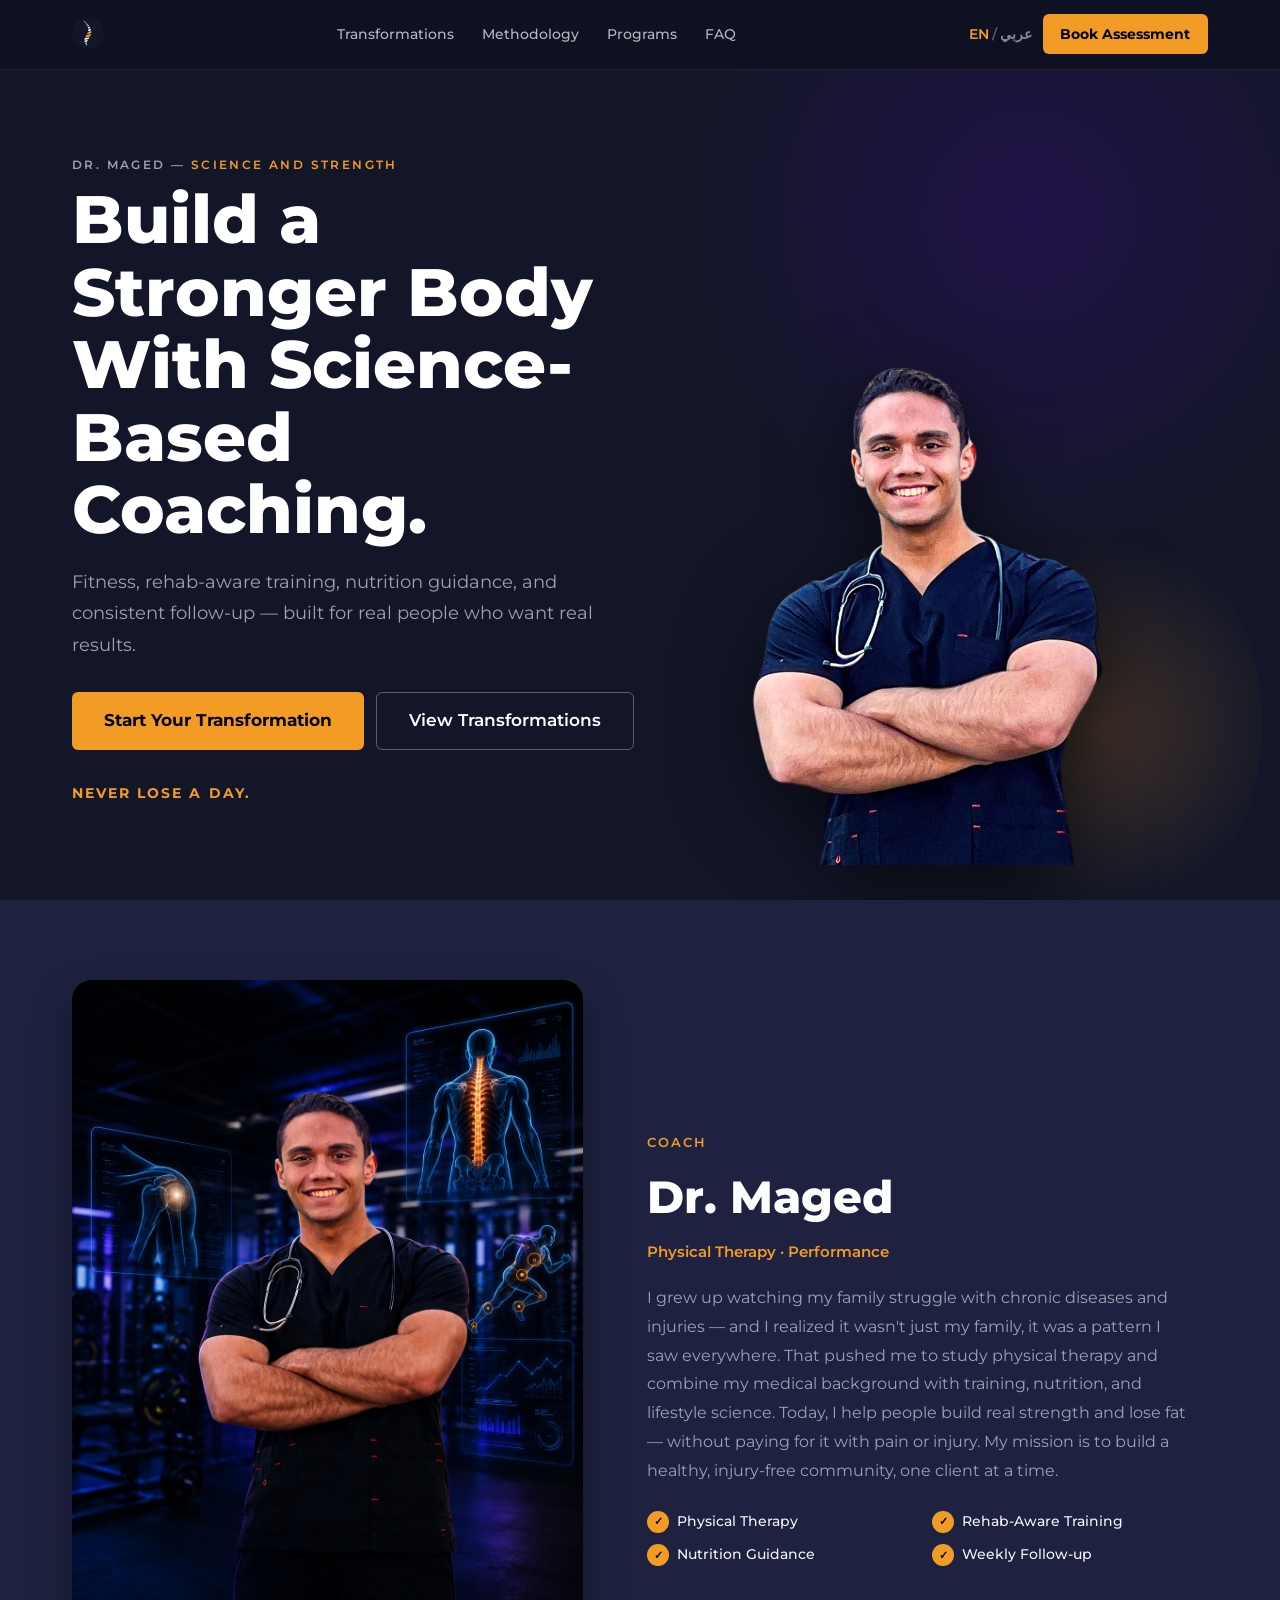
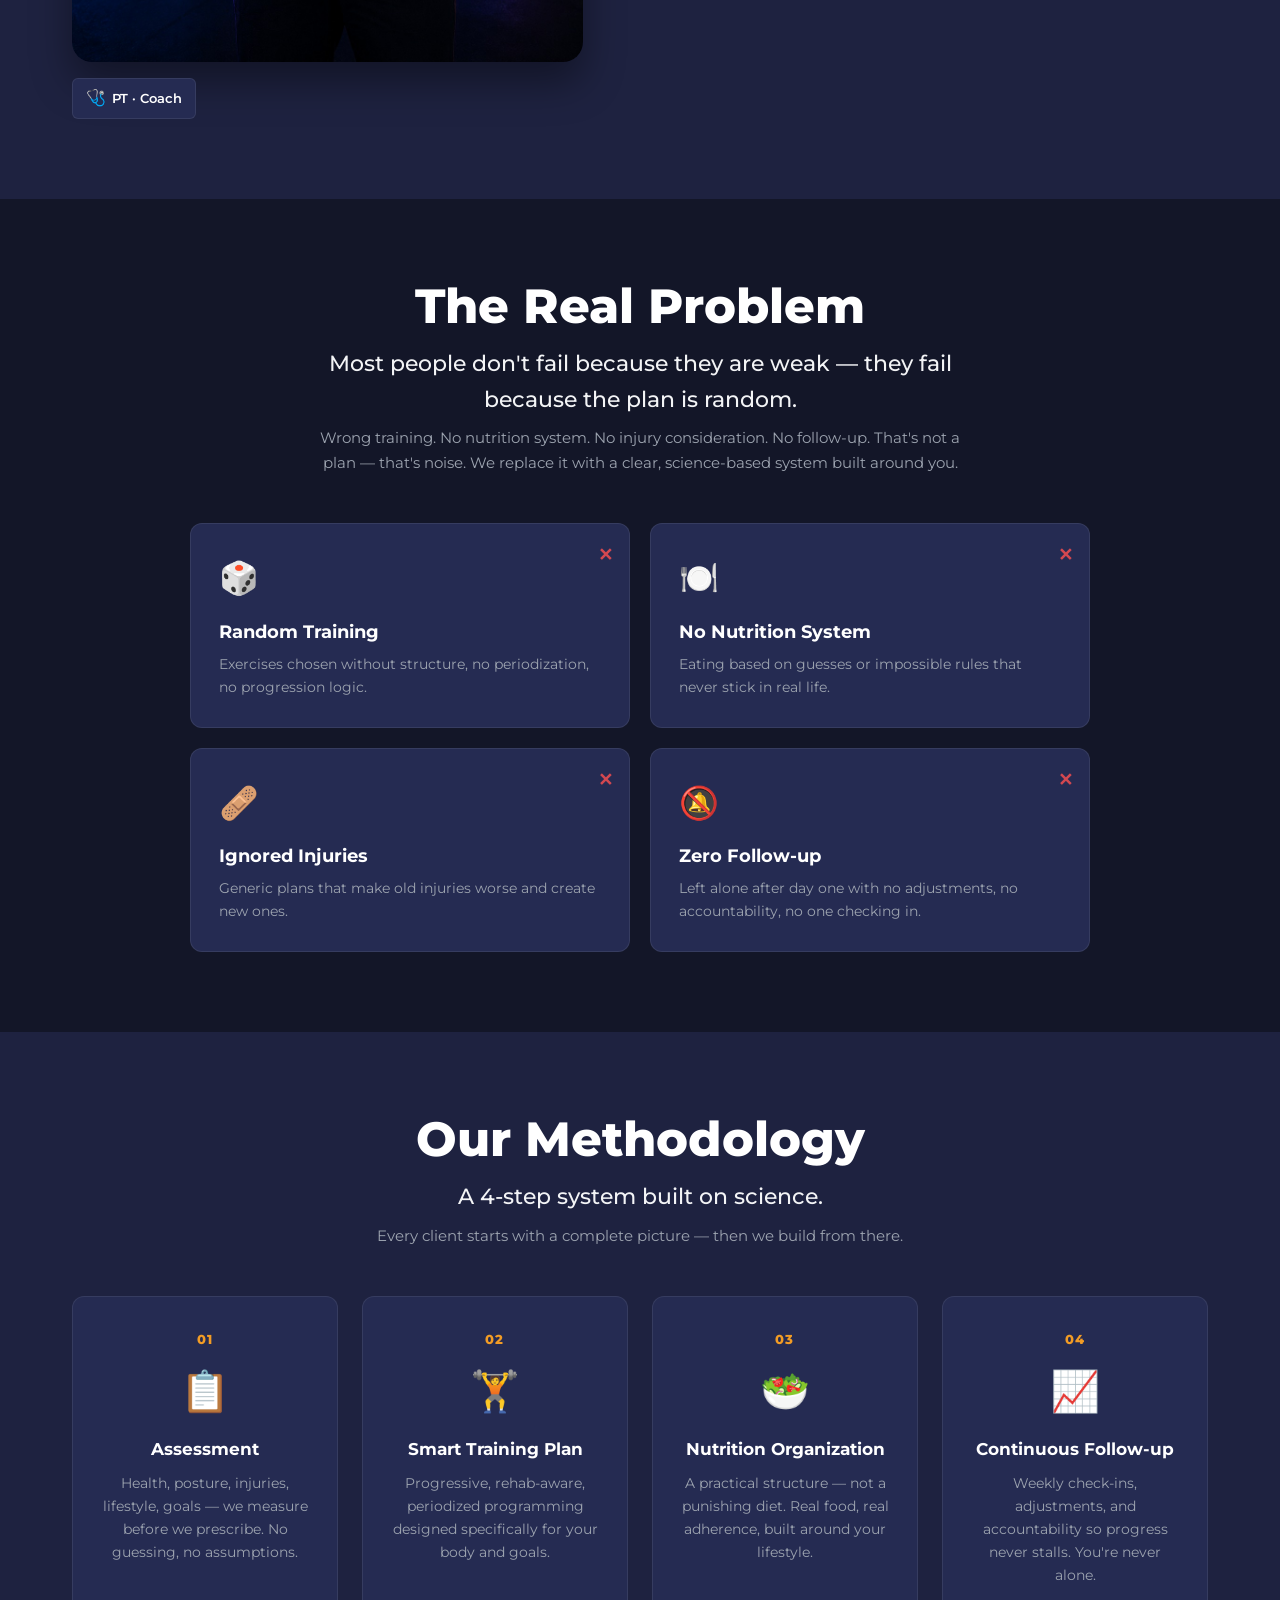
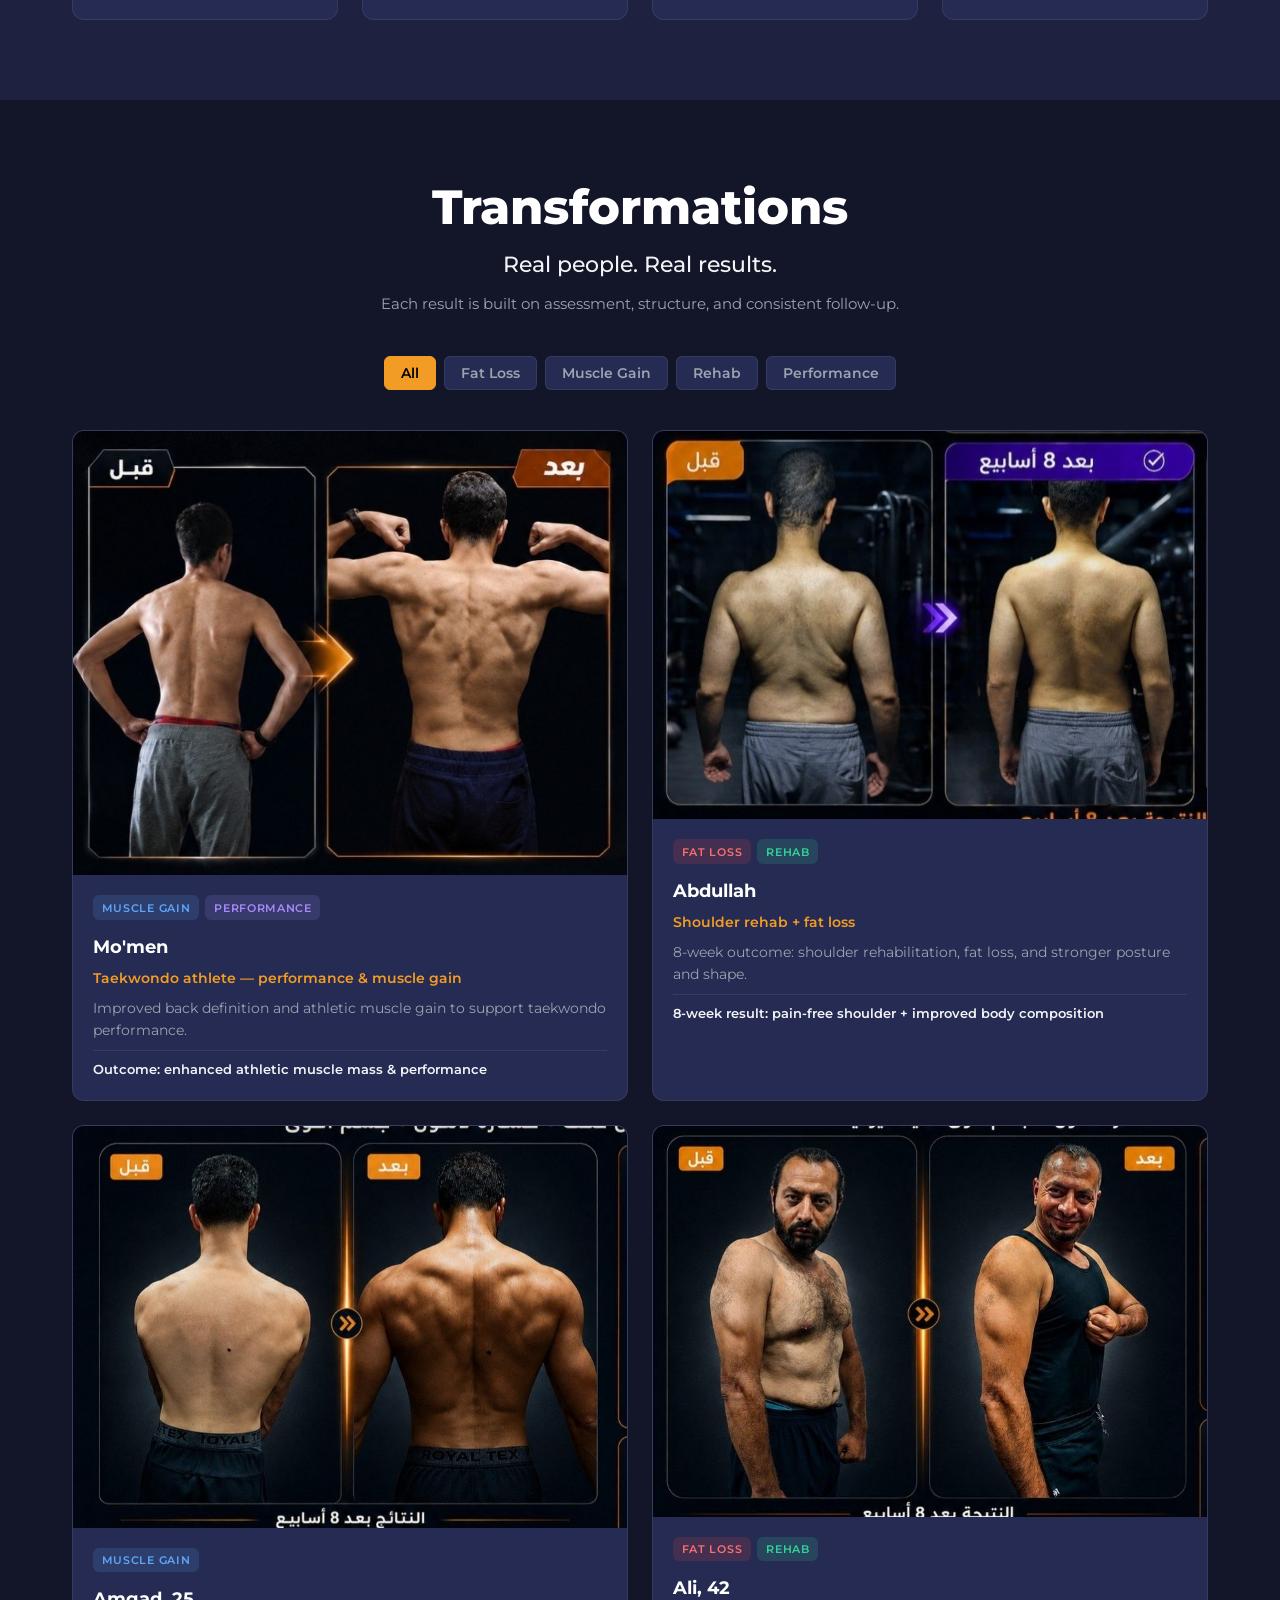
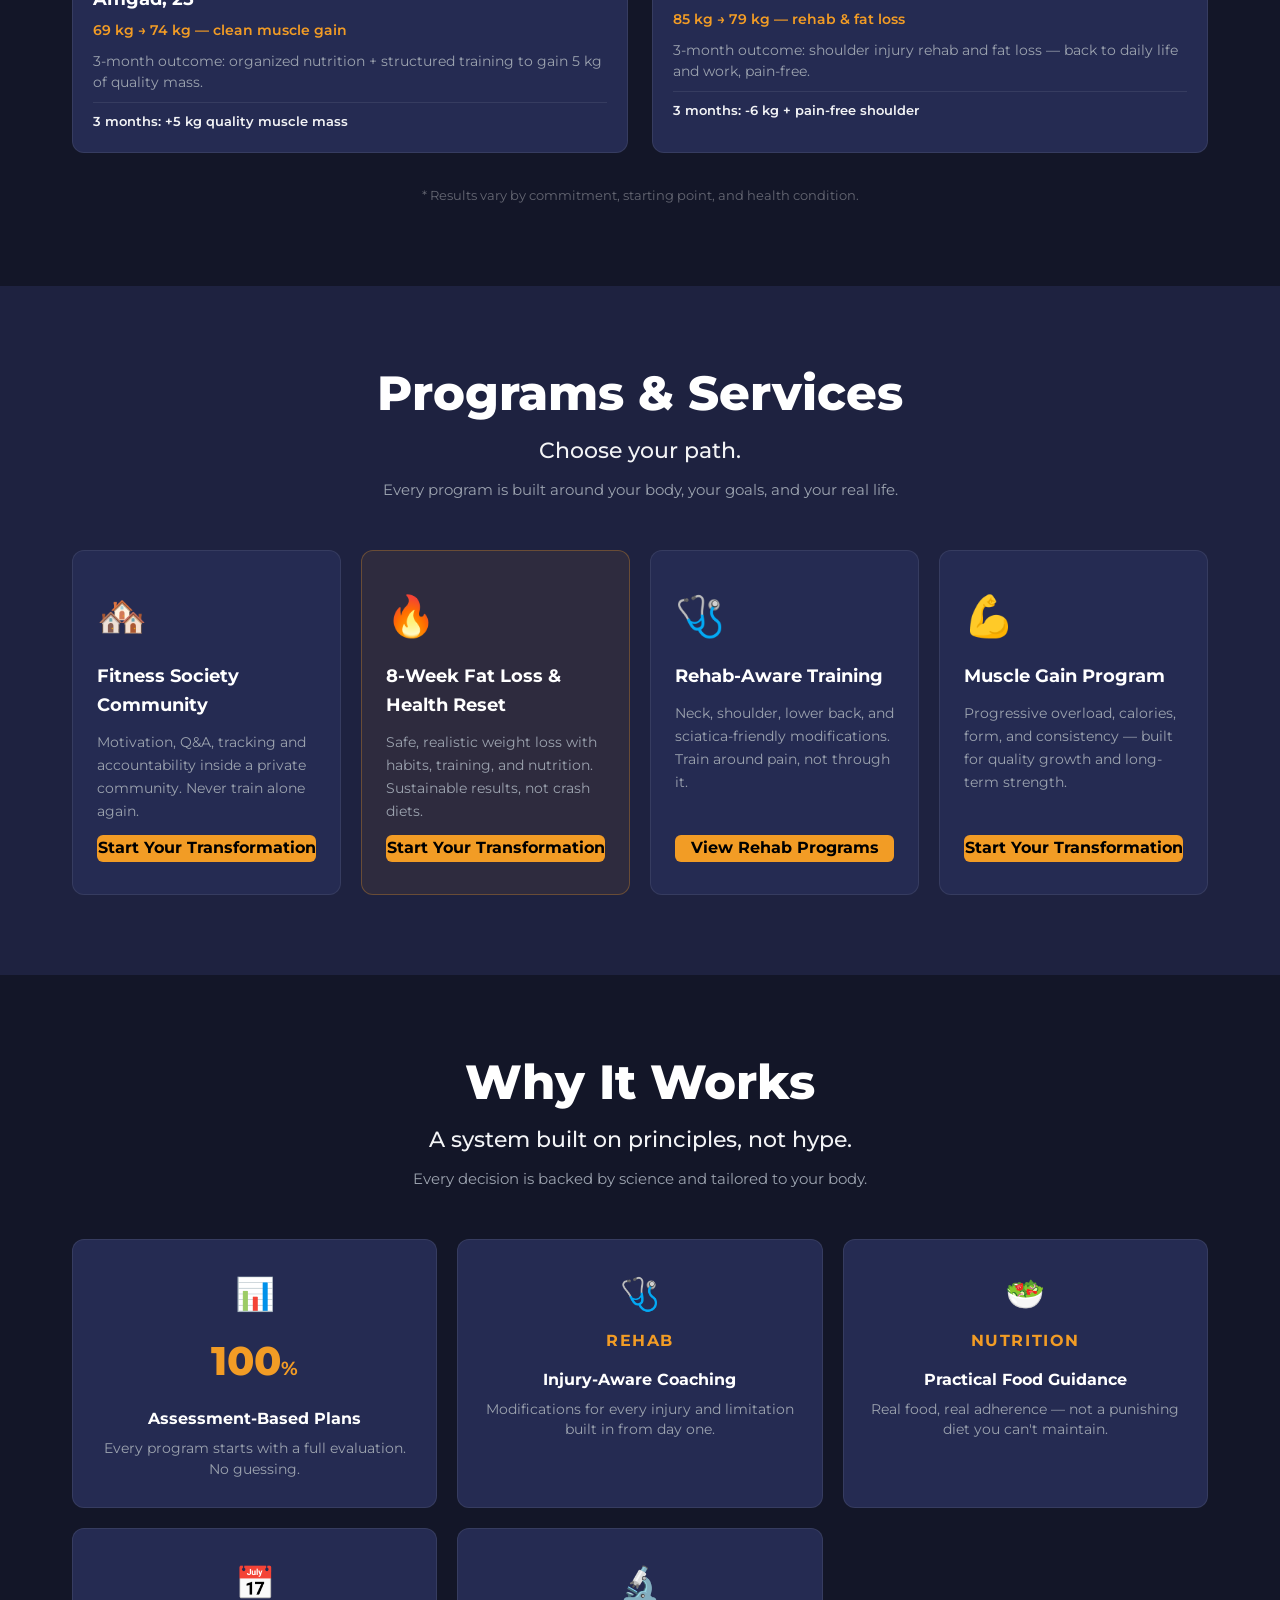
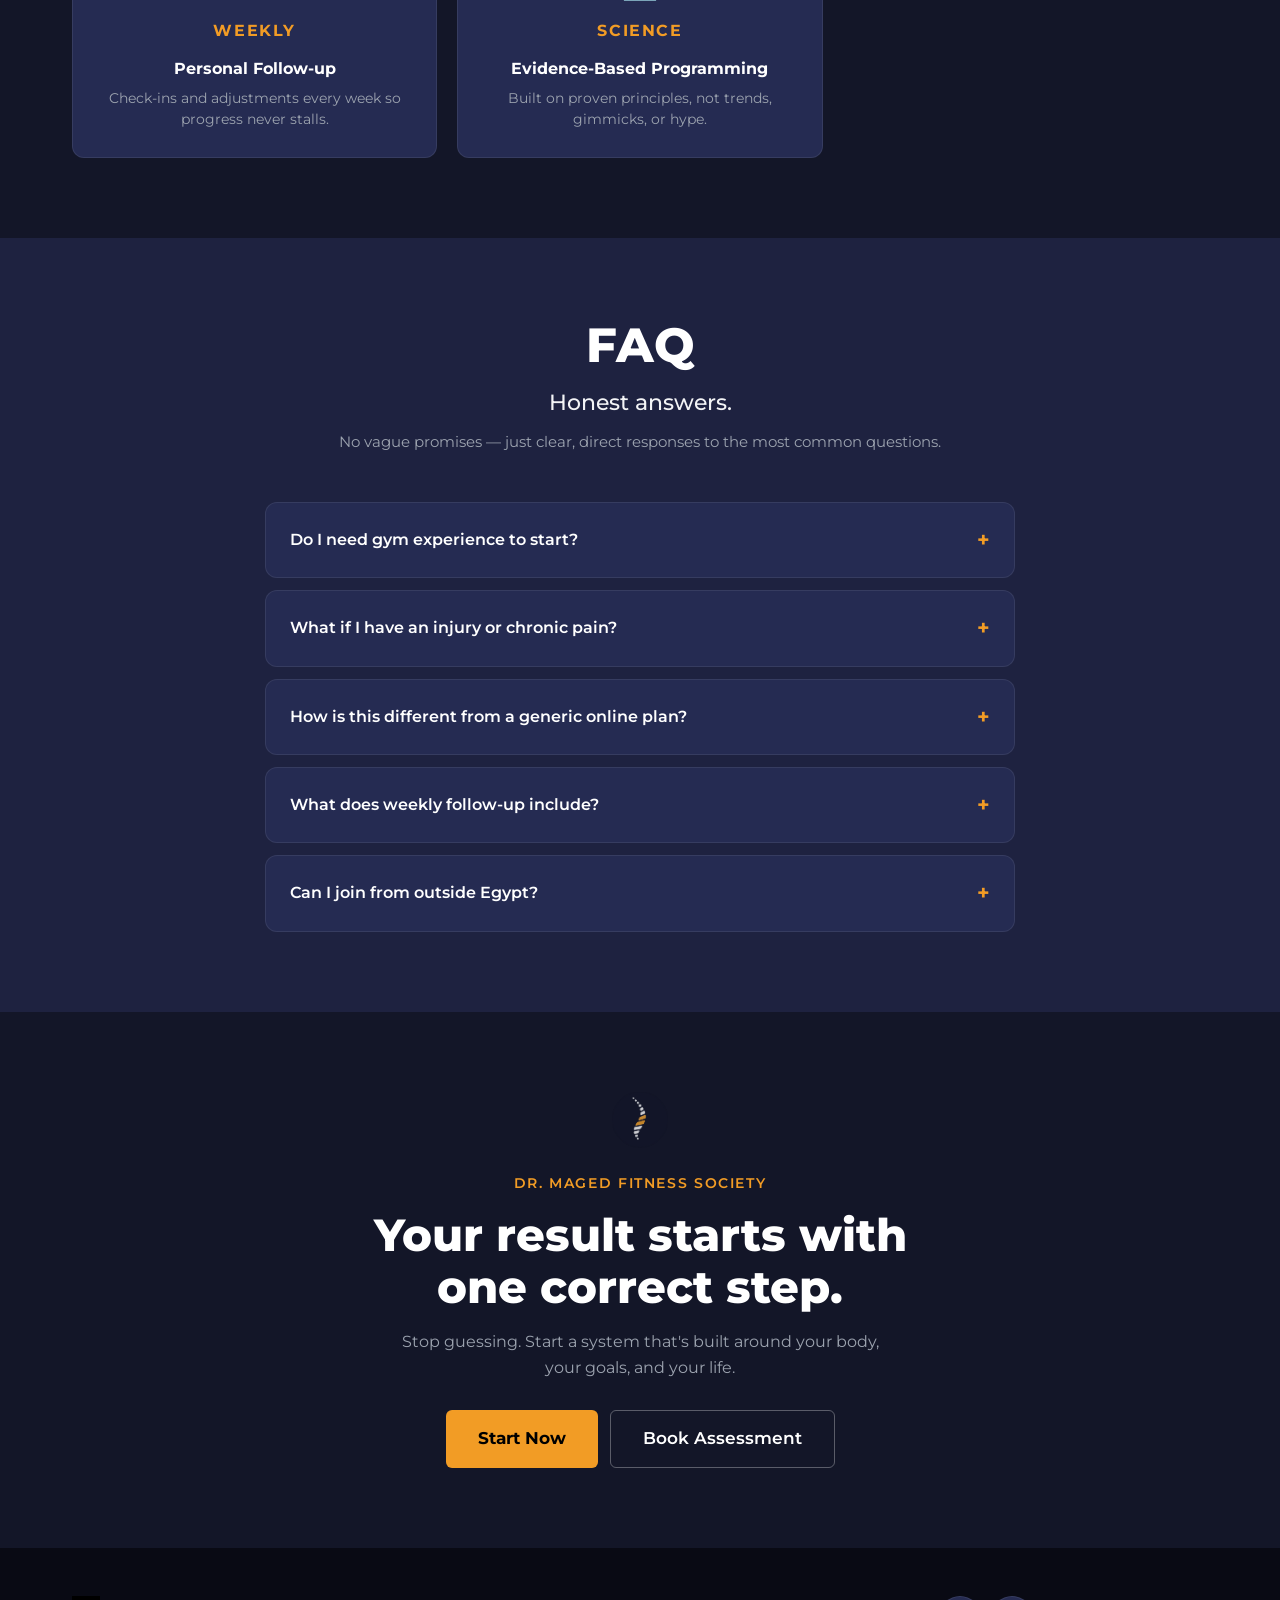
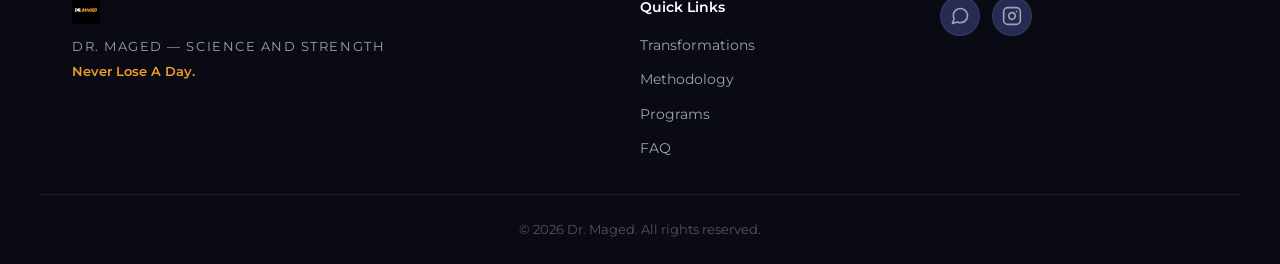
==== commit 26dc5ecd: "style: update hero section layout and replace final CTA brand logo" ====
--- a/index.html
+++ b/index.html
@@ -383,7 +383,7 @@
     <!-- ====== FINAL CTA ====== -->
     <section id="final-cta" class="final-cta section--dark">
       <div class="final-cta__inner container reveal">
-        <img src="assets/logo-icon-dark.jpeg" alt="Dr. Maged" class="final-cta__icon">
+        <img src="assets/Logo Brand (6).png" alt="Dr. Maged" class="final-cta__icon">
         <p class="final-cta__tag" data-i18n="finalTag">Dr. Maged Fitness Society</p>
         <h2 class="final-cta__title" data-i18n="finalTitle">Your result starts with<br>one correct step.</h2>
         <p class="final-cta__sub" data-i18n="finalSub">Stop guessing. Start a system that's built around your body, your goals, and your life.</p>
--- a/styles.css
+++ b/styles.css
@@ -176,7 +176,7 @@
 .hero{
   position:relative;overflow:hidden;
   background:var(--navy);
-  padding: 120px 0 60px;
+  padding: 120px 0 0;
   min-height:100vh;display:flex;align-items:center;
 }
 .hero__bg-glow{
@@ -192,9 +192,9 @@
   display:flex;flex-direction:column;gap:2.5rem;
 }
 @media(min-width:1024px){
-  .hero__inner{flex-direction:row;align-items:center;gap:2rem}
-  .hero__content{flex:0 0 50%}
-  .hero__image{flex:1;display:flex;align-items:center;justify-content:center}
+  .hero__inner{flex-direction:row;align-items:stretch;gap:2rem}
+  .hero__content{flex:0 0 50%;display:flex;flex-direction:column;justify-content:center;padding-bottom:60px}
+  .hero__image{flex:1;display:flex;align-items:flex-end;justify-content:center}
 }
 
 .hero__tag{
@@ -223,12 +223,13 @@
   text-transform:uppercase;color:var(--orange);
 }
 
-.hero__image{position:relative;display:flex;justify-content:center;align-items:center}
+.hero__image{position:relative;display:flex;justify-content:center;align-items:flex-end}
 
 .hero__photo{
   width:100%;max-width:none;
   filter:drop-shadow(0 20px 40px rgba(0,0,0,.6));
   position:relative;z-index:1;
+  object-fit:contain;
 }
 
 .hero__image-accent{
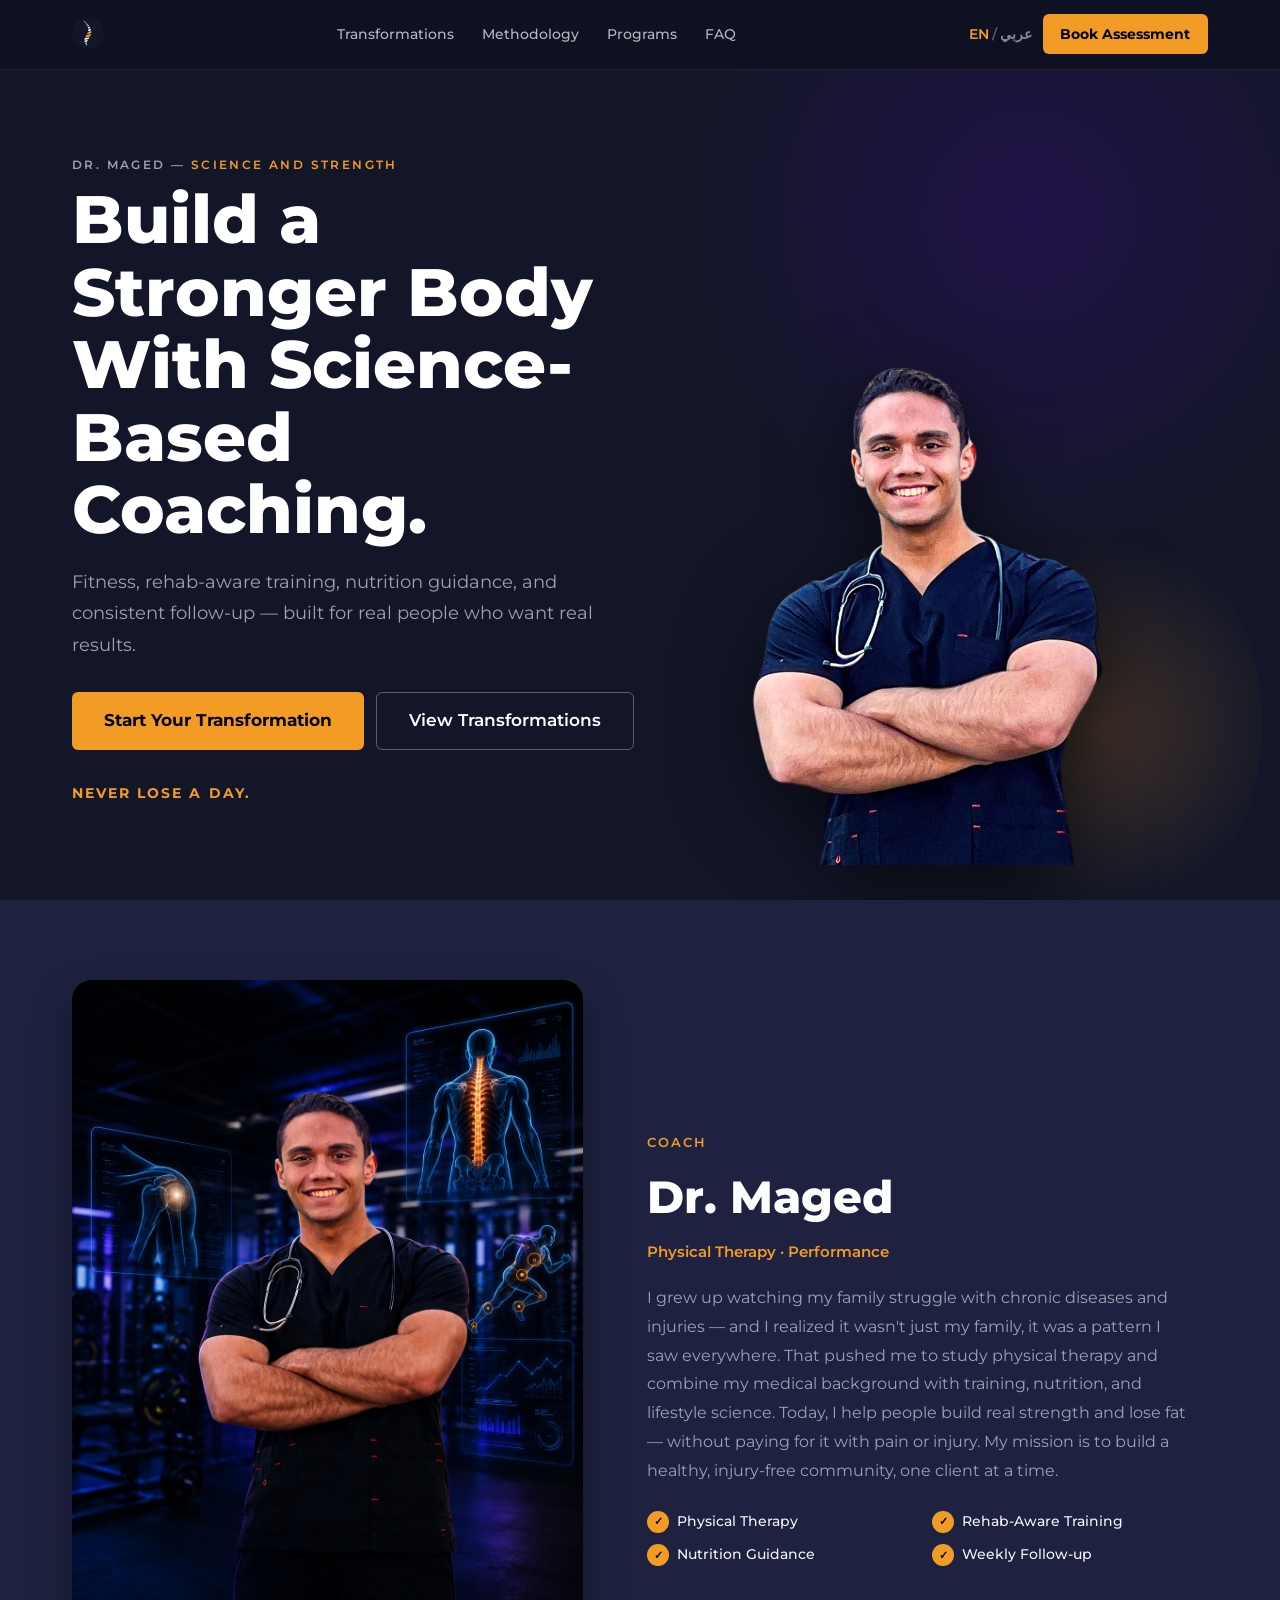
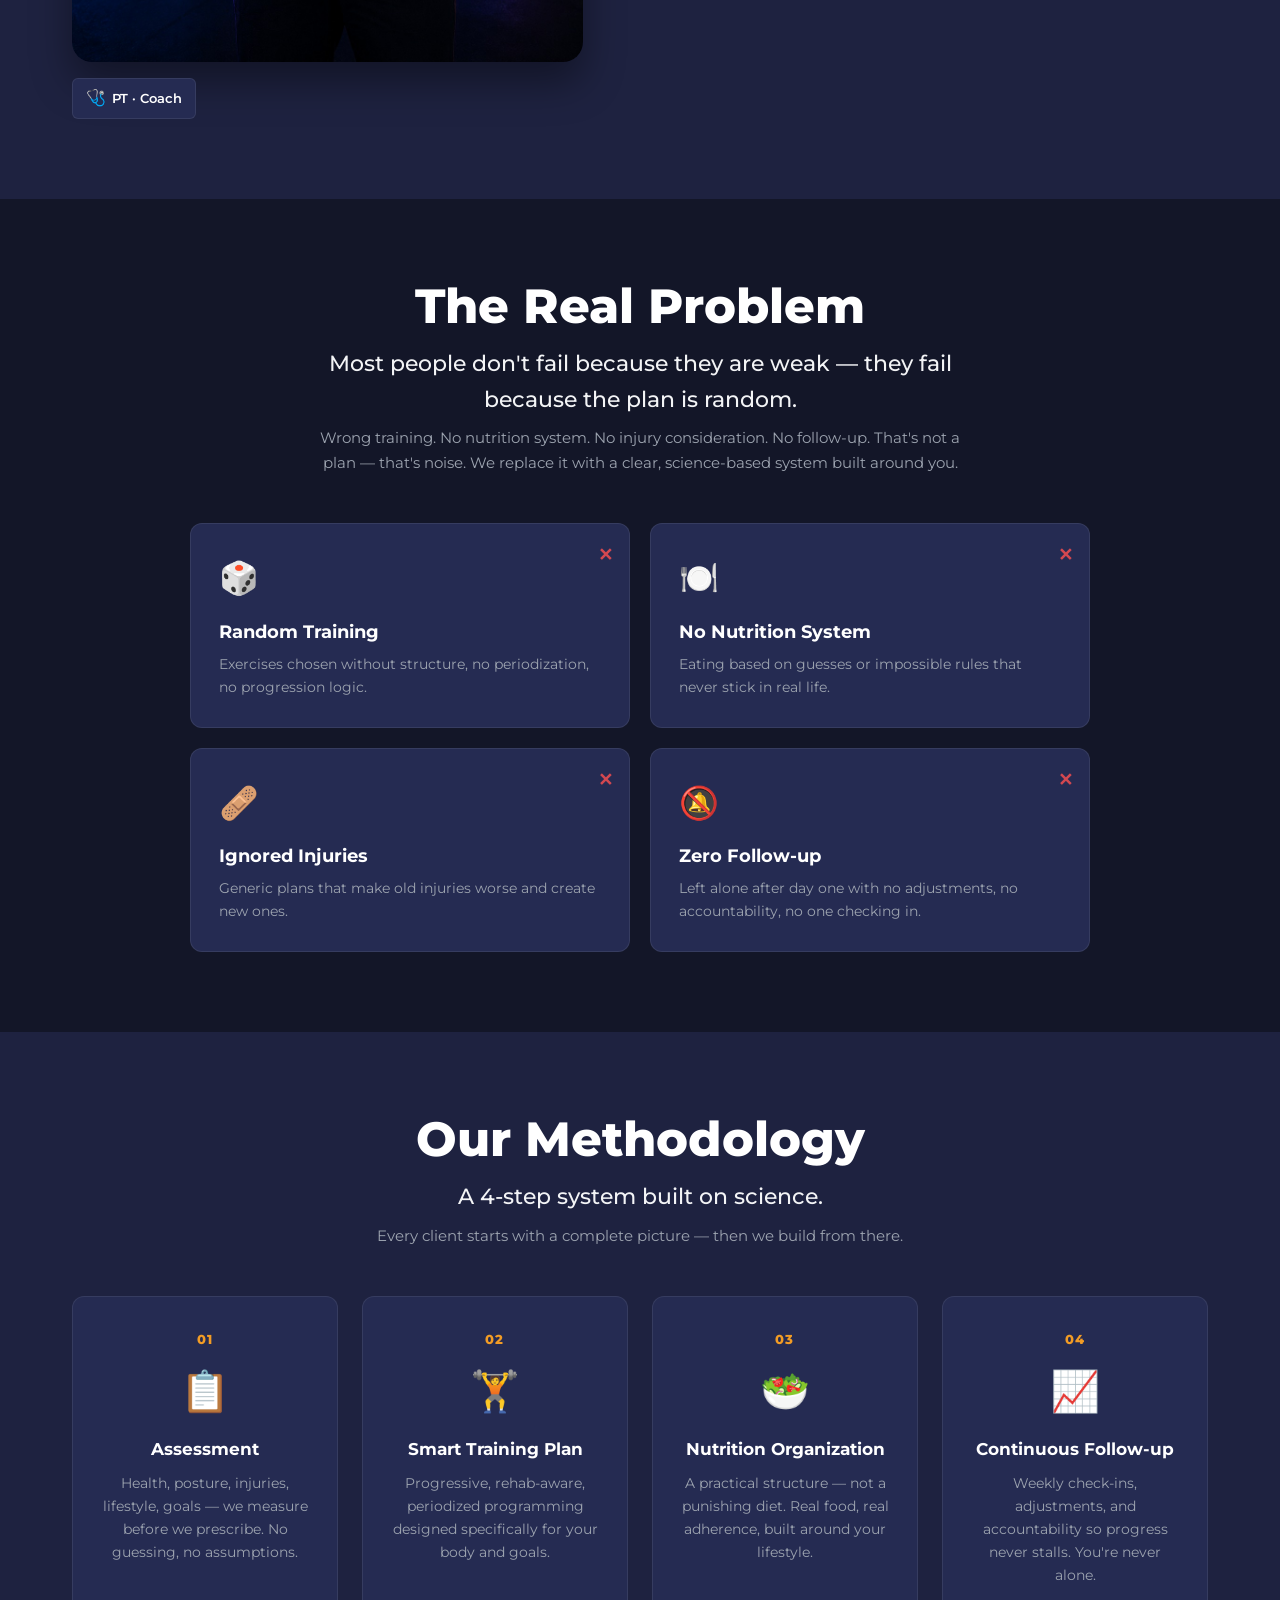
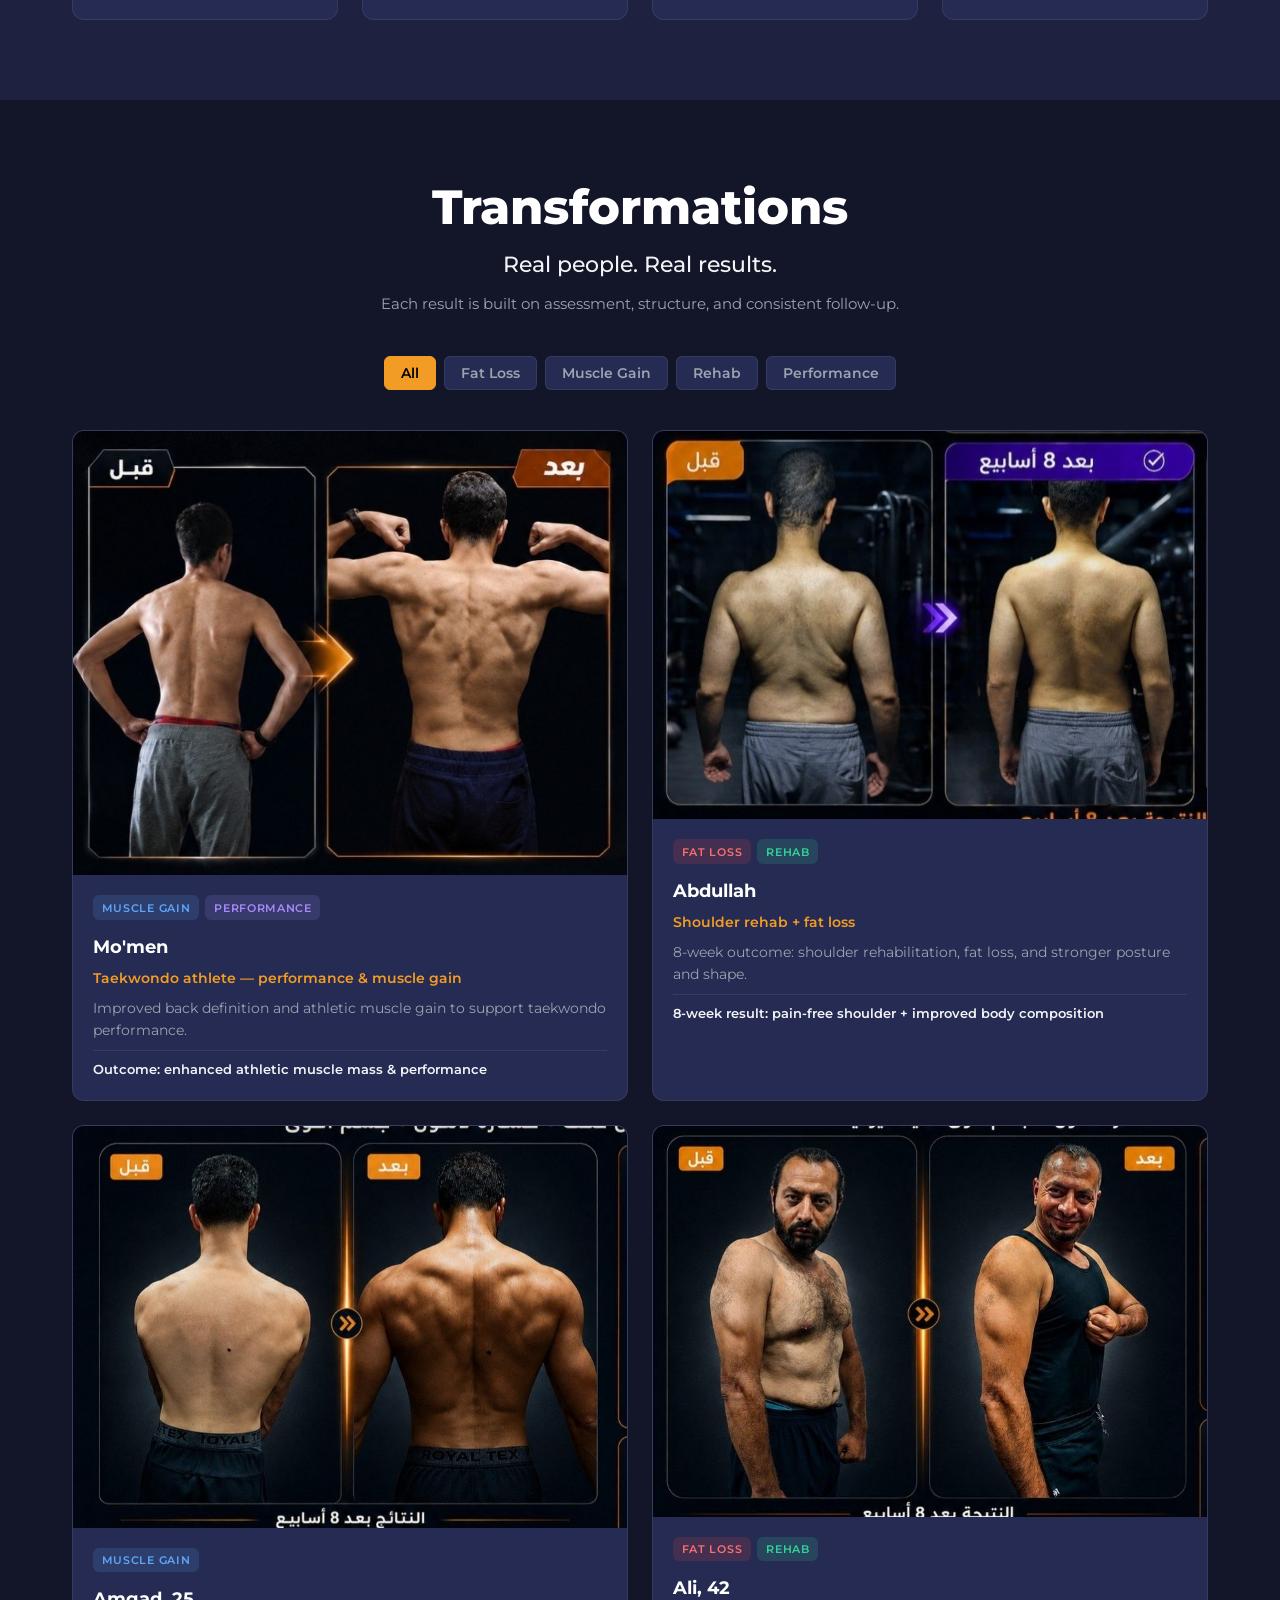
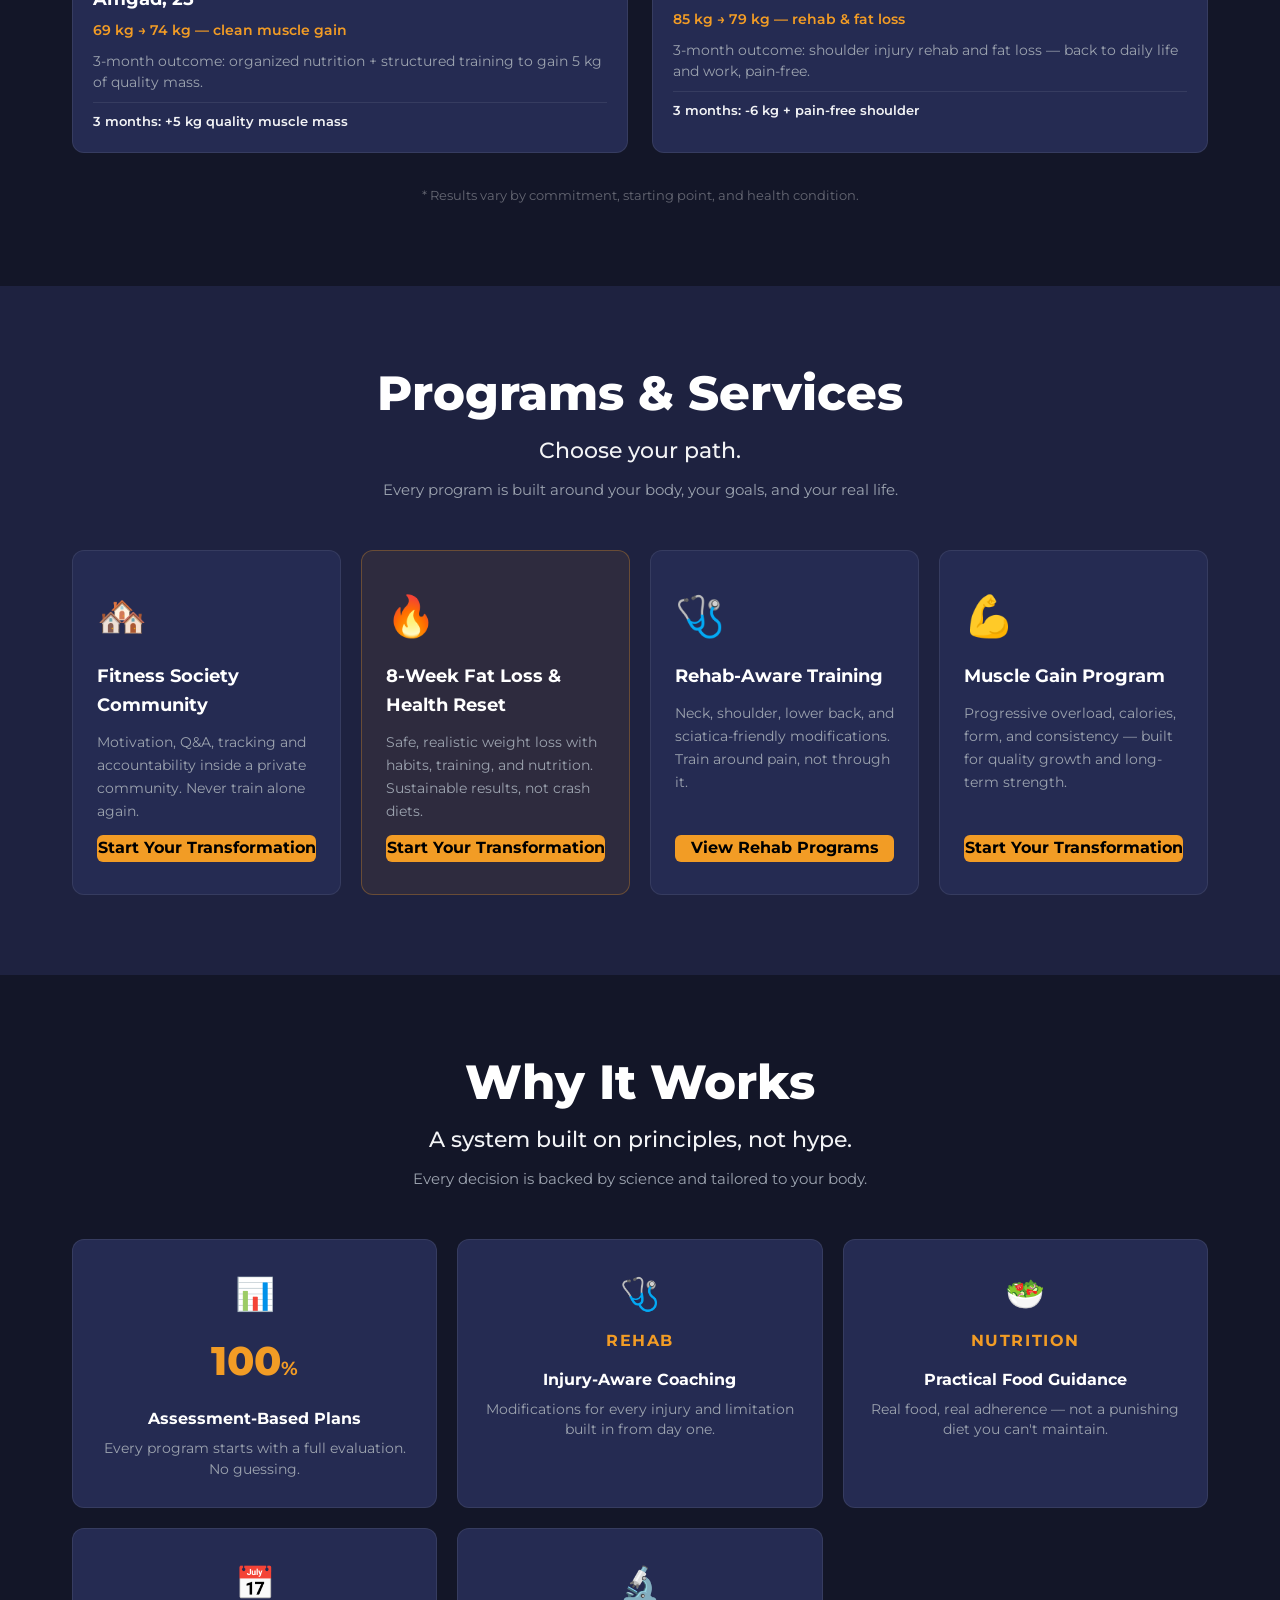
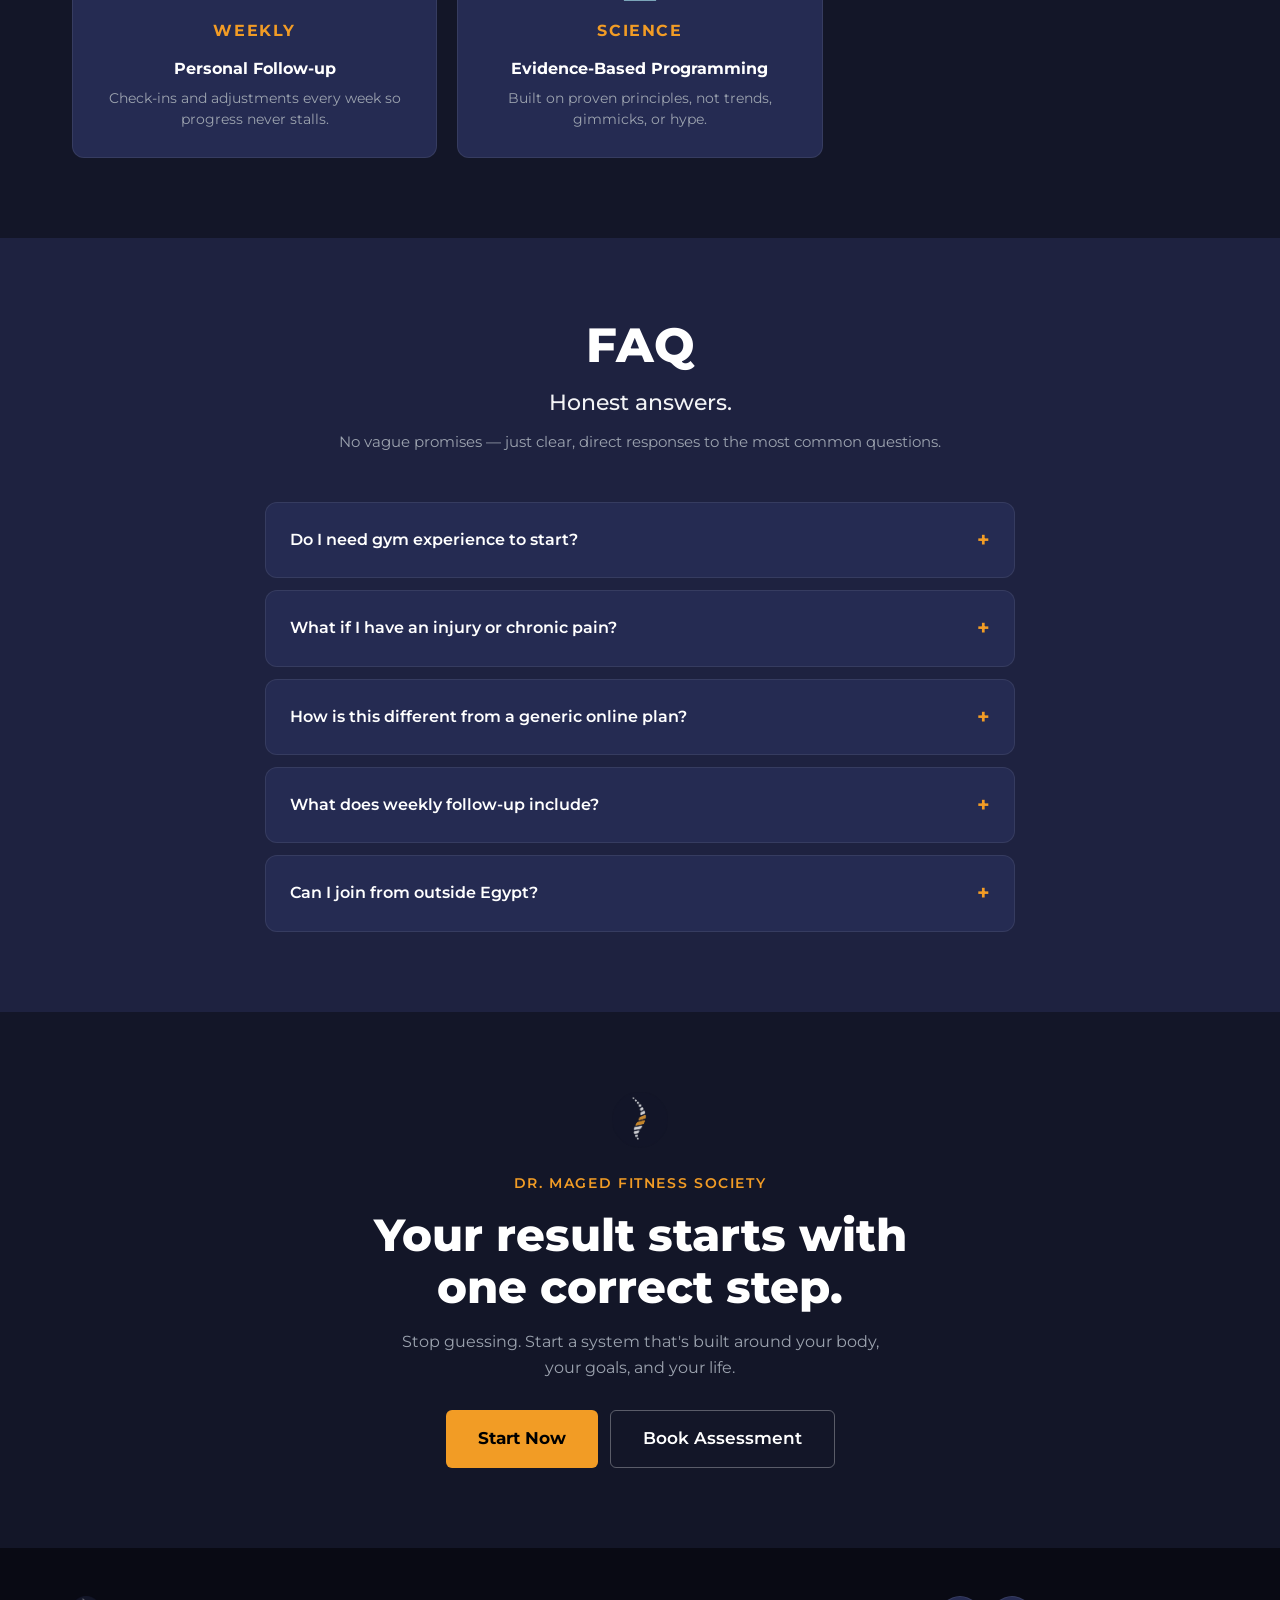
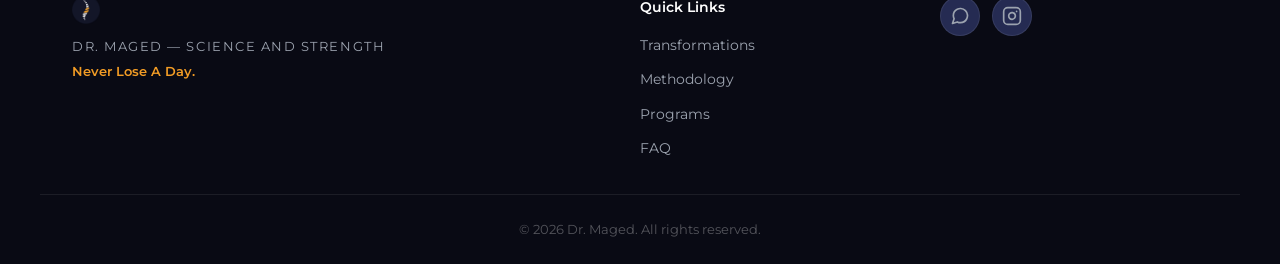
==== commit 7e8779b1: "chore: update footer brand logo image source" ====
--- a/index.html
+++ b/index.html
@@ -400,7 +400,7 @@
   <footer id="footer" class="footer">
     <div class="footer__inner container">
       <div class="footer__brand">
-        <img src="assets/logo-wordmark-dark.jpeg" alt="Dr. Maged" class="footer__logo">
+        <img src="assets/Logo Brand (6).png" alt="Dr. Maged" class="footer__logo">
         <p class="footer__tagline">DR. MAGED — <span data-i18n="heroTagline">Science and Strength</span></p>
         <p class="footer__motto" data-i18n="heroMotto">Never Lose A Day.</p>
       </div>
